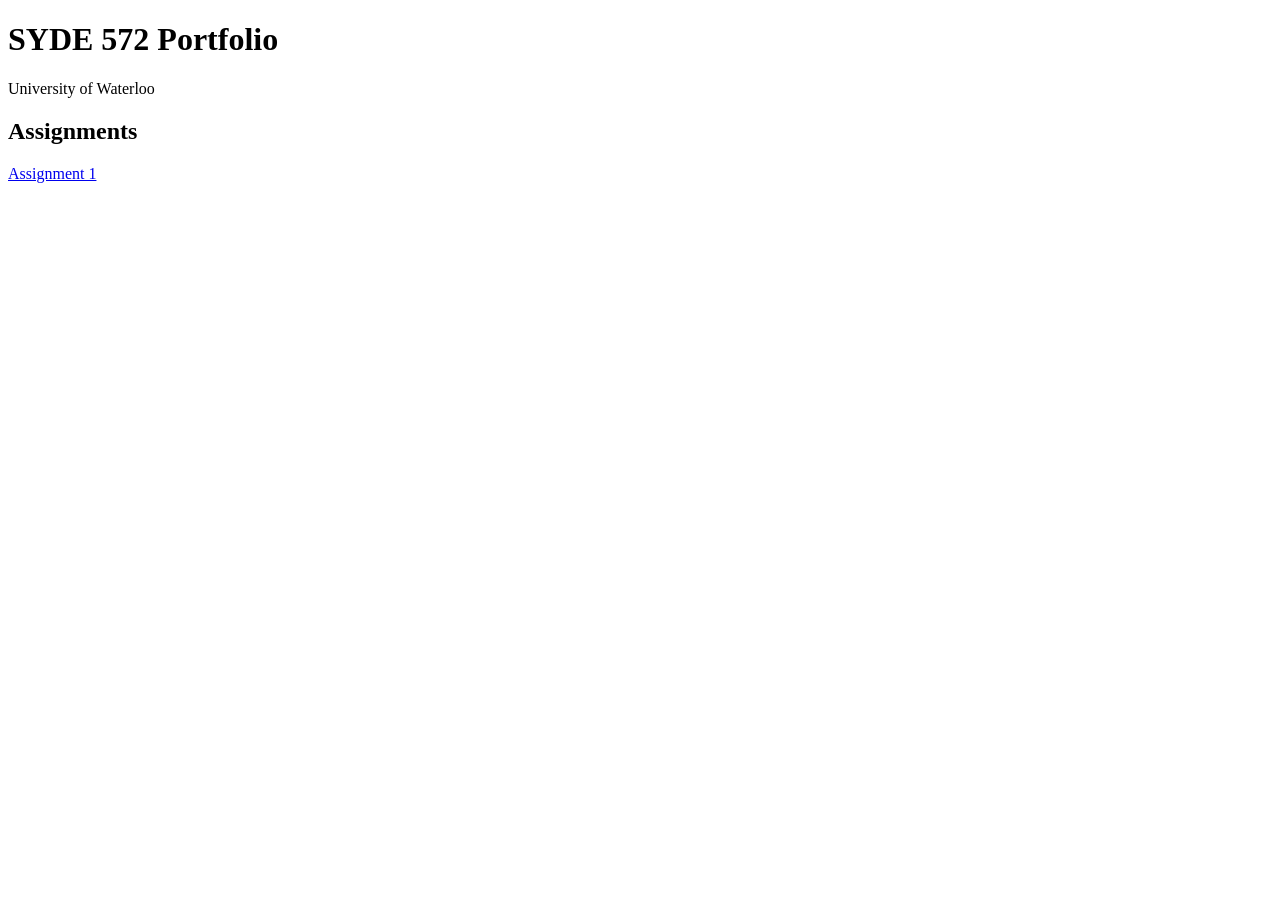
==== index.html @ 0372e279 "1/index.html" ====
<!DOCTYPE html>
<html>
<head>
    <title>SYDE 572 Portfolio</title>
</head>

<body>

    <h1>SYDE 572 Portfolio</h1>

    <p>University of Waterloo</p>

    <h2>Assignments</h2>

    <a href="./1/index.html">Assignment 1</a>

</body>
</html>
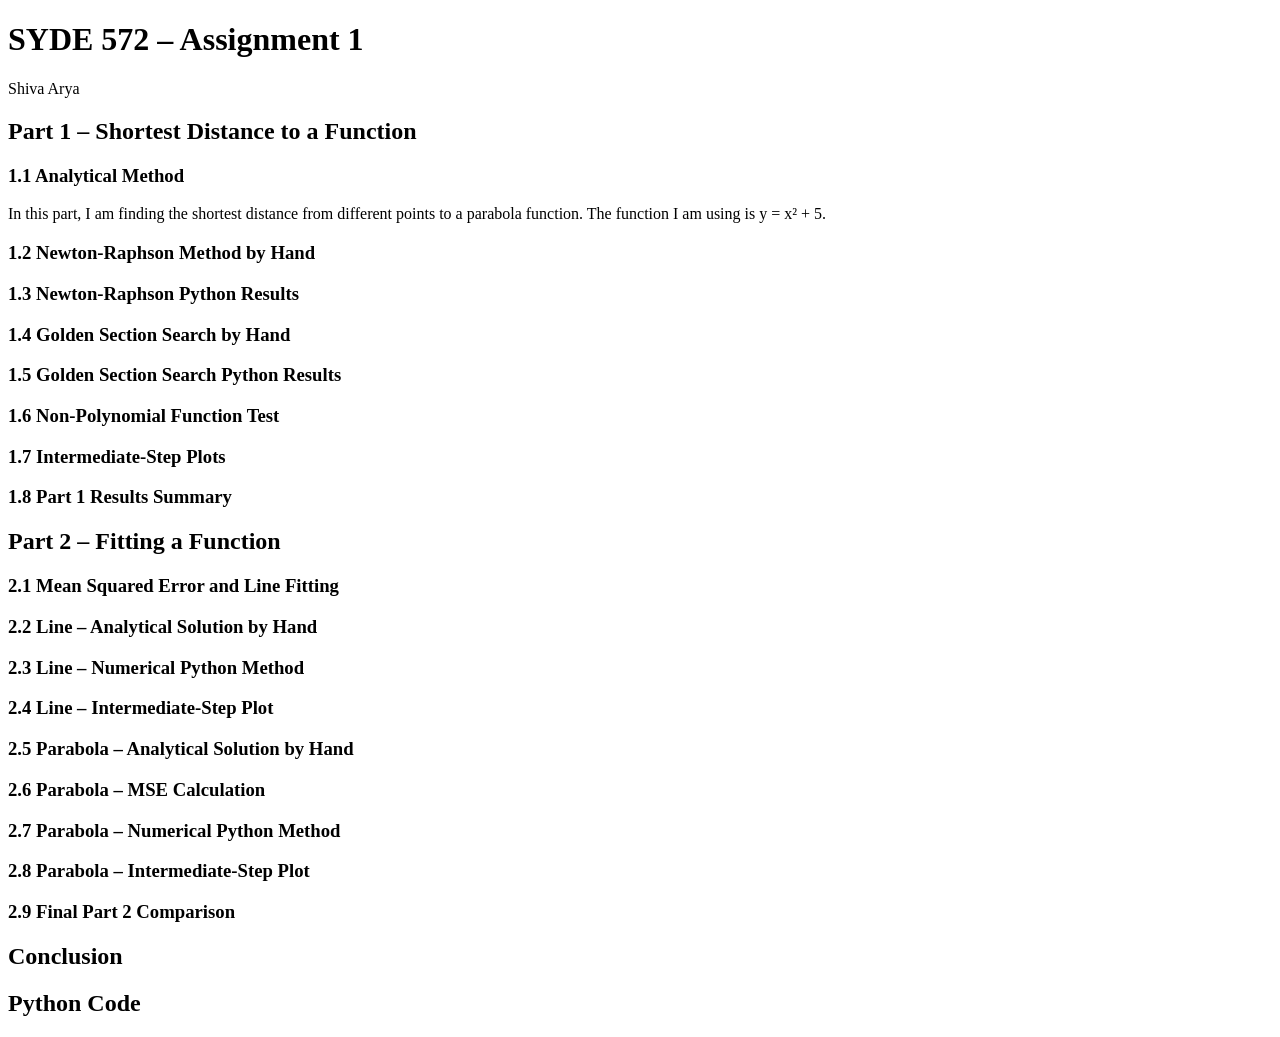
==== commit 6f28fe57: "Assignment 1" ====
--- a/index.html
+++ b/index.html
@@ -1,18 +1,60 @@
 <!DOCTYPE html>
 <html>
 <head>
-    <title>SYDE 572 Portfolio</title>
+    <title>SYDE 572 – Assignment 1</title>
 </head>
 
 <body>
 
-    <h1>SYDE 572 Portfolio</h1>
+    <h1>SYDE 572 – Assignment 1</h1>
+    <p>Shiva Arya</p>
 
-    <p>University of Waterloo</p>
+    <h2>Part 1 – Shortest Distance to a Function</h2>
 
-    <h2>Assignments</h2>
+    <h3>1.1 Analytical Method</h3>
+    <p>
+        In this part, I am finding the shortest distance from different points
+        to a parabola function. The function I am using is y = x² + 5.
+    </p>
 
-    <a href="./1/index.html">Assignment 1</a>
+    <h3>1.2 Newton-Raphson Method by Hand</h3>
+
+    <h3>1.3 Newton-Raphson Python Results</h3>
+
+    <h3>1.4 Golden Section Search by Hand</h3>
+
+    <h3>1.5 Golden Section Search Python Results</h3>
+
+    <h3>1.6 Non-Polynomial Function Test</h3>
+
+    <h3>1.7 Intermediate-Step Plots</h3>
+
+    <h3>1.8 Part 1 Results Summary</h3>
+
+
+    <h2>Part 2 – Fitting a Function</h2>
+
+    <h3>2.1 Mean Squared Error and Line Fitting</h3>
+
+    <h3>2.2 Line – Analytical Solution by Hand</h3>
+
+    <h3>2.3 Line – Numerical Python Method</h3>
+
+    <h3>2.4 Line – Intermediate-Step Plot</h3>
+
+    <h3>2.5 Parabola – Analytical Solution by Hand</h3>
+
+    <h3>2.6 Parabola – MSE Calculation</h3>
+
+    <h3>2.7 Parabola – Numerical Python Method</h3>
+
+    <h3>2.8 Parabola – Intermediate-Step Plot</h3>
+
+    <h3>2.9 Final Part 2 Comparison</h3>
+
+    <h2>Conclusion</h2>
+
+    <h2>Python Code</h2>
 
 </body>
 </html>
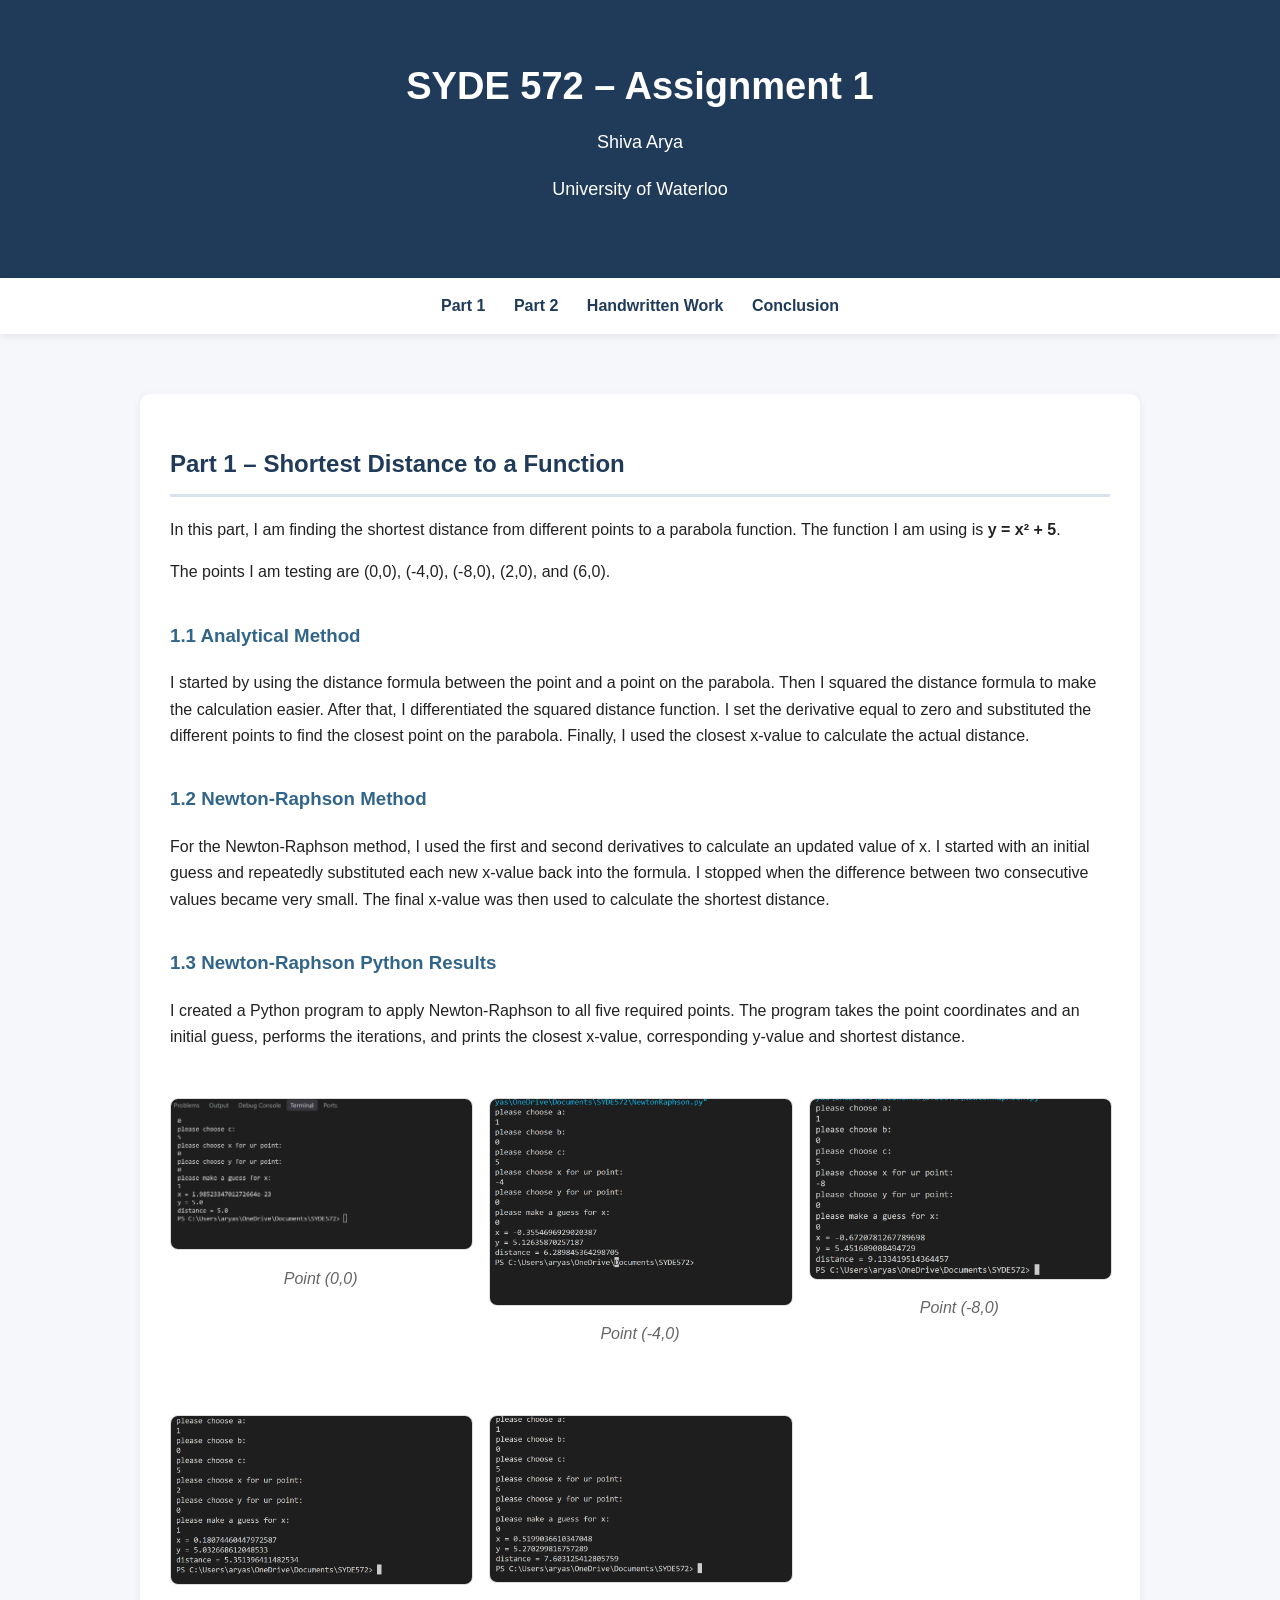
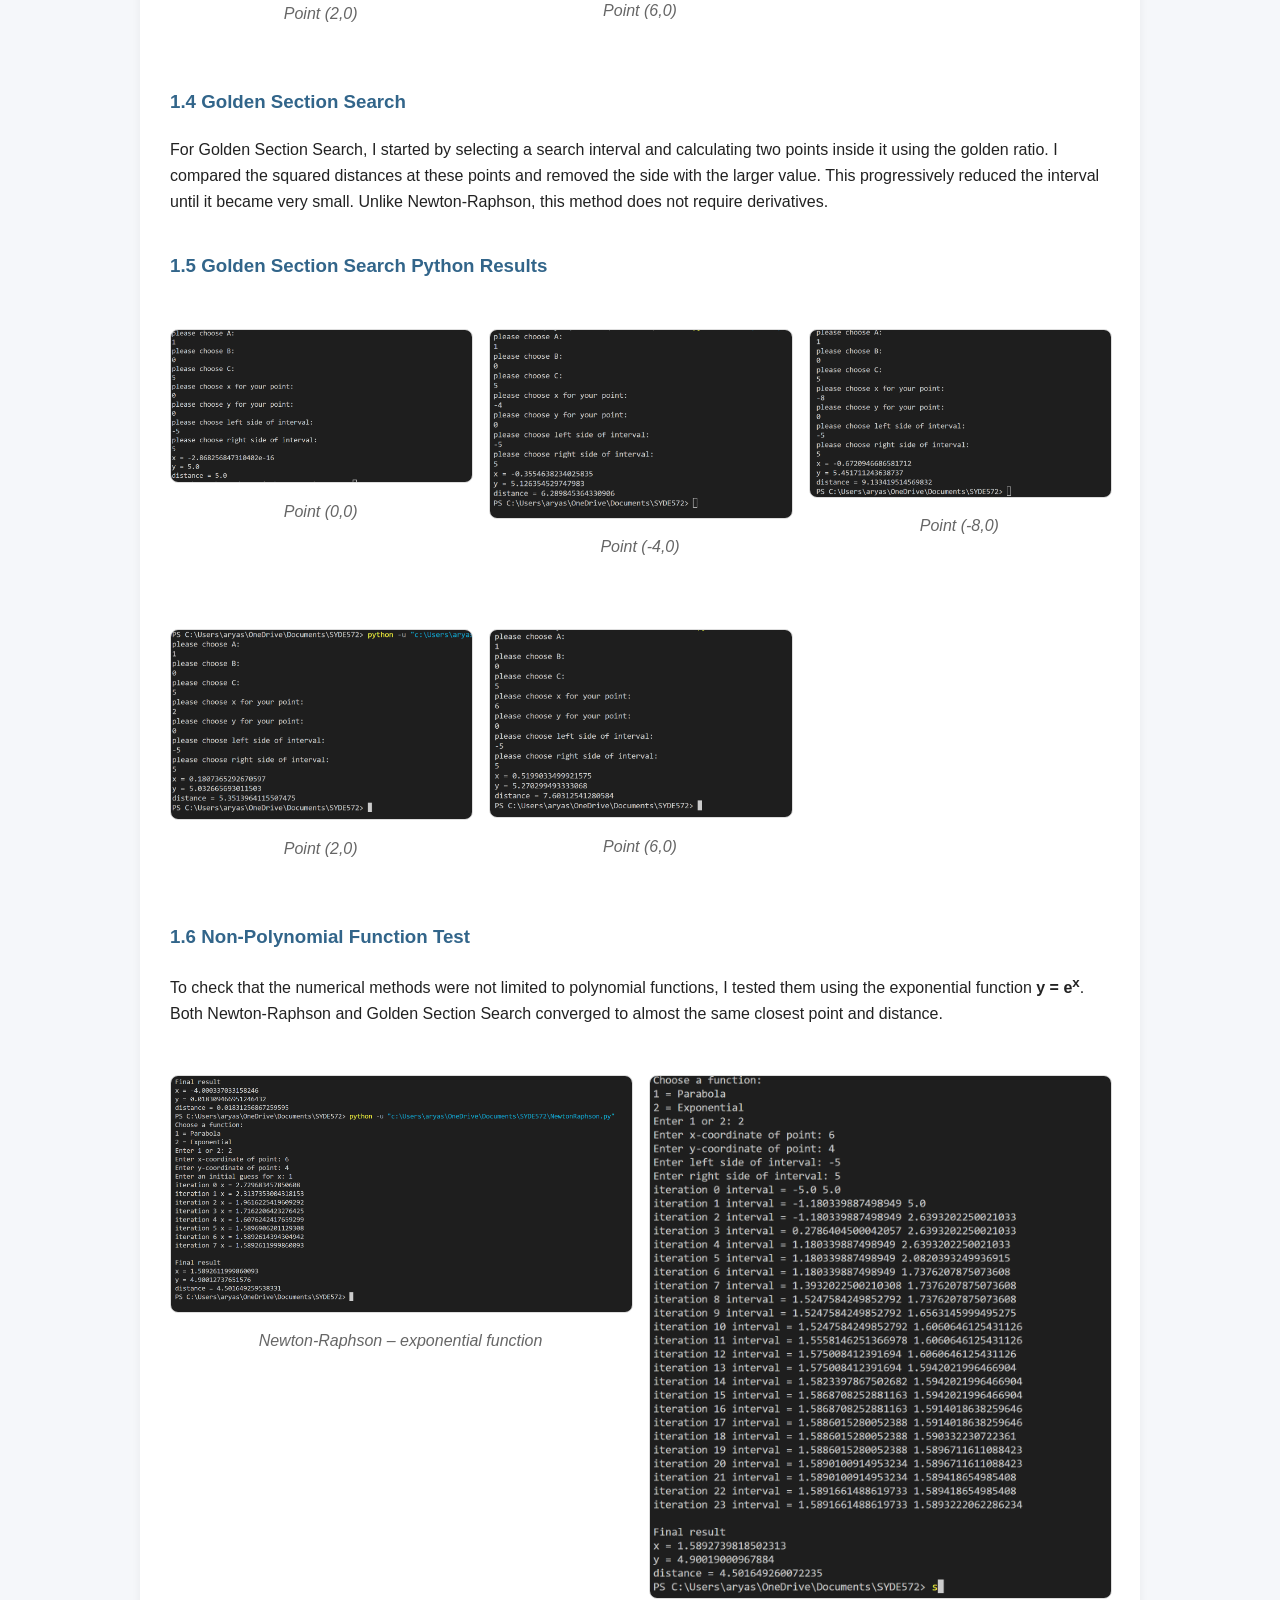
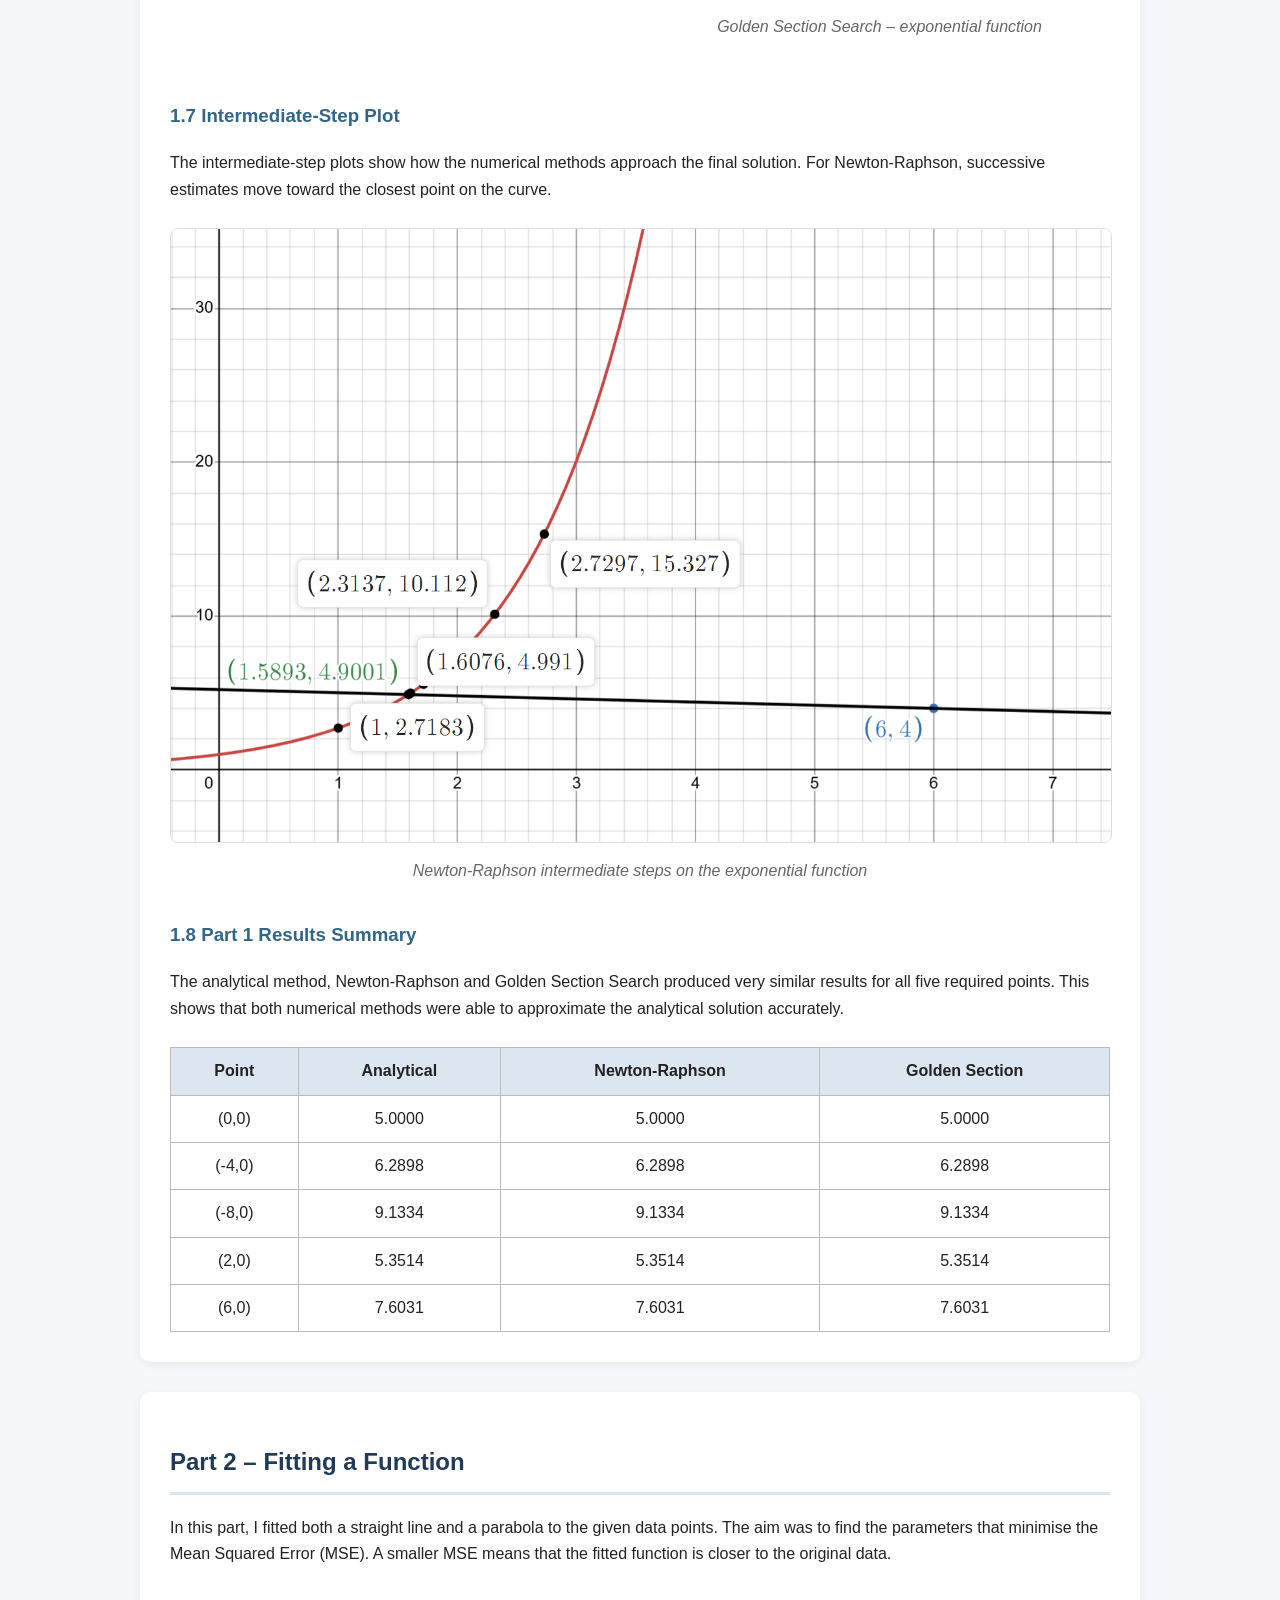
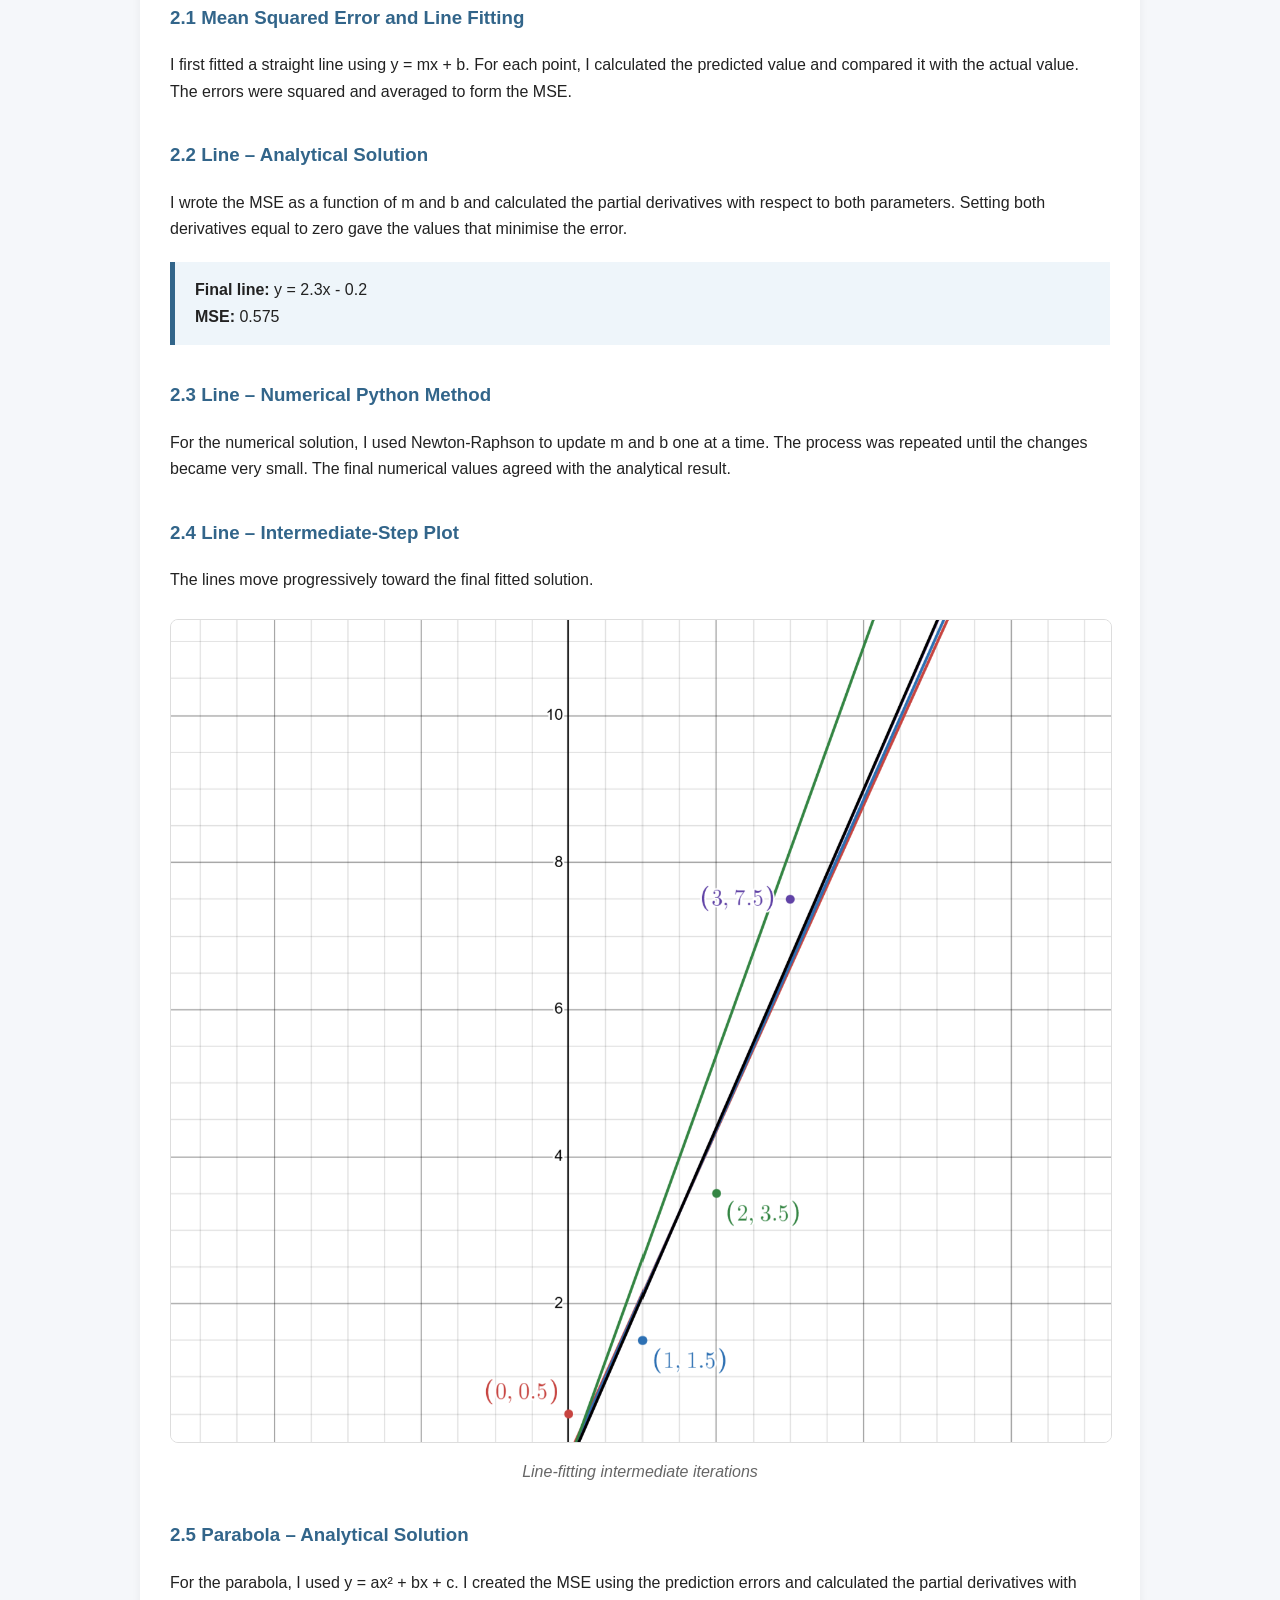
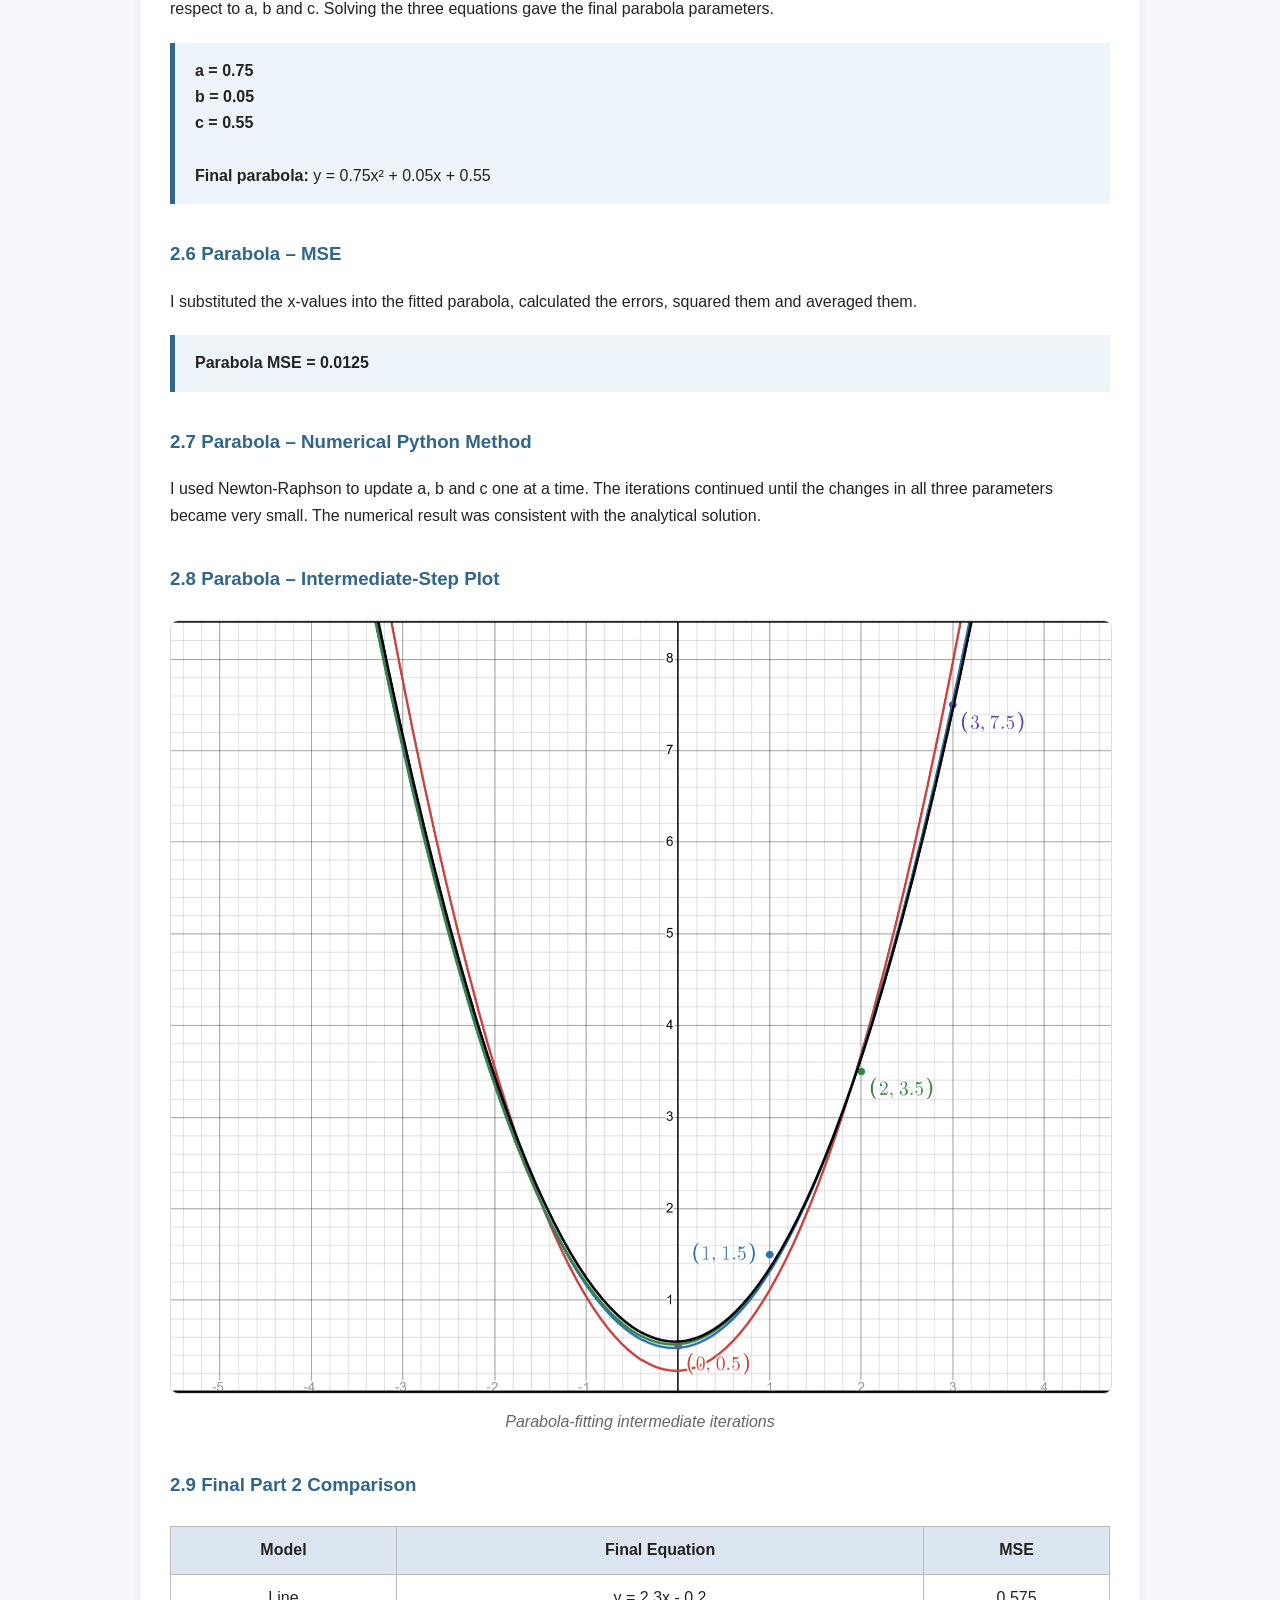
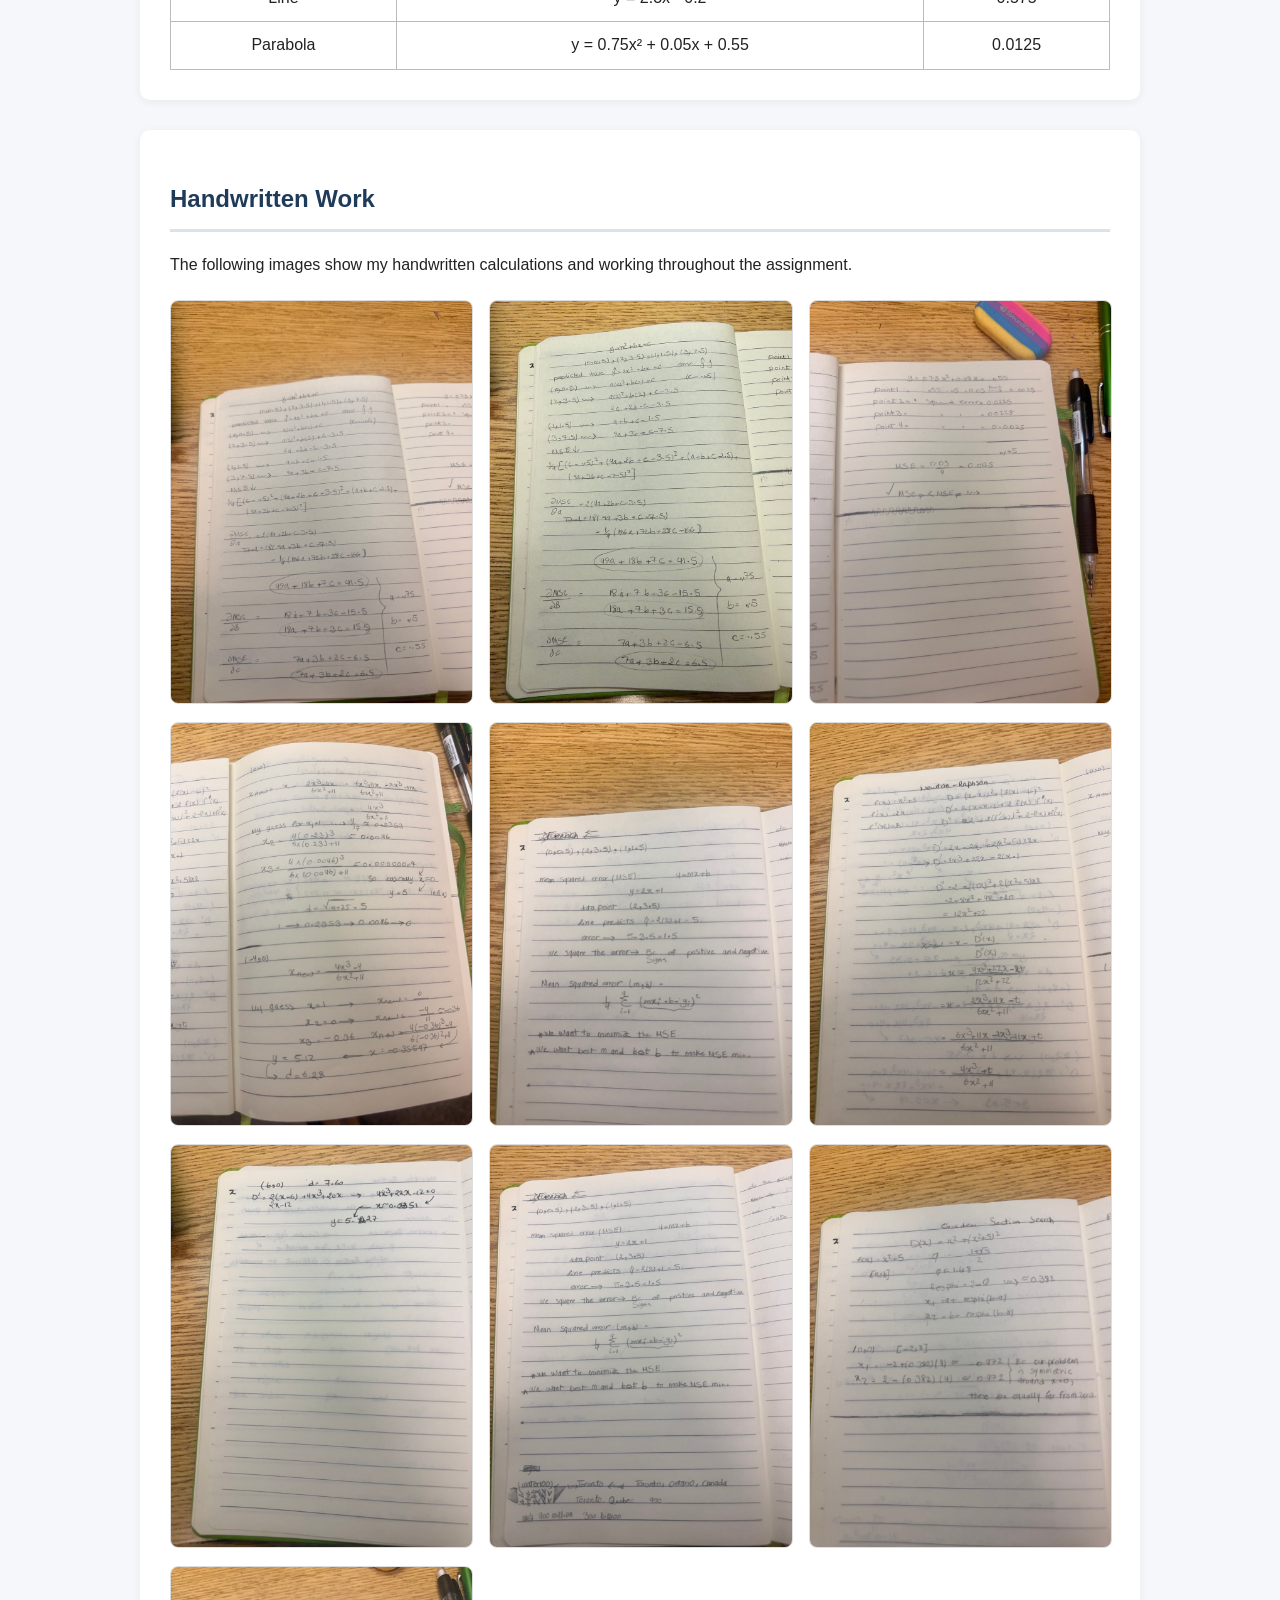
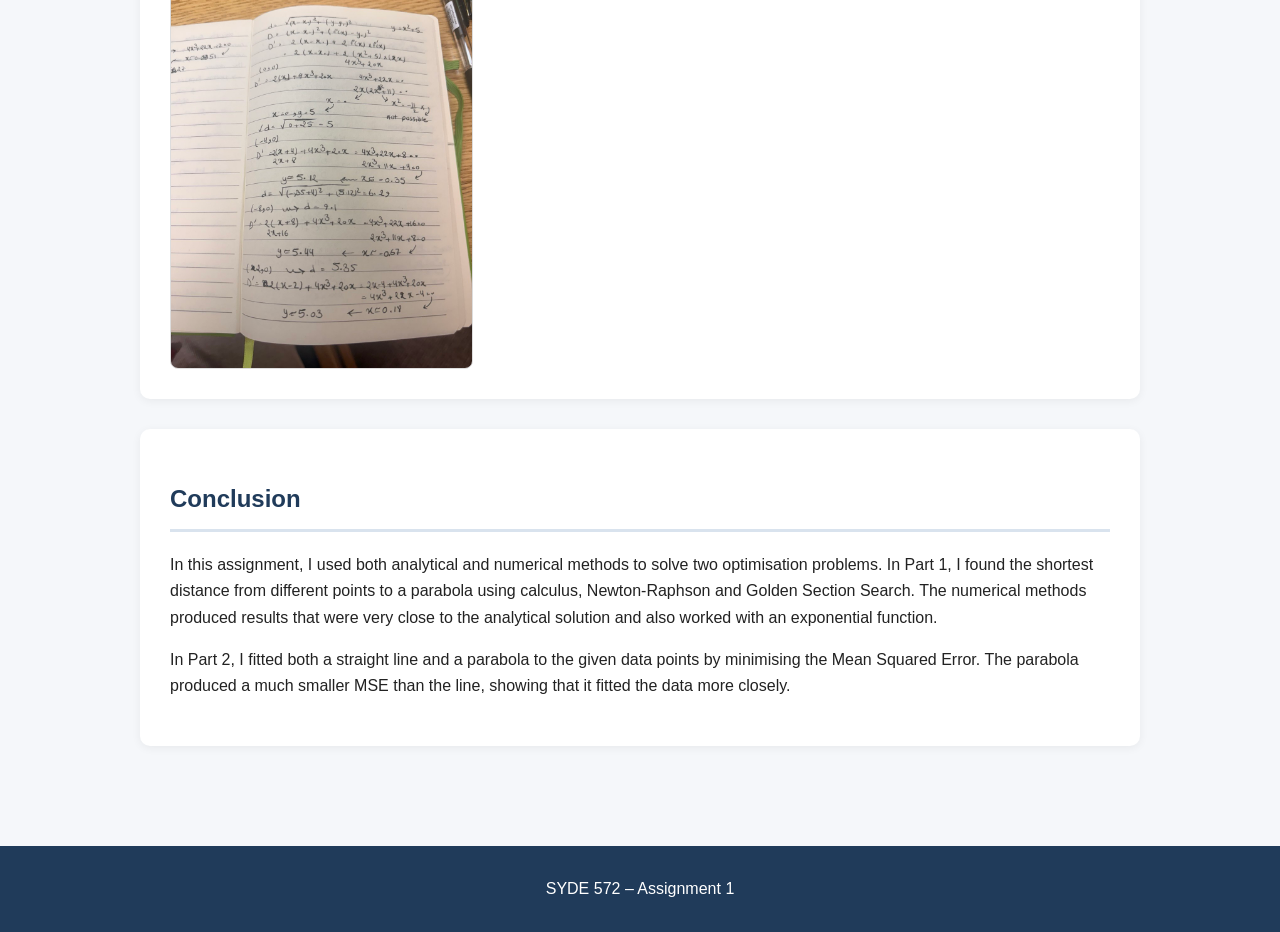
==== commit 9af31033: "full assignment 1" ====
--- a/index.html
+++ b/index.html
@@ -1,60 +1,608 @@
 <!DOCTYPE html>
-<html>
+<html lang="en">
+
 <head>
+    <meta charset="UTF-8">
+    <meta name="viewport" content="width=device-width, initial-scale=1.0">
+
     <title>SYDE 572 – Assignment 1</title>
+
+    <style>
+        body {
+            font-family: Arial, sans-serif;
+            margin: 0;
+            background: #f5f7fa;
+            color: #222;
+            line-height: 1.65;
+        }
+
+        header {
+            background: #203b5a;
+            color: white;
+            text-align: center;
+            padding: 55px 20px;
+        }
+
+        header h1 {
+            margin: 0;
+            font-size: 38px;
+        }
+
+        header p {
+            margin-top: 10px;
+            font-size: 18px;
+        }
+
+        nav {
+            background: white;
+            padding: 15px;
+            text-align: center;
+            position: sticky;
+            top: 0;
+            box-shadow: 0 2px 8px rgba(0,0,0,0.08);
+            z-index: 10;
+        }
+
+        nav a {
+            color: #203b5a;
+            text-decoration: none;
+            margin: 0 12px;
+            font-weight: bold;
+        }
+
+        nav a:hover {
+            text-decoration: underline;
+        }
+
+        main {
+            max-width: 1000px;
+            margin: auto;
+            padding: 30px 20px 70px;
+        }
+
+        section {
+            background: white;
+            margin: 30px 0;
+            padding: 30px;
+            border-radius: 10px;
+            box-shadow: 0 2px 10px rgba(0,0,0,0.06);
+        }
+
+        h2 {
+            color: #203b5a;
+            border-bottom: 3px solid #d9e3ee;
+            padding-bottom: 10px;
+        }
+
+        h3 {
+            color: #32658a;
+            margin-top: 35px;
+        }
+
+        .image-grid {
+            display: grid;
+            grid-template-columns: repeat(auto-fit, minmax(260px, 1fr));
+            gap: 18px;
+            margin-top: 22px;
+        }
+
+        .image-grid img,
+        .main-image {
+            width: 100%;
+            border-radius: 8px;
+            border: 1px solid #ddd;
+        }
+
+        figure {
+            margin: 25px 0;
+        }
+
+        figcaption {
+            text-align: center;
+            font-style: italic;
+            color: #666;
+            margin-top: 7px;
+        }
+
+        table {
+            width: 100%;
+            border-collapse: collapse;
+            margin-top: 25px;
+        }
+
+        th {
+            background: #dce6f1;
+        }
+
+        th, td {
+            border: 1px solid #bbb;
+            padding: 10px;
+            text-align: center;
+        }
+
+        .result-box {
+            background: #eef5fa;
+            border-left: 5px solid #32658a;
+            padding: 15px 20px;
+            margin: 20px 0;
+        }
+
+        .code-link {
+            display: inline-block;
+            padding: 10px 16px;
+            margin: 6px;
+            background: #203b5a;
+            color: white;
+            border-radius: 6px;
+            text-decoration: none;
+        }
+
+        .code-link:hover {
+            background: #32658a;
+        }
+
+        footer {
+            text-align: center;
+            padding: 30px;
+            background: #203b5a;
+            color: white;
+        }
+
+        @media(max-width: 600px) {
+            header h1 {
+                font-size: 28px;
+            }
+
+            nav {
+                position: static;
+            }
+
+            nav a {
+                display: block;
+                margin: 8px;
+            }
+
+            section {
+                padding: 20px;
+            }
+        }
+    </style>
 </head>
 
+
 <body>
 
+<header>
     <h1>SYDE 572 – Assignment 1</h1>
     <p>Shiva Arya</p>
+    <p>University of Waterloo</p>
+</header>
+
+
+<nav>
+    <a href="#part1">Part 1</a>
+    <a href="#part2">Part 2</a>
+    <a href="#handwork">Handwritten Work</a>
+    <a href="#conclusion">Conclusion</a>
+</nav>
+
+
+<main>
+
+<section id="part1">
 
     <h2>Part 1 – Shortest Distance to a Function</h2>
 
+    <p>
+        In this part, I am finding the shortest distance from different points
+        to a parabola function. The function I am using is
+        <strong>y = x² + 5</strong>.
+    </p>
+
+    <p>
+        The points I am testing are
+        (0,0), (-4,0), (-8,0), (2,0), and (6,0).
+    </p>
+
+
     <h3>1.1 Analytical Method</h3>
-    <p>
-        In this part, I am finding the shortest distance from different points
-        to a parabola function. The function I am using is y = x² + 5.
-    </p>
-
-    <h3>1.2 Newton-Raphson Method by Hand</h3>
+
+    <p>
+        I started by using the distance formula between the point and a point
+        on the parabola. Then I squared the distance formula to make the
+        calculation easier. After that, I differentiated the squared distance
+        function. I set the derivative equal to zero and substituted the
+        different points to find the closest point on the parabola. Finally,
+        I used the closest x-value to calculate the actual distance.
+    </p>
+
+
+    <h3>1.2 Newton-Raphson Method</h3>
+
+    <p>
+        For the Newton-Raphson method, I used the first and second derivatives
+        to calculate an updated value of x. I started with an initial guess
+        and repeatedly substituted each new x-value back into the formula.
+        I stopped when the difference between two consecutive values became
+        very small. The final x-value was then used to calculate the shortest
+        distance.
+    </p>
+
 
     <h3>1.3 Newton-Raphson Python Results</h3>
 
-    <h3>1.4 Golden Section Search by Hand</h3>
+    <p>
+        I created a Python program to apply Newton-Raphson to all five required
+        points. The program takes the point coordinates and an initial guess,
+        performs the iterations, and prints the closest x-value, corresponding
+        y-value and shortest distance.
+    </p>
+
+    <div class="image-grid">
+
+        <figure>
+            <img src="images/newton00point.png">
+            <figcaption>Point (0,0)</figcaption>
+        </figure>
+
+        <figure>
+            <img src="images/newton-40.png">
+            <figcaption>Point (-4,0)</figcaption>
+        </figure>
+
+        <figure>
+            <img src="images/newton-80.png">
+            <figcaption>Point (-8,0)</figcaption>
+        </figure>
+
+        <figure>
+            <img src="images/newton20.png">
+            <figcaption>Point (2,0)</figcaption>
+        </figure>
+
+        <figure>
+            <img src="images/newton60.png">
+            <figcaption>Point (6,0)</figcaption>
+        </figure>
+
+    </div>
+
+
+    <h3>1.4 Golden Section Search</h3>
+
+    <p>
+        For Golden Section Search, I started by selecting a search interval
+        and calculating two points inside it using the golden ratio. I compared
+        the squared distances at these points and removed the side with the
+        larger value. This progressively reduced the interval until it became
+        very small. Unlike Newton-Raphson, this method does not require
+        derivatives.
+    </p>
+
 
     <h3>1.5 Golden Section Search Python Results</h3>
 
+    <div class="image-grid">
+
+        <figure>
+            <img src="images/Goldensection00.png">
+            <figcaption>Point (0,0)</figcaption>
+        </figure>
+
+        <figure>
+            <img src="images/Goldensection-40.png">
+            <figcaption>Point (-4,0)</figcaption>
+        </figure>
+
+        <figure>
+            <img src="images/goldensearch-80.png">
+            <figcaption>Point (-8,0)</figcaption>
+        </figure>
+
+        <figure>
+            <img src="images/goldensearch20.png">
+            <figcaption>Point (2,0)</figcaption>
+        </figure>
+
+        <figure>
+            <img src="images/goldensearch60.png">
+            <figcaption>Point (6,0)</figcaption>
+        </figure>
+
+    </div>
+
+
     <h3>1.6 Non-Polynomial Function Test</h3>
 
-    <h3>1.7 Intermediate-Step Plots</h3>
+    <p>
+        To check that the numerical methods were not limited to polynomial
+        functions, I tested them using the exponential function
+        <strong>y = e<sup>x</sup></strong>. Both Newton-Raphson and Golden
+        Section Search converged to almost the same closest point and distance.
+    </p>
+
+    <div class="image-grid">
+
+        <figure>
+            <img src="images/ExponentialNewtonraphson.png">
+            <figcaption>Newton-Raphson – exponential function</figcaption>
+        </figure>
+
+        <figure>
+            <img src="images/ExponentialGoldensearch46.png">
+            <figcaption>Golden Section Search – exponential function</figcaption>
+        </figure>
+
+    </div>
+
+
+    <h3>1.7 Intermediate-Step Plot</h3>
+
+    <p>
+        The intermediate-step plots show how the numerical methods approach
+        the final solution. For Newton-Raphson, successive estimates move
+        toward the closest point on the curve.
+    </p>
+
+    <figure>
+        <img class="main-image" src="images/EXPOgRAPH.png">
+        <figcaption>
+            Newton-Raphson intermediate steps on the exponential function
+        </figcaption>
+    </figure>
+
 
     <h3>1.8 Part 1 Results Summary</h3>
 
+    <p>
+        The analytical method, Newton-Raphson and Golden Section Search
+        produced very similar results for all five required points. This
+        shows that both numerical methods were able to approximate the
+        analytical solution accurately.
+    </p>
+
+    <table>
+
+        <tr>
+            <th>Point</th>
+            <th>Analytical</th>
+            <th>Newton-Raphson</th>
+            <th>Golden Section</th>
+        </tr>
+
+        <tr>
+            <td>(0,0)</td>
+            <td>5.0000</td>
+            <td>5.0000</td>
+            <td>5.0000</td>
+        </tr>
+
+        <tr>
+            <td>(-4,0)</td>
+            <td>6.2898</td>
+            <td>6.2898</td>
+            <td>6.2898</td>
+        </tr>
+
+        <tr>
+            <td>(-8,0)</td>
+            <td>9.1334</td>
+            <td>9.1334</td>
+            <td>9.1334</td>
+        </tr>
+
+        <tr>
+            <td>(2,0)</td>
+            <td>5.3514</td>
+            <td>5.3514</td>
+            <td>5.3514</td>
+        </tr>
+
+        <tr>
+            <td>(6,0)</td>
+            <td>7.6031</td>
+            <td>7.6031</td>
+            <td>7.6031</td>
+        </tr>
+
+    </table>
+
+</section>
+
+
+
+<section id="part2">
 
     <h2>Part 2 – Fitting a Function</h2>
 
+    <p>
+        In this part, I fitted both a straight line and a parabola to the given
+        data points. The aim was to find the parameters that minimise the Mean
+        Squared Error (MSE). A smaller MSE means that the fitted function is
+        closer to the original data.
+    </p>
+
+
     <h3>2.1 Mean Squared Error and Line Fitting</h3>
 
-    <h3>2.2 Line – Analytical Solution by Hand</h3>
+    <p>
+        I first fitted a straight line using y = mx + b. For each point, I
+        calculated the predicted value and compared it with the actual value.
+        The errors were squared and averaged to form the MSE.
+    </p>
+
+
+    <h3>2.2 Line – Analytical Solution</h3>
+
+    <p>
+        I wrote the MSE as a function of m and b and calculated the partial
+        derivatives with respect to both parameters. Setting both derivatives
+        equal to zero gave the values that minimise the error.
+    </p>
+
+    <div class="result-box">
+        <strong>Final line:</strong> y = 2.3x - 0.2<br>
+        <strong>MSE:</strong> 0.575
+    </div>
+
 
     <h3>2.3 Line – Numerical Python Method</h3>
 
+    <p>
+        For the numerical solution, I used Newton-Raphson to update m and b
+        one at a time. The process was repeated until the changes became very
+        small. The final numerical values agreed with the analytical result.
+    </p>
+
+
     <h3>2.4 Line – Intermediate-Step Plot</h3>
 
-    <h3>2.5 Parabola – Analytical Solution by Hand</h3>
-
-    <h3>2.6 Parabola – MSE Calculation</h3>
+    <p>
+        The lines move progressively toward the final fitted solution.
+    </p>
+
+    <figure>
+        <img
+            class="main-image"
+            src="images/Screenshot%202026-09-29%20213649.png"
+        >
+        <figcaption>Line-fitting intermediate iterations</figcaption>
+    </figure>
+
+
+    <h3>2.5 Parabola – Analytical Solution</h3>
+
+    <p>
+        For the parabola, I used y = ax² + bx + c. I created the MSE using
+        the prediction errors and calculated the partial derivatives with
+        respect to a, b and c. Solving the three equations gave the final
+        parabola parameters.
+    </p>
+
+    <div class="result-box">
+        <strong>a = 0.75</strong><br>
+        <strong>b = 0.05</strong><br>
+        <strong>c = 0.55</strong><br><br>
+
+        <strong>Final parabola:</strong>
+        y = 0.75x² + 0.05x + 0.55
+    </div>
+
+
+    <h3>2.6 Parabola – MSE</h3>
+
+    <p>
+        I substituted the x-values into the fitted parabola, calculated the
+        errors, squared them and averaged them.
+    </p>
+
+    <div class="result-box">
+        <strong>Parabola MSE = 0.0125</strong>
+    </div>
+
 
     <h3>2.7 Parabola – Numerical Python Method</h3>
 
+    <p>
+        I used Newton-Raphson to update a, b and c one at a time. The
+        iterations continued until the changes in all three parameters became
+        very small. The numerical result was consistent with the analytical
+        solution.
+    </p>
+
+
     <h3>2.8 Parabola – Intermediate-Step Plot</h3>
 
+    <figure>
+        <img class="main-image" src="images/P_MSE.png">
+        <figcaption>Parabola-fitting intermediate iterations</figcaption>
+    </figure>
+
+
     <h3>2.9 Final Part 2 Comparison</h3>
 
+    <table>
+
+        <tr>
+            <th>Model</th>
+            <th>Final Equation</th>
+            <th>MSE</th>
+        </tr>
+
+        <tr>
+            <td>Line</td>
+            <td>y = 2.3x - 0.2</td>
+            <td>0.575</td>
+        </tr>
+
+        <tr>
+            <td>Parabola</td>
+            <td>y = 0.75x² + 0.05x + 0.55</td>
+            <td>0.0125</td>
+        </tr>
+
+    </table>
+
+</section>
+
+
+
+<section id="handwork">
+
+    <h2>Handwritten Work</h2>
+
+    <p>
+        The following images show my handwritten calculations and working
+        throughout the assignment.
+    </p>
+
+    <div class="image-grid">
+
+        <img src="images/photo_1_2026-09-30_10-41-12.jpg">
+        <img src="images/photo_2_2026-09-30_10-41-12.jpg">
+        <img src="images/photo_3_2026-09-30_10-41-12.jpg">
+        <img src="images/photo_4_2026-09-30_10-41-12.jpg">
+        <img src="images/photo_5_2026-09-30_10-41-12.jpg">
+        <img src="images/photo_6_2026-09-30_10-41-12.jpg">
+        <img src="images/photo_7_2026-09-30_10-41-12.jpg">
+        <img src="images/photo_8_2026-09-30_10-41-12.jpg">
+        <img src="images/photo_9_2026-09-30_10-41-12.jpg">
+        <img src="images/photo_10_2026-09-30_10-41-12.jpg">
+
+    </div>
+
+</section>
+
+
+
+<section id="conclusion">
+
     <h2>Conclusion</h2>
 
-    <h2>Python Code</h2>
+    <p>
+        In this assignment, I used both analytical and numerical methods to
+        solve two optimisation problems. In Part 1, I found the shortest
+        distance from different points to a parabola using calculus,
+        Newton-Raphson and Golden Section Search. The numerical methods
+        produced results that were very close to the analytical solution and
+        also worked with an exponential function.
+    </p>
+
+    <p>
+        In Part 2, I fitted both a straight line and a parabola to the given
+        data points by minimising the Mean Squared Error. The parabola
+        produced a much smaller MSE than the line, showing that it fitted the
+        data more closely.
+    </p>
+
+</section>
+
+</main>
+
+
+<footer>
+    SYDE 572 – Assignment 1
+</footer>
 
 </body>
 </html>
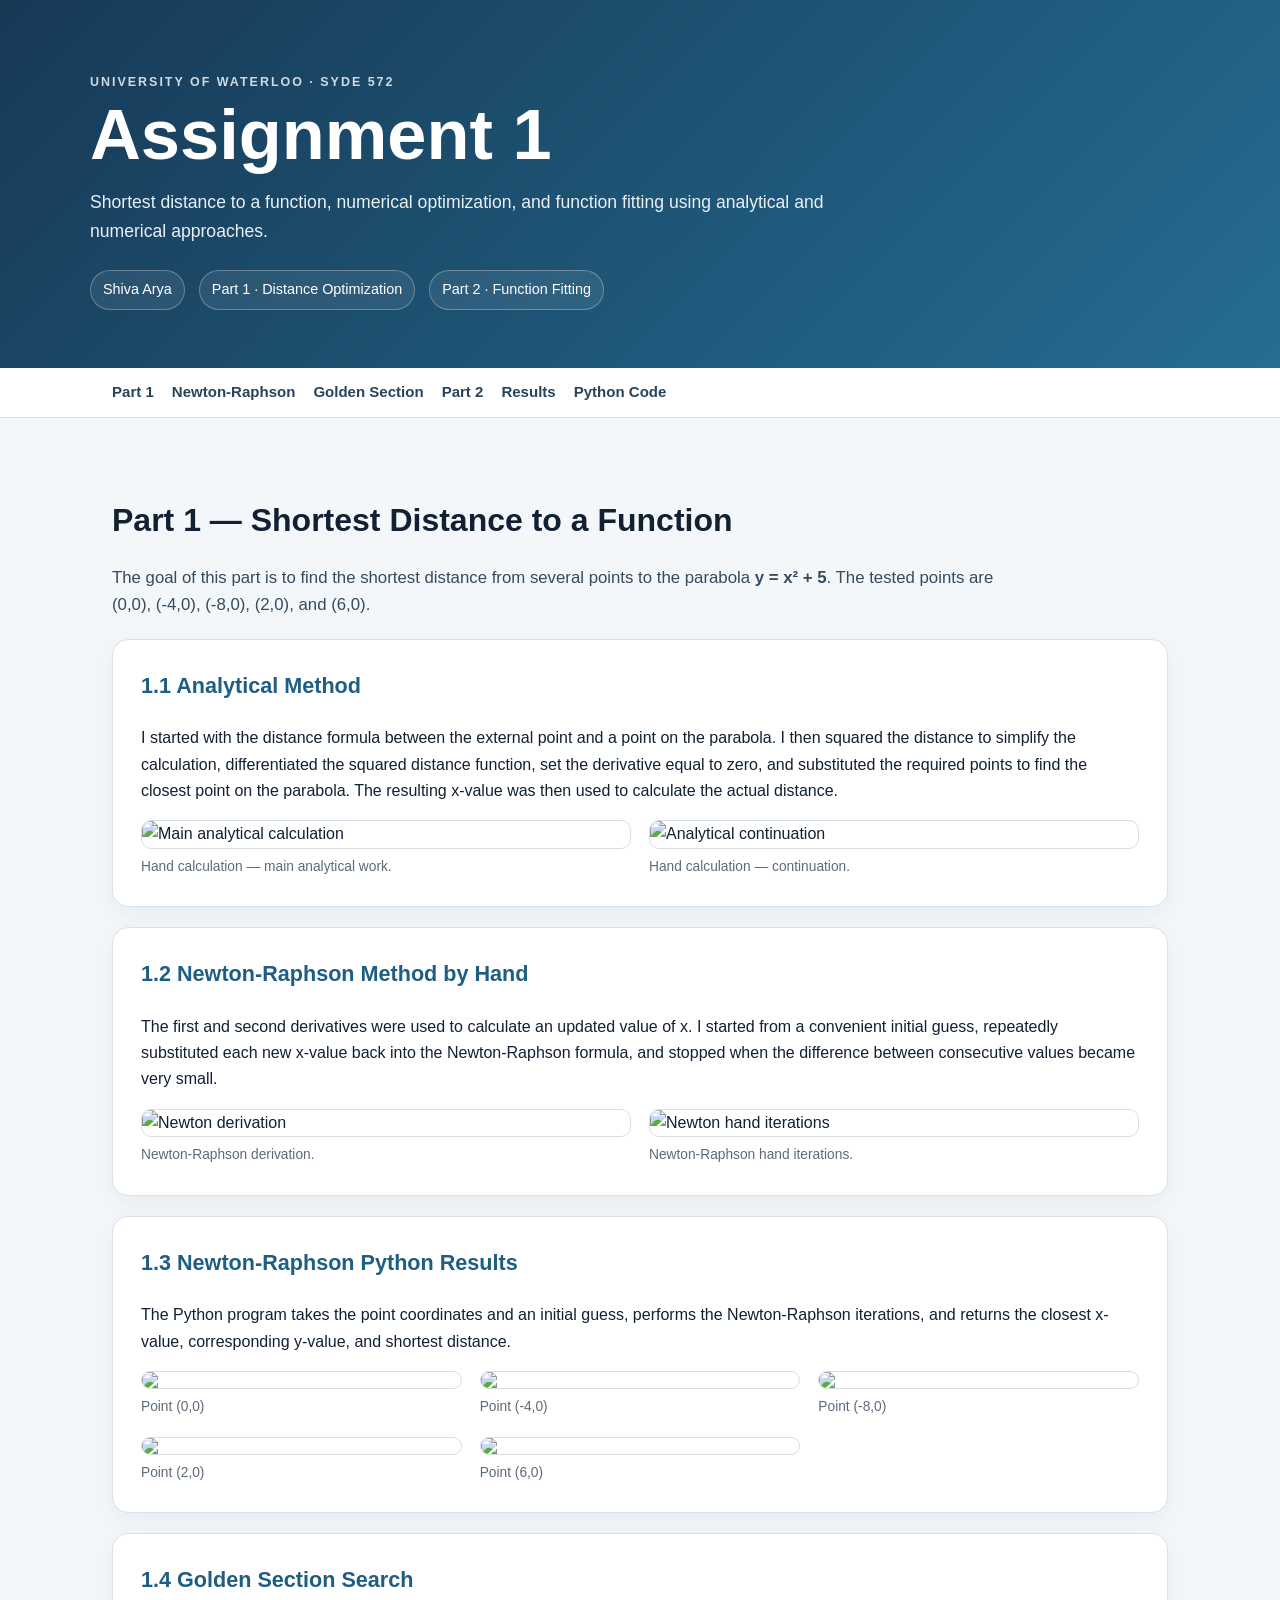
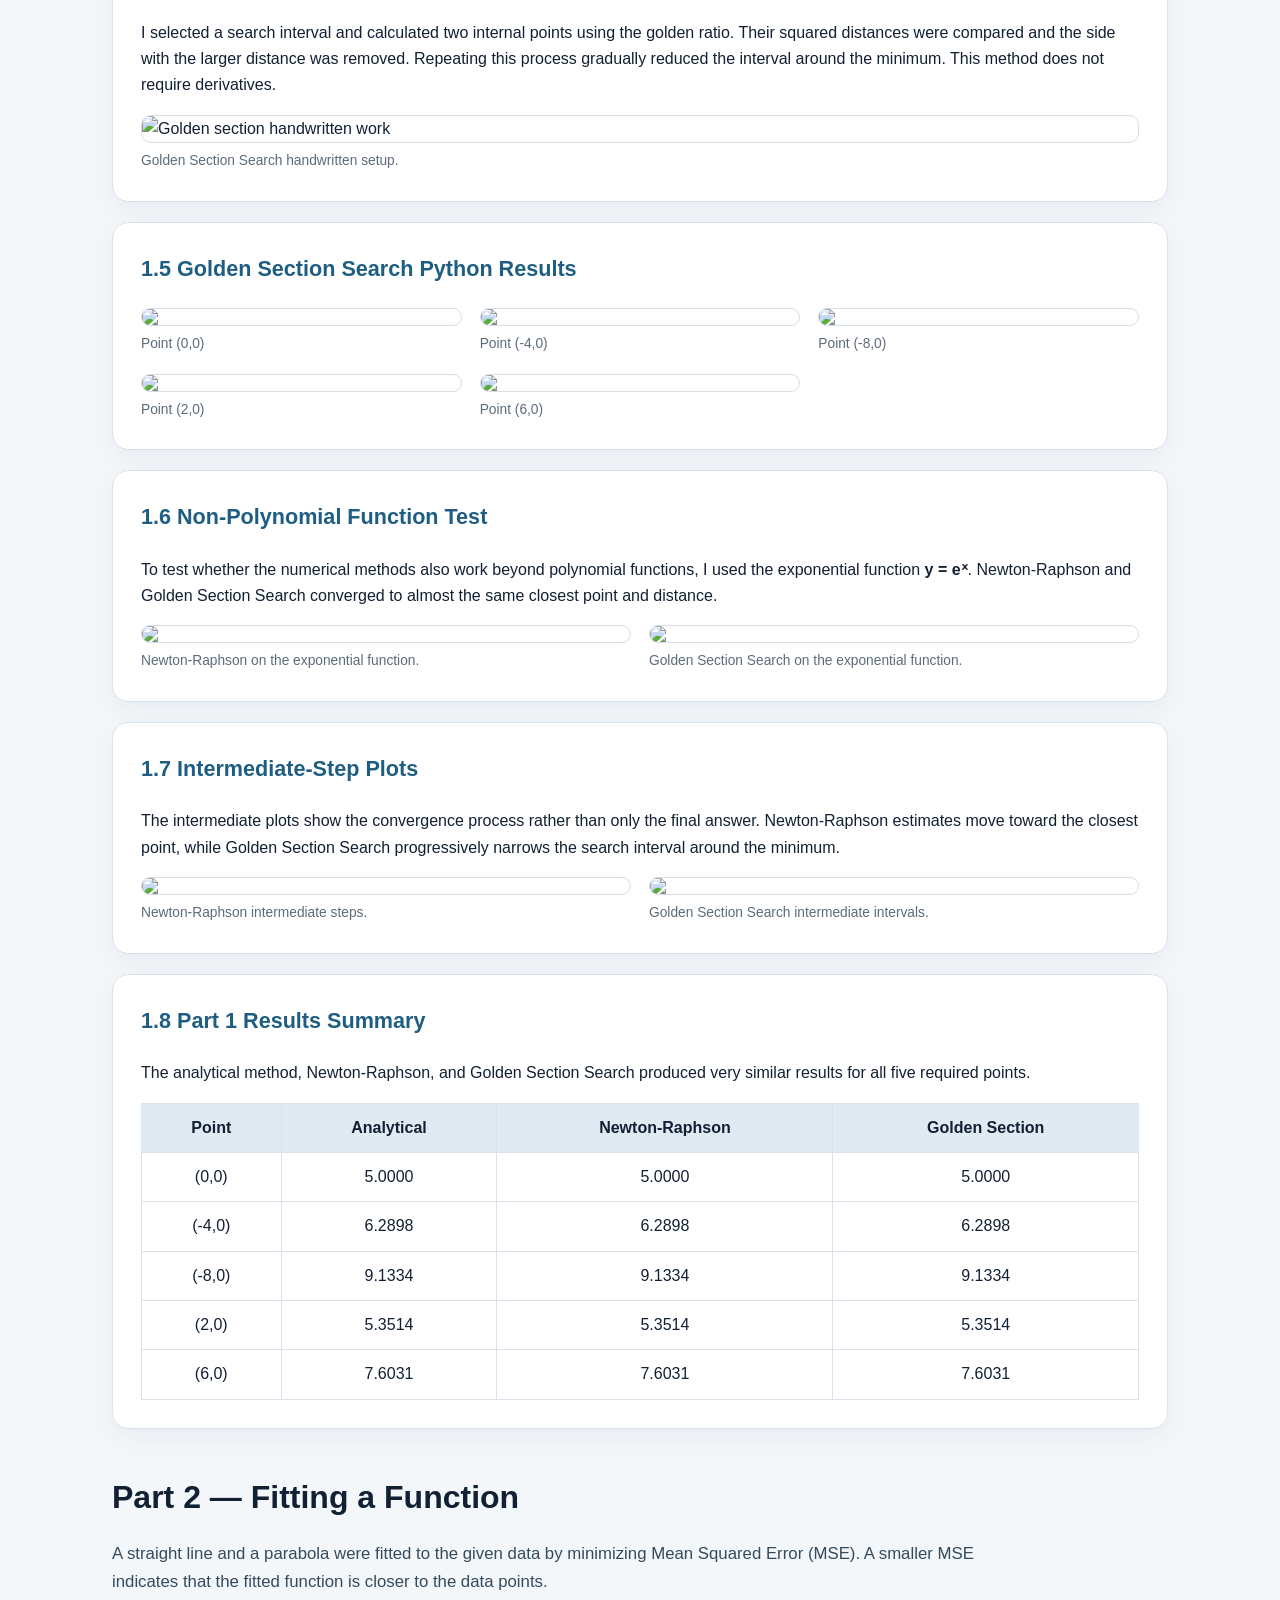
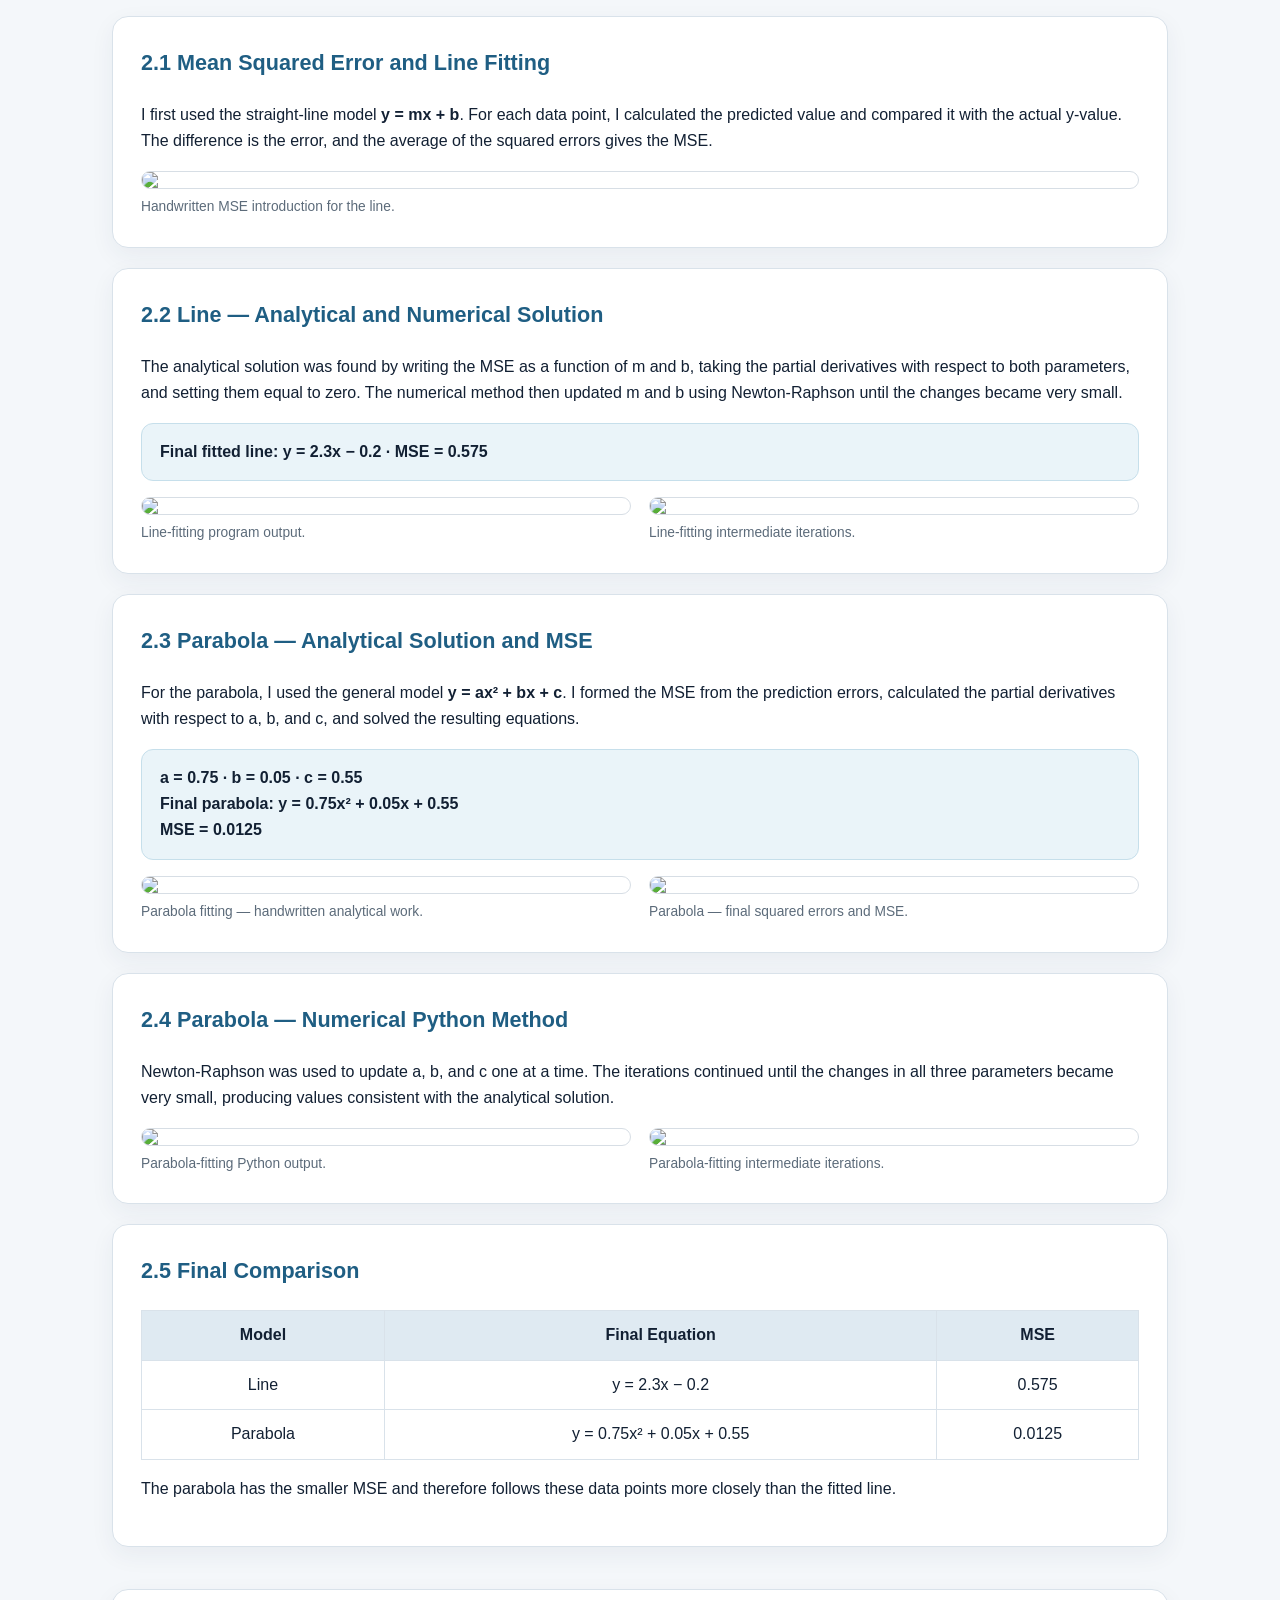
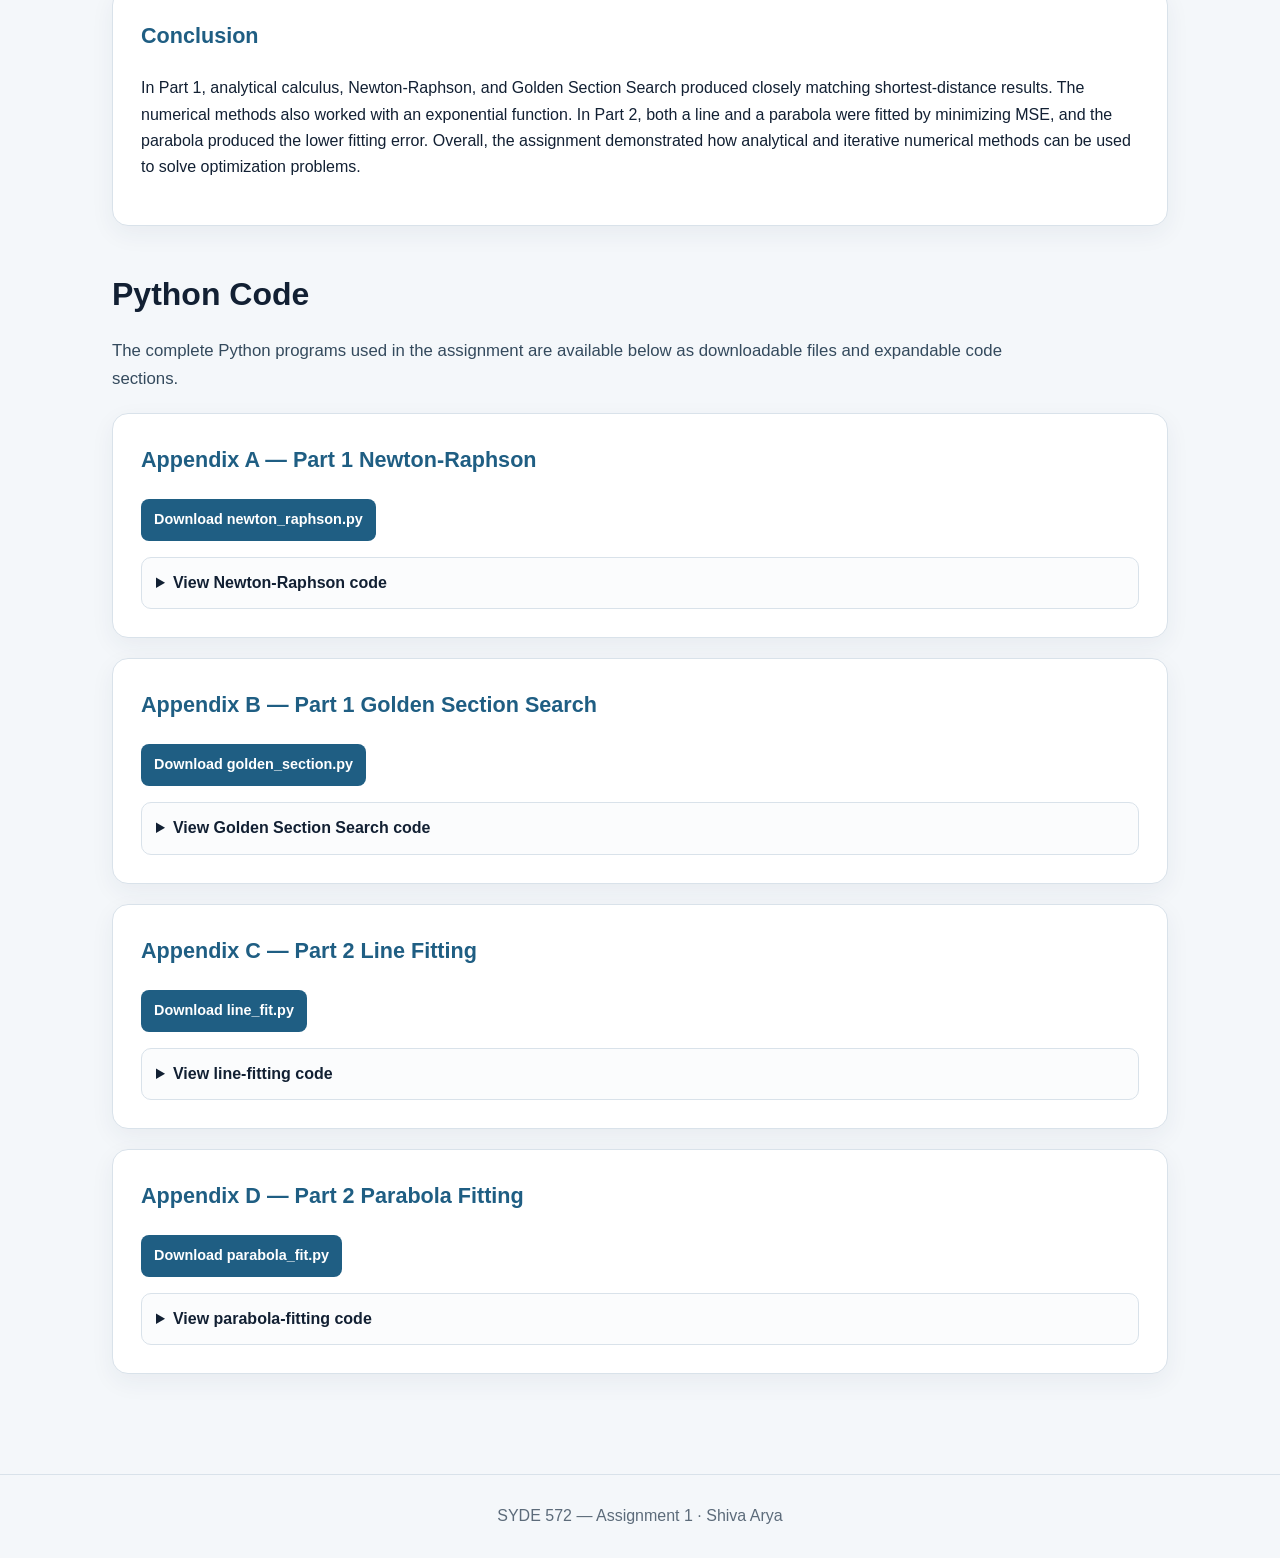
==== commit 7e1f379b: "Add files via upload" ====
--- a/index.html
+++ b/index.html
@@ -1,608 +1,563 @@
-<!DOCTYPE html>
+<!doctype html>
 <html lang="en">
-
 <head>
-    <meta charset="UTF-8">
-    <meta name="viewport" content="width=device-width, initial-scale=1.0">
-
-    <title>SYDE 572 – Assignment 1</title>
-
-    <style>
-        body {
-            font-family: Arial, sans-serif;
-            margin: 0;
-            background: #f5f7fa;
-            color: #222;
-            line-height: 1.65;
-        }
-
-        header {
-            background: #203b5a;
-            color: white;
-            text-align: center;
-            padding: 55px 20px;
-        }
-
-        header h1 {
-            margin: 0;
-            font-size: 38px;
-        }
-
-        header p {
-            margin-top: 10px;
-            font-size: 18px;
-        }
-
-        nav {
-            background: white;
-            padding: 15px;
-            text-align: center;
-            position: sticky;
-            top: 0;
-            box-shadow: 0 2px 8px rgba(0,0,0,0.08);
-            z-index: 10;
-        }
-
-        nav a {
-            color: #203b5a;
-            text-decoration: none;
-            margin: 0 12px;
-            font-weight: bold;
-        }
-
-        nav a:hover {
-            text-decoration: underline;
-        }
-
-        main {
-            max-width: 1000px;
-            margin: auto;
-            padding: 30px 20px 70px;
-        }
-
-        section {
-            background: white;
-            margin: 30px 0;
-            padding: 30px;
-            border-radius: 10px;
-            box-shadow: 0 2px 10px rgba(0,0,0,0.06);
-        }
-
-        h2 {
-            color: #203b5a;
-            border-bottom: 3px solid #d9e3ee;
-            padding-bottom: 10px;
-        }
-
-        h3 {
-            color: #32658a;
-            margin-top: 35px;
-        }
-
-        .image-grid {
-            display: grid;
-            grid-template-columns: repeat(auto-fit, minmax(260px, 1fr));
-            gap: 18px;
-            margin-top: 22px;
-        }
-
-        .image-grid img,
-        .main-image {
-            width: 100%;
-            border-radius: 8px;
-            border: 1px solid #ddd;
-        }
-
-        figure {
-            margin: 25px 0;
-        }
-
-        figcaption {
-            text-align: center;
-            font-style: italic;
-            color: #666;
-            margin-top: 7px;
-        }
-
-        table {
-            width: 100%;
-            border-collapse: collapse;
-            margin-top: 25px;
-        }
-
-        th {
-            background: #dce6f1;
-        }
-
-        th, td {
-            border: 1px solid #bbb;
-            padding: 10px;
-            text-align: center;
-        }
-
-        .result-box {
-            background: #eef5fa;
-            border-left: 5px solid #32658a;
-            padding: 15px 20px;
-            margin: 20px 0;
-        }
-
-        .code-link {
-            display: inline-block;
-            padding: 10px 16px;
-            margin: 6px;
-            background: #203b5a;
-            color: white;
-            border-radius: 6px;
-            text-decoration: none;
-        }
-
-        .code-link:hover {
-            background: #32658a;
-        }
-
-        footer {
-            text-align: center;
-            padding: 30px;
-            background: #203b5a;
-            color: white;
-        }
-
-        @media(max-width: 600px) {
-            header h1 {
-                font-size: 28px;
-            }
-
-            nav {
-                position: static;
-            }
-
-            nav a {
-                display: block;
-                margin: 8px;
-            }
-
-            section {
-                padding: 20px;
-            }
-        }
-    </style>
+  <meta charset="utf-8">
+  <meta name="viewport" content="width=device-width, initial-scale=1">
+  <title>SYDE 572 – Assignment 1 | Shiva Arya</title>
+  <link rel="stylesheet" href="styles.css">
 </head>
-
-
 <body>
 
-<header>
-    <h1>SYDE 572 – Assignment 1</h1>
-    <p>Shiva Arya</p>
-    <p>University of Waterloo</p>
+<header class="hero">
+  <div class="hero-inner">
+    <div class="eyebrow">University of Waterloo · SYDE 572</div>
+    <h1>Assignment 1</h1>
+    <p>Shortest distance to a function, numerical optimization, and function fitting using analytical and numerical approaches.</p>
+    <div class="meta">
+      <span class="pill">Shiva Arya</span>
+      <span class="pill">Part 1 · Distance Optimization</span>
+      <span class="pill">Part 2 · Function Fitting</span>
+    </div>
+  </div>
 </header>
 
-
 <nav>
+  <div class="nav-inner">
     <a href="#part1">Part 1</a>
+    <a href="#newton">Newton-Raphson</a>
+    <a href="#golden">Golden Section</a>
     <a href="#part2">Part 2</a>
-    <a href="#handwork">Handwritten Work</a>
-    <a href="#conclusion">Conclusion</a>
+    <a href="#comparison">Results</a>
+    <a href="#code">Python Code</a>
+  </div>
 </nav>
 
-
 <main>
 
-<section id="part1">
-
-    <h2>Part 1 – Shortest Distance to a Function</h2>
-
-    <p>
-        In this part, I am finding the shortest distance from different points
-        to a parabola function. The function I am using is
-        <strong>y = x² + 5</strong>.
-    </p>
-
-    <p>
-        The points I am testing are
-        (0,0), (-4,0), (-8,0), (2,0), and (6,0).
-    </p>
-
-
+<section id="part1" class="part">
+  <h2 class="part-title">Part 1 — Shortest Distance to a Function</h2>
+  <p class="lead">The goal of this part is to find the shortest distance from several points to the parabola <strong>y = x² + 5</strong>. The tested points are (0,0), (-4,0), (-8,0), (2,0), and (6,0).</p>
+
+  <article class="card">
     <h3>1.1 Analytical Method</h3>
-
-    <p>
-        I started by using the distance formula between the point and a point
-        on the parabola. Then I squared the distance formula to make the
-        calculation easier. After that, I differentiated the squared distance
-        function. I set the derivative equal to zero and substituted the
-        different points to find the closest point on the parabola. Finally,
-        I used the closest x-value to calculate the actual distance.
-    </p>
-
-
-    <h3>1.2 Newton-Raphson Method</h3>
-
-    <p>
-        For the Newton-Raphson method, I used the first and second derivatives
-        to calculate an updated value of x. I started with an initial guess
-        and repeatedly substituted each new x-value back into the formula.
-        I stopped when the difference between two consecutive values became
-        very small. The final x-value was then used to calculate the shortest
-        distance.
-    </p>
-
-
+    <p>I started with the distance formula between the external point and a point on the parabola. I then squared the distance to simplify the calculation, differentiated the squared distance function, set the derivative equal to zero, and substituted the required points to find the closest point on the parabola. The resulting x-value was then used to calculate the actual distance.</p>
+    <div class="grid">
+      <figure><img src="images/analytical-main.jpeg" alt="Main analytical calculation"><figcaption>Hand calculation — main analytical work.</figcaption></figure>
+      <figure><img src="images/analytical-continuation.jpeg" alt="Analytical continuation"><figcaption>Hand calculation — continuation.</figcaption></figure>
+    </div>
+  </article>
+
+  <article class="card" id="newton">
+    <h3>1.2 Newton-Raphson Method by Hand</h3>
+    <p>The first and second derivatives were used to calculate an updated value of x. I started from a convenient initial guess, repeatedly substituted each new x-value back into the Newton-Raphson formula, and stopped when the difference between consecutive values became very small.</p>
+    <div class="grid">
+      <figure><img src="images/newton-derivation.jpeg" alt="Newton derivation"><figcaption>Newton-Raphson derivation.</figcaption></figure>
+      <figure><img src="images/newton-hand-iterations.jpeg" alt="Newton hand iterations"><figcaption>Newton-Raphson hand iterations.</figcaption></figure>
+    </div>
+  </article>
+
+  <article class="card">
     <h3>1.3 Newton-Raphson Python Results</h3>
-
-    <p>
-        I created a Python program to apply Newton-Raphson to all five required
-        points. The program takes the point coordinates and an initial guess,
-        performs the iterations, and prints the closest x-value, corresponding
-        y-value and shortest distance.
-    </p>
-
-    <div class="image-grid">
-
-        <figure>
-            <img src="images/newton00point.png">
-            <figcaption>Point (0,0)</figcaption>
-        </figure>
-
-        <figure>
-            <img src="images/newton-40.png">
-            <figcaption>Point (-4,0)</figcaption>
-        </figure>
-
-        <figure>
-            <img src="images/newton-80.png">
-            <figcaption>Point (-8,0)</figcaption>
-        </figure>
-
-        <figure>
-            <img src="images/newton20.png">
-            <figcaption>Point (2,0)</figcaption>
-        </figure>
-
-        <figure>
-            <img src="images/newton60.png">
-            <figcaption>Point (6,0)</figcaption>
-        </figure>
-
-    </div>
-
-
+    <p>The Python program takes the point coordinates and an initial guess, performs the Newton-Raphson iterations, and returns the closest x-value, corresponding y-value, and shortest distance.</p>
+    <div class="grid three">
+      <figure><img src="images/newton-00.png"><figcaption>Point (0,0)</figcaption></figure>
+      <figure><img src="images/newton-minus4.png"><figcaption>Point (-4,0)</figcaption></figure>
+      <figure><img src="images/newton-minus8.png"><figcaption>Point (-8,0)</figcaption></figure>
+      <figure><img src="images/newton-2.png"><figcaption>Point (2,0)</figcaption></figure>
+      <figure><img src="images/newton-6.png"><figcaption>Point (6,0)</figcaption></figure>
+    </div>
+  </article>
+
+  <article class="card" id="golden">
     <h3>1.4 Golden Section Search</h3>
-
-    <p>
-        For Golden Section Search, I started by selecting a search interval
-        and calculating two points inside it using the golden ratio. I compared
-        the squared distances at these points and removed the side with the
-        larger value. This progressively reduced the interval until it became
-        very small. Unlike Newton-Raphson, this method does not require
-        derivatives.
-    </p>
-
-
+    <p>I selected a search interval and calculated two internal points using the golden ratio. Their squared distances were compared and the side with the larger distance was removed. Repeating this process gradually reduced the interval around the minimum. This method does not require derivatives.</p>
+    <figure><img class="full" src="images/golden-hand.jpeg" alt="Golden section handwritten work"><figcaption>Golden Section Search handwritten setup.</figcaption></figure>
+  </article>
+
+  <article class="card">
     <h3>1.5 Golden Section Search Python Results</h3>
-
-    <div class="image-grid">
-
-        <figure>
-            <img src="images/Goldensection00.png">
-            <figcaption>Point (0,0)</figcaption>
-        </figure>
-
-        <figure>
-            <img src="images/Goldensection-40.png">
-            <figcaption>Point (-4,0)</figcaption>
-        </figure>
-
-        <figure>
-            <img src="images/goldensearch-80.png">
-            <figcaption>Point (-8,0)</figcaption>
-        </figure>
-
-        <figure>
-            <img src="images/goldensearch20.png">
-            <figcaption>Point (2,0)</figcaption>
-        </figure>
-
-        <figure>
-            <img src="images/goldensearch60.png">
-            <figcaption>Point (6,0)</figcaption>
-        </figure>
-
-    </div>
-
-
+    <div class="grid three">
+      <figure><img src="images/golden-00.png"><figcaption>Point (0,0)</figcaption></figure>
+      <figure><img src="images/golden-minus4.png"><figcaption>Point (-4,0)</figcaption></figure>
+      <figure><img src="images/golden-minus8.png"><figcaption>Point (-8,0)</figcaption></figure>
+      <figure><img src="images/golden-2.png"><figcaption>Point (2,0)</figcaption></figure>
+      <figure><img src="images/golden-6.png"><figcaption>Point (6,0)</figcaption></figure>
+    </div>
+  </article>
+
+  <article class="card">
     <h3>1.6 Non-Polynomial Function Test</h3>
-
-    <p>
-        To check that the numerical methods were not limited to polynomial
-        functions, I tested them using the exponential function
-        <strong>y = e<sup>x</sup></strong>. Both Newton-Raphson and Golden
-        Section Search converged to almost the same closest point and distance.
-    </p>
-
-    <div class="image-grid">
-
-        <figure>
-            <img src="images/ExponentialNewtonraphson.png">
-            <figcaption>Newton-Raphson – exponential function</figcaption>
-        </figure>
-
-        <figure>
-            <img src="images/ExponentialGoldensearch46.png">
-            <figcaption>Golden Section Search – exponential function</figcaption>
-        </figure>
-
-    </div>
-
-
-    <h3>1.7 Intermediate-Step Plot</h3>
-
-    <p>
-        The intermediate-step plots show how the numerical methods approach
-        the final solution. For Newton-Raphson, successive estimates move
-        toward the closest point on the curve.
-    </p>
-
-    <figure>
-        <img class="main-image" src="images/EXPOgRAPH.png">
-        <figcaption>
-            Newton-Raphson intermediate steps on the exponential function
-        </figcaption>
-    </figure>
-
-
+    <p>To test whether the numerical methods also work beyond polynomial functions, I used the exponential function <strong>y = eˣ</strong>. Newton-Raphson and Golden Section Search converged to almost the same closest point and distance.</p>
+    <div class="grid">
+      <figure><img src="images/exponential-newton.png"><figcaption>Newton-Raphson on the exponential function.</figcaption></figure>
+      <figure><img src="images/exponential-golden.png"><figcaption>Golden Section Search on the exponential function.</figcaption></figure>
+    </div>
+  </article>
+
+  <article class="card">
+    <h3>1.7 Intermediate-Step Plots</h3>
+    <p>The intermediate plots show the convergence process rather than only the final answer. Newton-Raphson estimates move toward the closest point, while Golden Section Search progressively narrows the search interval around the minimum.</p>
+    <div class="grid">
+      <figure><img src="images/newton-intermediate-plot.png"><figcaption>Newton-Raphson intermediate steps.</figcaption></figure>
+      <figure><img src="images/golden-intermediate-plot.png"><figcaption>Golden Section Search intermediate intervals.</figcaption></figure>
+    </div>
+  </article>
+
+  <article class="card" id="comparison">
     <h3>1.8 Part 1 Results Summary</h3>
-
-    <p>
-        The analytical method, Newton-Raphson and Golden Section Search
-        produced very similar results for all five required points. This
-        shows that both numerical methods were able to approximate the
-        analytical solution accurately.
-    </p>
-
+    <p>The analytical method, Newton-Raphson, and Golden Section Search produced very similar results for all five required points.</p>
     <table>
-
-        <tr>
-            <th>Point</th>
-            <th>Analytical</th>
-            <th>Newton-Raphson</th>
-            <th>Golden Section</th>
-        </tr>
-
-        <tr>
-            <td>(0,0)</td>
-            <td>5.0000</td>
-            <td>5.0000</td>
-            <td>5.0000</td>
-        </tr>
-
-        <tr>
-            <td>(-4,0)</td>
-            <td>6.2898</td>
-            <td>6.2898</td>
-            <td>6.2898</td>
-        </tr>
-
-        <tr>
-            <td>(-8,0)</td>
-            <td>9.1334</td>
-            <td>9.1334</td>
-            <td>9.1334</td>
-        </tr>
-
-        <tr>
-            <td>(2,0)</td>
-            <td>5.3514</td>
-            <td>5.3514</td>
-            <td>5.3514</td>
-        </tr>
-
-        <tr>
-            <td>(6,0)</td>
-            <td>7.6031</td>
-            <td>7.6031</td>
-            <td>7.6031</td>
-        </tr>
-
+      <thead><tr><th>Point</th><th>Analytical</th><th>Newton-Raphson</th><th>Golden Section</th></tr></thead>
+      <tbody>
+        <tr><td>(0,0)</td><td>5.0000</td><td>5.0000</td><td>5.0000</td></tr>
+        <tr><td>(-4,0)</td><td>6.2898</td><td>6.2898</td><td>6.2898</td></tr>
+        <tr><td>(-8,0)</td><td>9.1334</td><td>9.1334</td><td>9.1334</td></tr>
+        <tr><td>(2,0)</td><td>5.3514</td><td>5.3514</td><td>5.3514</td></tr>
+        <tr><td>(6,0)</td><td>7.6031</td><td>7.6031</td><td>7.6031</td></tr>
+      </tbody>
     </table>
-
+  </article>
 </section>
 
-
-
-<section id="part2">
-
-    <h2>Part 2 – Fitting a Function</h2>
-
-    <p>
-        In this part, I fitted both a straight line and a parabola to the given
-        data points. The aim was to find the parameters that minimise the Mean
-        Squared Error (MSE). A smaller MSE means that the fitted function is
-        closer to the original data.
-    </p>
-
-
+<section id="part2" class="part">
+  <h2 class="part-title">Part 2 — Fitting a Function</h2>
+  <p class="lead">A straight line and a parabola were fitted to the given data by minimizing Mean Squared Error (MSE). A smaller MSE indicates that the fitted function is closer to the data points.</p>
+
+  <article class="card">
     <h3>2.1 Mean Squared Error and Line Fitting</h3>
-
-    <p>
-        I first fitted a straight line using y = mx + b. For each point, I
-        calculated the predicted value and compared it with the actual value.
-        The errors were squared and averaged to form the MSE.
-    </p>
-
-
-    <h3>2.2 Line – Analytical Solution</h3>
-
-    <p>
-        I wrote the MSE as a function of m and b and calculated the partial
-        derivatives with respect to both parameters. Setting both derivatives
-        equal to zero gave the values that minimise the error.
-    </p>
-
-    <div class="result-box">
-        <strong>Final line:</strong> y = 2.3x - 0.2<br>
-        <strong>MSE:</strong> 0.575
-    </div>
-
-
-    <h3>2.3 Line – Numerical Python Method</h3>
-
-    <p>
-        For the numerical solution, I used Newton-Raphson to update m and b
-        one at a time. The process was repeated until the changes became very
-        small. The final numerical values agreed with the analytical result.
-    </p>
-
-
-    <h3>2.4 Line – Intermediate-Step Plot</h3>
-
-    <p>
-        The lines move progressively toward the final fitted solution.
-    </p>
-
-    <figure>
-        <img
-            class="main-image"
-            src="images/Screenshot%202026-09-29%20213649.png"
-        >
-        <figcaption>Line-fitting intermediate iterations</figcaption>
-    </figure>
-
-
-    <h3>2.5 Parabola – Analytical Solution</h3>
-
-    <p>
-        For the parabola, I used y = ax² + bx + c. I created the MSE using
-        the prediction errors and calculated the partial derivatives with
-        respect to a, b and c. Solving the three equations gave the final
-        parabola parameters.
-    </p>
-
-    <div class="result-box">
-        <strong>a = 0.75</strong><br>
-        <strong>b = 0.05</strong><br>
-        <strong>c = 0.55</strong><br><br>
-
-        <strong>Final parabola:</strong>
-        y = 0.75x² + 0.05x + 0.55
-    </div>
-
-
-    <h3>2.6 Parabola – MSE</h3>
-
-    <p>
-        I substituted the x-values into the fitted parabola, calculated the
-        errors, squared them and averaged them.
-    </p>
-
-    <div class="result-box">
-        <strong>Parabola MSE = 0.0125</strong>
-    </div>
-
-
-    <h3>2.7 Parabola – Numerical Python Method</h3>
-
-    <p>
-        I used Newton-Raphson to update a, b and c one at a time. The
-        iterations continued until the changes in all three parameters became
-        very small. The numerical result was consistent with the analytical
-        solution.
-    </p>
-
-
-    <h3>2.8 Parabola – Intermediate-Step Plot</h3>
-
-    <figure>
-        <img class="main-image" src="images/P_MSE.png">
-        <figcaption>Parabola-fitting intermediate iterations</figcaption>
-    </figure>
-
-
-    <h3>2.9 Final Part 2 Comparison</h3>
-
+    <p>I first used the straight-line model <strong>y = mx + b</strong>. For each data point, I calculated the predicted value and compared it with the actual y-value. The difference is the error, and the average of the squared errors gives the MSE.</p>
+    <figure><img class="full" src="images/line-mse-hand.jpeg"><figcaption>Handwritten MSE introduction for the line.</figcaption></figure>
+  </article>
+
+  <article class="card">
+    <h3>2.2 Line — Analytical and Numerical Solution</h3>
+    <p>The analytical solution was found by writing the MSE as a function of m and b, taking the partial derivatives with respect to both parameters, and setting them equal to zero. The numerical method then updated m and b using Newton-Raphson until the changes became very small.</p>
+    <div class="result">Final fitted line: <strong>y = 2.3x − 0.2</strong> · MSE = <strong>0.575</strong></div>
+    <div class="grid">
+      <figure><img src="images/line-python-output.png"><figcaption>Line-fitting program output.</figcaption></figure>
+      <figure><img src="images/line-intermediate-plot.png"><figcaption>Line-fitting intermediate iterations.</figcaption></figure>
+    </div>
+  </article>
+
+  <article class="card">
+    <h3>2.3 Parabola — Analytical Solution and MSE</h3>
+    <p>For the parabola, I used the general model <strong>y = ax² + bx + c</strong>. I formed the MSE from the prediction errors, calculated the partial derivatives with respect to a, b, and c, and solved the resulting equations.</p>
+    <div class="result">a = <strong>0.75</strong> · b = <strong>0.05</strong> · c = <strong>0.55</strong><br>Final parabola: <strong>y = 0.75x² + 0.05x + 0.55</strong><br>MSE = <strong>0.0125</strong></div>
+    <div class="grid">
+      <figure><img src="images/parabola-hand.jpeg"><figcaption>Parabola fitting — handwritten analytical work.</figcaption></figure>
+      <figure><img src="images/parabola-mse-hand.jpeg"><figcaption>Parabola — final squared errors and MSE.</figcaption></figure>
+    </div>
+  </article>
+
+  <article class="card">
+    <h3>2.4 Parabola — Numerical Python Method</h3>
+    <p>Newton-Raphson was used to update a, b, and c one at a time. The iterations continued until the changes in all three parameters became very small, producing values consistent with the analytical solution.</p>
+    <div class="grid">
+      <figure><img src="images/parabola-python-output.png"><figcaption>Parabola-fitting Python output.</figcaption></figure>
+      <figure><img src="images/parabola-intermediate-plot.png"><figcaption>Parabola-fitting intermediate iterations.</figcaption></figure>
+    </div>
+  </article>
+
+  <article class="card">
+    <h3>2.5 Final Comparison</h3>
     <table>
-
-        <tr>
-            <th>Model</th>
-            <th>Final Equation</th>
-            <th>MSE</th>
-        </tr>
-
-        <tr>
-            <td>Line</td>
-            <td>y = 2.3x - 0.2</td>
-            <td>0.575</td>
-        </tr>
-
-        <tr>
-            <td>Parabola</td>
-            <td>y = 0.75x² + 0.05x + 0.55</td>
-            <td>0.0125</td>
-        </tr>
-
+      <thead><tr><th>Model</th><th>Final Equation</th><th>MSE</th></tr></thead>
+      <tbody>
+        <tr><td>Line</td><td>y = 2.3x − 0.2</td><td>0.575</td></tr>
+        <tr><td>Parabola</td><td>y = 0.75x² + 0.05x + 0.55</td><td>0.0125</td></tr>
+      </tbody>
     </table>
-
+    <p>The parabola has the smaller MSE and therefore follows these data points more closely than the fitted line.</p>
+  </article>
 </section>
 
-
-
-<section id="handwork">
-
-    <h2>Handwritten Work</h2>
-
-    <p>
-        The following images show my handwritten calculations and working
-        throughout the assignment.
-    </p>
-
-    <div class="image-grid">
-
-        <img src="images/photo_1_2026-09-30_10-41-12.jpg">
-        <img src="images/photo_2_2026-09-30_10-41-12.jpg">
-        <img src="images/photo_3_2026-09-30_10-41-12.jpg">
-        <img src="images/photo_4_2026-09-30_10-41-12.jpg">
-        <img src="images/photo_5_2026-09-30_10-41-12.jpg">
-        <img src="images/photo_6_2026-09-30_10-41-12.jpg">
-        <img src="images/photo_7_2026-09-30_10-41-12.jpg">
-        <img src="images/photo_8_2026-09-30_10-41-12.jpg">
-        <img src="images/photo_9_2026-09-30_10-41-12.jpg">
-        <img src="images/photo_10_2026-09-30_10-41-12.jpg">
-
-    </div>
-
+<section class="part">
+  <article class="card">
+    <h3>Conclusion</h3>
+    <p>In Part 1, analytical calculus, Newton-Raphson, and Golden Section Search produced closely matching shortest-distance results. The numerical methods also worked with an exponential function. In Part 2, both a line and a parabola were fitted by minimizing MSE, and the parabola produced the lower fitting error. Overall, the assignment demonstrated how analytical and iterative numerical methods can be used to solve optimization problems.</p>
+  </article>
 </section>
 
-
-
-<section id="conclusion">
-
-    <h2>Conclusion</h2>
-
-    <p>
-        In this assignment, I used both analytical and numerical methods to
-        solve two optimisation problems. In Part 1, I found the shortest
-        distance from different points to a parabola using calculus,
-        Newton-Raphson and Golden Section Search. The numerical methods
-        produced results that were very close to the analytical solution and
-        also worked with an exponential function.
-    </p>
-
-    <p>
-        In Part 2, I fitted both a straight line and a parabola to the given
-        data points by minimising the Mean Squared Error. The parabola
-        produced a much smaller MSE than the line, showing that it fitted the
-        data more closely.
-    </p>
-
+<section id="code" class="part">
+  <h2 class="part-title">Python Code</h2>
+  <p class="lead">The complete Python programs used in the assignment are available below as downloadable files and expandable code sections.</p>
+
+  <article class="card">
+    <h3>Appendix A — Part 1 Newton-Raphson</h3>
+    
+    <div class="code-actions">
+      <a class="button" href="code/newton_raphson.py" download>Download newton_raphson.py</a>
+    </div>
+    <details>
+      <summary>View Newton-Raphson code</summary>
+      <pre><code>from math import sqrt, exp
+
+print(&quot;Choose a function:&quot;)
+print(&quot;1 = Parabola&quot;)
+print(&quot;2 = Exponential&quot;)
+choice = input(&quot;Enter 1 or 2: &quot;)
+
+if choice == &quot;1&quot;:
+    A = float(input(&quot;Enter A: &quot;))
+    B = float(input(&quot;Enter B: &quot;))
+    C = float(input(&quot;Enter C: &quot;))
+
+    def f(x):
+        return A*x**2 + B*x + C
+
+    def derivative1(x):
+        return 2*A*x + B
+
+    def derivative2(x):
+        return 2*A
+
+elif choice == &quot;2&quot;:
+
+    def f(x):
+        return exp(x)
+
+    def derivative1(x):
+        return exp(x)
+
+    def derivative2(x):
+        return exp(x)
+
+else:
+    print(&quot;Invalid choice&quot;)
+    exit()
+
+t = float(input(&quot;Enter x-coordinate of point: &quot;))
+z = float(input(&quot;Enter y-coordinate of point: &quot;))
+x = float(input(&quot;Enter an initial guess for x: &quot;))
+
+for i in range(100):
+    y = f(x)
+
+    derivativeD = (
+        2*(x - t)
+        + 2*(y - z)*derivative1(x)
+    )
+
+    derivativeD2 = (
+        2
+        + 2*(derivative1(x)**2)
+        + 2*(y - z)*derivative2(x)
+    )
+
+    xnew = x - derivativeD / derivativeD2
+
+    print(&quot;iteration&quot;, i, &quot;x =&quot;, xnew)
+
+    if abs(xnew - x) &lt; 0.0001:
+        x = xnew
+        break
+
+    x = xnew
+
+y = f(x)
+distance = sqrt((x - t)**2 + (y - z)**2)
+
+print(&quot;\nFinal result&quot;)
+print(&quot;x =&quot;, x)
+print(&quot;y =&quot;, y)
+print(&quot;distance =&quot;, distance)
+</code></pre>
+    </details>
+    
+  </article>
+
+  <article class="card">
+    <h3>Appendix B — Part 1 Golden Section Search</h3>
+    
+    <div class="code-actions">
+      <a class="button" href="code/golden_section.py" download>Download golden_section.py</a>
+    </div>
+    <details>
+      <summary>View Golden Section Search code</summary>
+      <pre><code>from math import sqrt, exp
+
+print(&quot;Choose a function:&quot;)
+print(&quot;1 = Parabola&quot;)
+print(&quot;2 = Exponential&quot;)
+choice = input(&quot;Enter 1 or 2: &quot;)
+
+if choice == &quot;1&quot;:
+    A = float(input(&quot;Enter A: &quot;))
+    B = float(input(&quot;Enter B: &quot;))
+    C = float(input(&quot;Enter C: &quot;))
+
+    def f(x):
+        return A*x**2 + B*x + C
+
+elif choice == &quot;2&quot;:
+
+    def f(x):
+        return exp(x)
+
+else:
+    print(&quot;Invalid choice&quot;)
+    exit()
+
+t = float(input(&quot;Enter x-coordinate of point: &quot;))
+z = float(input(&quot;Enter y-coordinate of point: &quot;))
+
+left = float(input(&quot;Enter left side of interval: &quot;))
+right = float(input(&quot;Enter right side of interval: &quot;))
+
+def distance_squared(x):
+    y = f(x)
+    return (x - t)**2 + (y - z)**2
+
+phi = (1 + sqrt(5)) / 2
+resphi = 2 - phi
+
+x1 = left + resphi * (right - left)
+x2 = right - resphi * (right - left)
+
+d1 = distance_squared(x1)
+d2 = distance_squared(x2)
+
+iteration = 0
+
+while abs(right - left) &gt; 0.0001:
+    print(&quot;iteration&quot;, iteration, &quot;interval =&quot;, left, right)
+
+    if d1 &lt; d2:
+        right = x2
+        x2 = x1
+        d2 = d1
+
+        x1 = left + resphi * (right - left)
+        d1 = distance_squared(x1)
+
+    else:
+        left = x1
+        x1 = x2
+        d1 = d2
+
+        x2 = right - resphi * (right - left)
+        d2 = distance_squared(x2)
+
+    iteration += 1
+
+best_x = (left + right) / 2
+best_y = f(best_x)
+distance = sqrt(distance_squared(best_x))
+
+print(&quot;\nFinal result&quot;)
+print(&quot;x =&quot;, best_x)
+print(&quot;y =&quot;, best_y)
+print(&quot;distance =&quot;, distance)
+</code></pre>
+    </details>
+    
+  </article>
+
+  <article class="card">
+    <h3>Appendix C — Part 2 Line Fitting</h3>
+    
+    <div class="code-actions">
+      <a class="button" href="code/line_fit.py" download>Download line_fit.py</a>
+    </div>
+    <details>
+      <summary>View line-fitting code</summary>
+      <pre><code>m = float(input(&quot;Enter m: &quot;))
+b = float(input(&quot;Enter b: &quot;))
+
+numberofpoints = int(input(&quot;How many points do you have? &quot;))
+total_points = numberofpoints
+
+xstore = []
+ystore = []
+
+while numberofpoints &gt; 0:
+    x = float(input(&quot;Enter x-coordinate of point: &quot;))
+    y = float(input(&quot;Enter y-coordinate of point: &quot;))
+
+    xstore.append(x)
+    ystore.append(y)
+
+    numberofpoints = numberofpoints - 1
+
+for iteration in range(100):
+
+    partialdrive_m = 0
+
+    for i in range(total_points):
+        prediction = m * xstore[i] + b
+        error = prediction - ystore[i]
+        partialdrive_m += xstore[i] * error
+
+    partialdrive_m = (2 / total_points) * partialdrive_m
+
+    second_m = 0
+
+    for i in range(total_points):
+        second_m += xstore[i] ** 2
+
+    second_m = (2 / total_points) * second_m
+
+    m_new = m - partialdrive_m / second_m
+
+    partialdrive_b = 0
+
+    for i in range(total_points):
+        prediction = m_new * xstore[i] + b
+        error = prediction - ystore[i]
+        partialdrive_b += error
+
+    partialdrive_b = (2 / total_points) * partialdrive_b
+
+    second_b = 2
+
+    b_new = b - partialdrive_b / second_b
+
+    print(&quot;Iteration&quot;, iteration)
+    print(&quot;m =&quot;, m_new)
+    print(&quot;b =&quot;, b_new)
+
+    if abs(m_new - m) &lt; 0.0001 and abs(b_new - b) &lt; 0.0001:
+        m = m_new
+        b = b_new
+        break
+
+    m = m_new
+    b = b_new
+
+squared_errors = []
+
+for i in range(total_points):
+    prediction = m * xstore[i] + b
+    error = prediction - ystore[i]
+    squared_errors.append(error ** 2)
+
+final_MSE = sum(squared_errors) / total_points
+
+print(&quot;Final m =&quot;, m)
+print(&quot;Final b =&quot;, b)
+print(&quot;Final MSE =&quot;, final_MSE)
+</code></pre>
+    </details>
+    
+  </article>
+
+  <article class="card">
+    <h3>Appendix D — Part 2 Parabola Fitting</h3>
+    
+    <div class="code-actions">
+      <a class="button" href="code/parabola_fit.py" download>Download parabola_fit.py</a>
+    </div>
+    <details>
+      <summary>View parabola-fitting code</summary>
+      <pre><code>a = float(input(&quot;Enter a: &quot;))
+b = float(input(&quot;Enter b: &quot;))
+c = float(input(&quot;Enter c: &quot;))
+
+numberofpoints = int(input(&quot;How many points do you have? &quot;))
+total_points = numberofpoints
+
+xstore = []
+ystore = []
+
+while numberofpoints &gt; 0:
+    x = float(input(&quot;Enter x-coordinate of point: &quot;))
+    y = float(input(&quot;Enter y-coordinate of point: &quot;))
+
+    xstore.append(x)
+    ystore.append(y)
+
+    numberofpoints = numberofpoints - 1
+
+for iteration in range(100):
+
+    partialdrive_a = 0
+
+    for i in range(total_points):
+        prediction = a*xstore[i]**2 + b*xstore[i] + c
+        error = prediction - ystore[i]
+        partialdrive_a += xstore[i]**2 * error
+
+    partialdrive_a = (2 / total_points) * partialdrive_a
+
+    second_a = 0
+
+    for i in range(total_points):
+        second_a += xstore[i]**4
+
+    second_a = (2 / total_points) * second_a
+
+    a_new = a - partialdrive_a / second_a
+
+    partialdrive_b = 0
+
+    for i in range(total_points):
+        prediction = a_new*xstore[i]**2 + b*xstore[i] + c
+        error = prediction - ystore[i]
+        partialdrive_b += xstore[i] * error
+
+    partialdrive_b = (2 / total_points) * partialdrive_b
+
+    second_b = 0
+
+    for i in range(total_points):
+        second_b += xstore[i]**2
+
+    second_b = (2 / total_points) * second_b
+
+    b_new = b - partialdrive_b / second_b
+
+    partialdrive_c = 0
+
+    for i in range(total_points):
+        prediction = a_new*xstore[i]**2 + b_new*xstore[i] + c
+        error = prediction - ystore[i]
+        partialdrive_c += error
+
+    partialdrive_c = (2 / total_points) * partialdrive_c
+
+    second_c = 2
+
+    c_new = c - partialdrive_c / second_c
+
+    print(&quot;Iteration&quot;, iteration)
+    print(&quot;a =&quot;, a_new)
+    print(&quot;b =&quot;, b_new)
+    print(&quot;c =&quot;, c_new)
+
+    if (abs(a_new - a) &lt; 0.0001
+        and abs(b_new - b) &lt; 0.0001
+        and abs(c_new - c) &lt; 0.0001):
+
+        a = a_new
+        b = b_new
+        c = c_new
+        break
+
+    a = a_new
+    b = b_new
+    c = c_new
+
+squared_errors = []
+
+for i in range(total_points):
+    prediction = a*xstore[i]**2 + b*xstore[i] + c
+    error = prediction - ystore[i]
+    squared_errors.append(error**2)
+
+final_MSE = sum(squared_errors) / total_points
+
+print(&quot;Final a =&quot;, a)
+print(&quot;Final b =&quot;, b)
+print(&quot;Final c =&quot;, c)
+print(&quot;Final MSE =&quot;, final_MSE)
+</code></pre>
+    </details>
+    
+  </article>
 </section>
 
 </main>
 
-
-<footer>
-    SYDE 572 – Assignment 1
-</footer>
-
+<footer>SYDE 572 — Assignment 1 · Shiva Arya</footer>
 </body>
 </html>
--- a/styles.css
+++ b/styles.css
@@ -0,0 +1,44 @@
+
+:root{
+  --ink:#122033; --muted:#5c6b7a; --brand:#1f5e83; --brand2:#2c789f;
+  --paper:#ffffff; --bg:#f4f7fa; --line:#d9e2ea; --soft:#eef4f8;
+  --code:#0f1720;
+}
+*{box-sizing:border-box}
+html{scroll-behavior:smooth}
+body{margin:0;font-family:Inter,Segoe UI,Arial,sans-serif;background:var(--bg);color:var(--ink);line-height:1.65}
+a{color:var(--brand)}
+.hero{background:linear-gradient(135deg,#173956,#256d92);color:white;padding:72px 24px 58px}
+.hero-inner{max-width:1100px;margin:auto}
+.eyebrow{font-size:.78rem;text-transform:uppercase;letter-spacing:.16em;opacity:.8;font-weight:700}
+.hero h1{font-size:clamp(2.4rem,6vw,4.4rem);line-height:1.02;margin:.4rem 0 1rem}
+.hero p{max-width:760px;font-size:1.1rem;color:#e8f1f7}
+.meta{display:flex;gap:14px;flex-wrap:wrap;margin-top:24px}
+.pill{border:1px solid rgba(255,255,255,.28);border-radius:999px;padding:7px 12px;font-size:.9rem;background:rgba(255,255,255,.08)}
+nav{position:sticky;top:0;z-index:20;background:rgba(255,255,255,.96);backdrop-filter:blur(8px);border-bottom:1px solid var(--line)}
+.nav-inner{max-width:1100px;margin:auto;display:flex;gap:18px;align-items:center;padding:12px 22px;overflow:auto}
+nav a{text-decoration:none;font-weight:700;white-space:nowrap;color:#28435a;font-size:.94rem}
+main{max-width:1100px;margin:auto;padding:34px 22px 80px}
+.part{margin-top:42px}
+.part-title{font-size:2rem;margin-bottom:8px}
+.lead{font-size:1.05rem;color:#344a5d;max-width:900px}
+.card{background:var(--paper);border:1px solid var(--line);border-radius:16px;padding:28px;margin:20px 0;box-shadow:0 8px 24px rgba(32,56,77,.06)}
+.card h3{margin-top:0;color:var(--brand);font-size:1.35rem}
+.math{font-family:Cambria,Georgia,serif;background:var(--soft);border-left:4px solid var(--brand2);padding:12px 16px;border-radius:8px;margin:15px 0}
+.grid{display:grid;grid-template-columns:repeat(2,minmax(0,1fr));gap:18px}
+.grid.three{grid-template-columns:repeat(3,minmax(0,1fr))}
+figure{margin:0}
+figure img{width:100%;height:auto;display:block;border-radius:10px;border:1px solid #d7dee5;background:white}
+figcaption{font-size:.86rem;color:var(--muted);margin-top:7px}
+.full{width:100%;max-height:650px;object-fit:contain}
+.result{background:#eaf4f9;border:1px solid #c6dfeb;border-radius:12px;padding:15px 18px;margin:16px 0;font-weight:600}
+table{width:100%;border-collapse:collapse;margin-top:14px;background:white}
+th,td{border:1px solid var(--line);padding:11px 12px;text-align:center}
+th{background:#dfeaf2}
+.code-actions{display:flex;gap:10px;flex-wrap:wrap;margin:12px 0 16px}
+.button{display:inline-block;text-decoration:none;background:var(--brand);color:white;padding:9px 13px;border-radius:8px;font-weight:700;font-size:.9rem}
+details{border:1px solid var(--line);border-radius:10px;background:#fbfcfd;margin-top:10px}
+summary{cursor:pointer;font-weight:700;padding:12px 14px}
+pre{margin:0;padding:16px;overflow:auto;background:var(--code);color:#e7edf2;border-radius:0 0 10px 10px;font-size:.84rem;line-height:1.45}
+footer{border-top:1px solid var(--line);color:var(--muted);text-align:center;padding:28px}
+@media(max-width:760px){.grid,.grid.three{grid-template-columns:1fr}.card{padding:20px}.hero{padding-top:54px}}
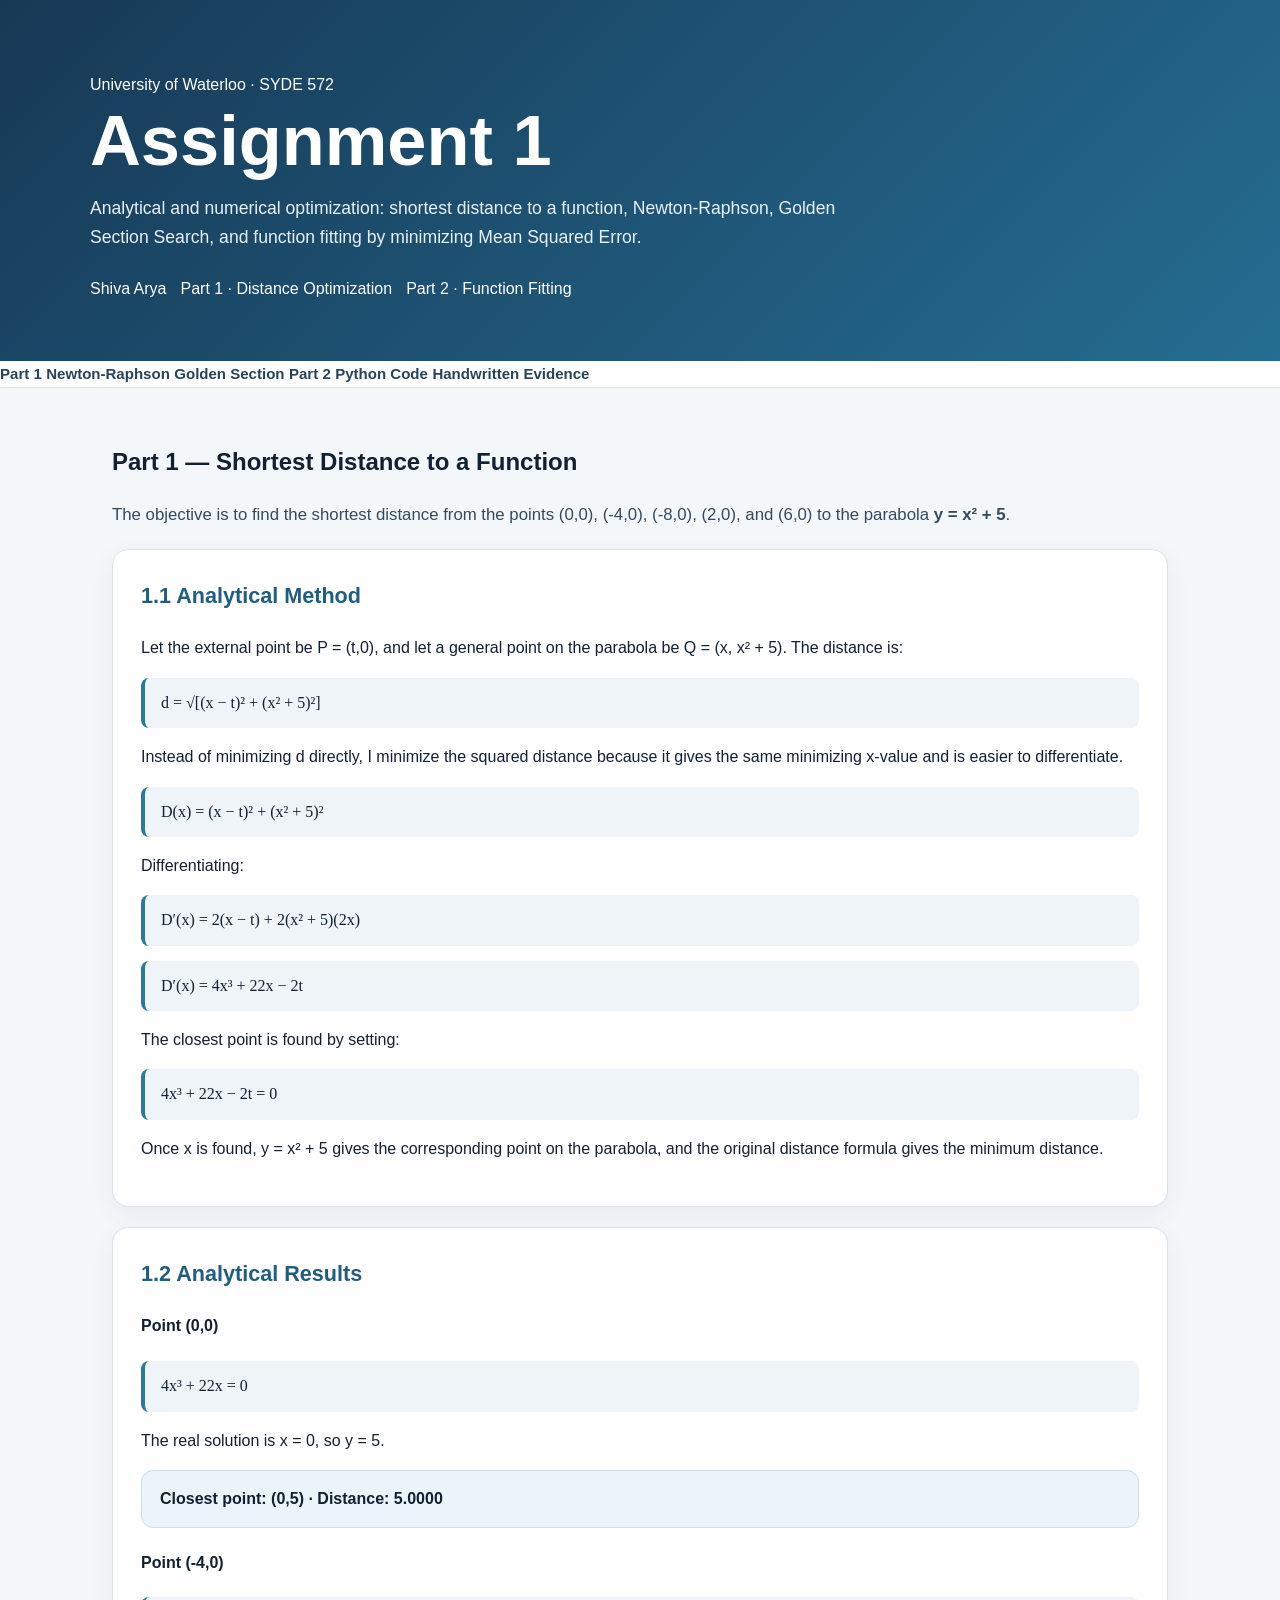
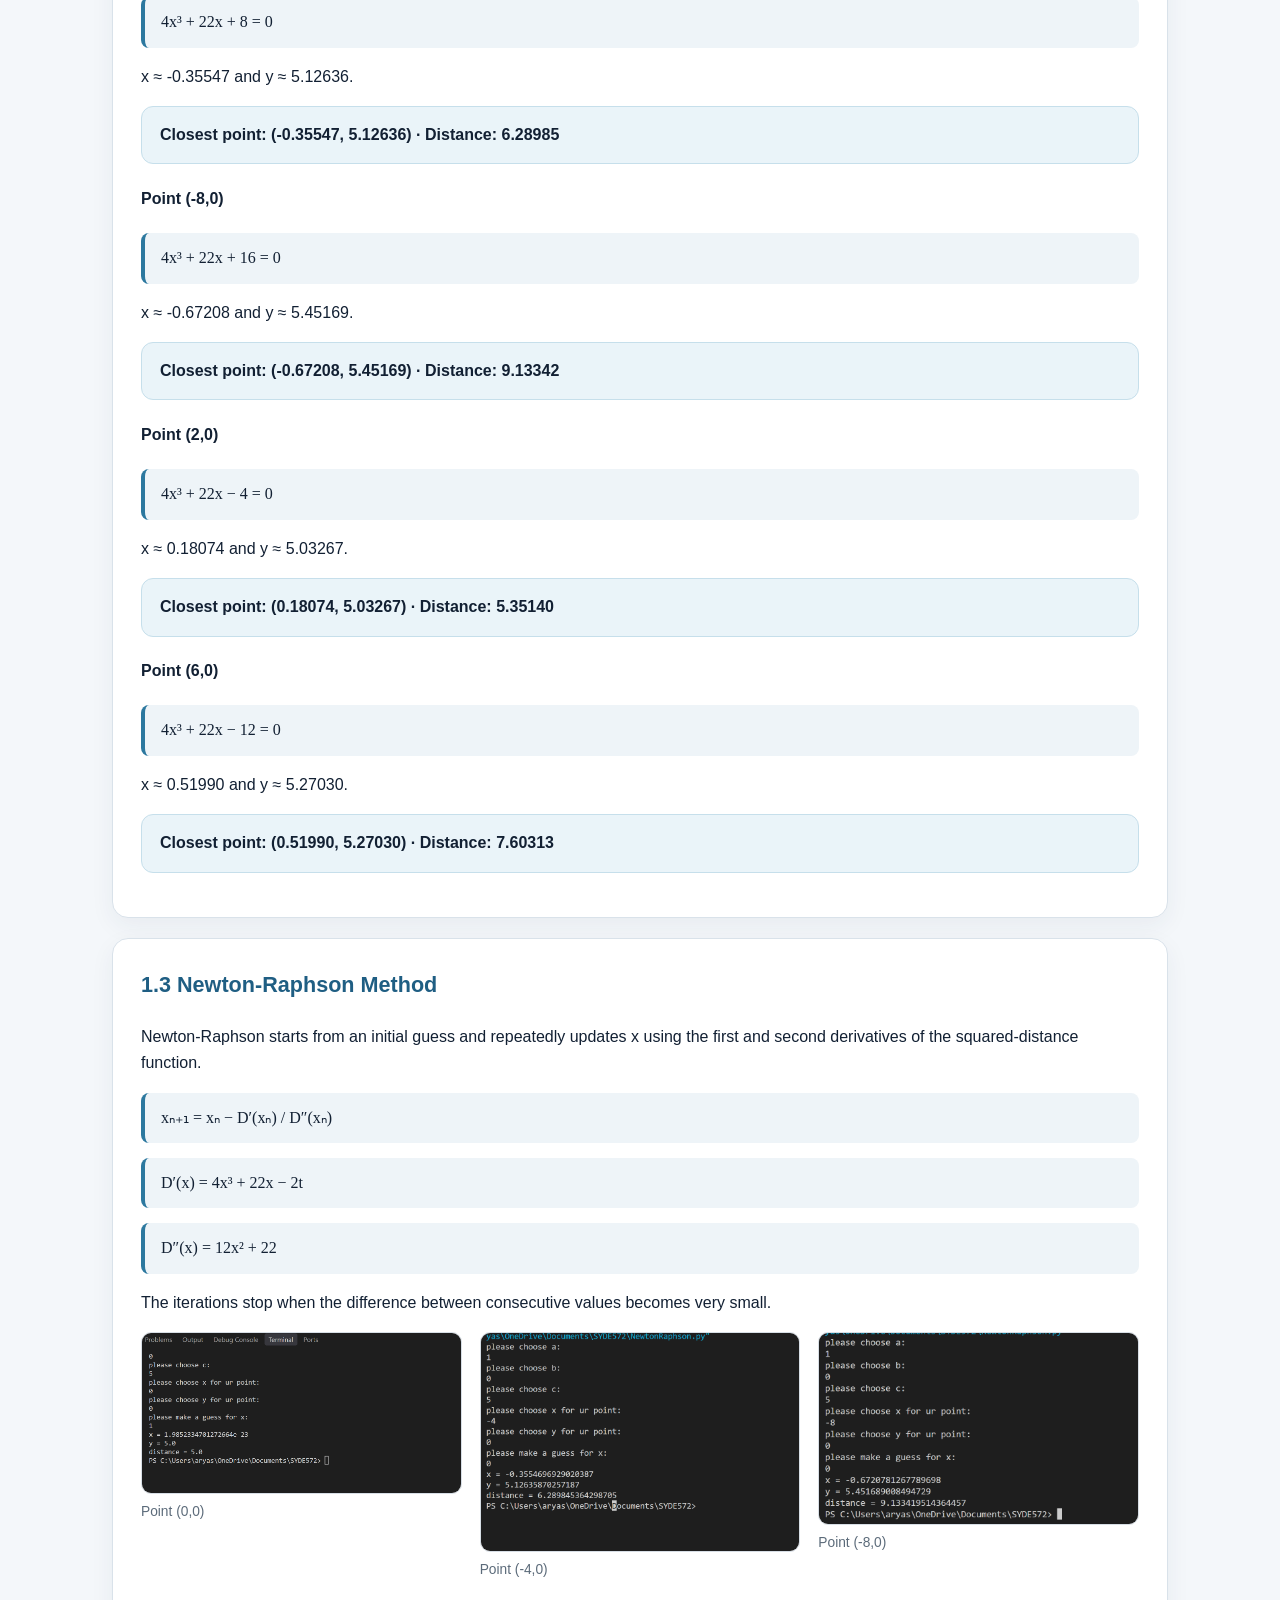
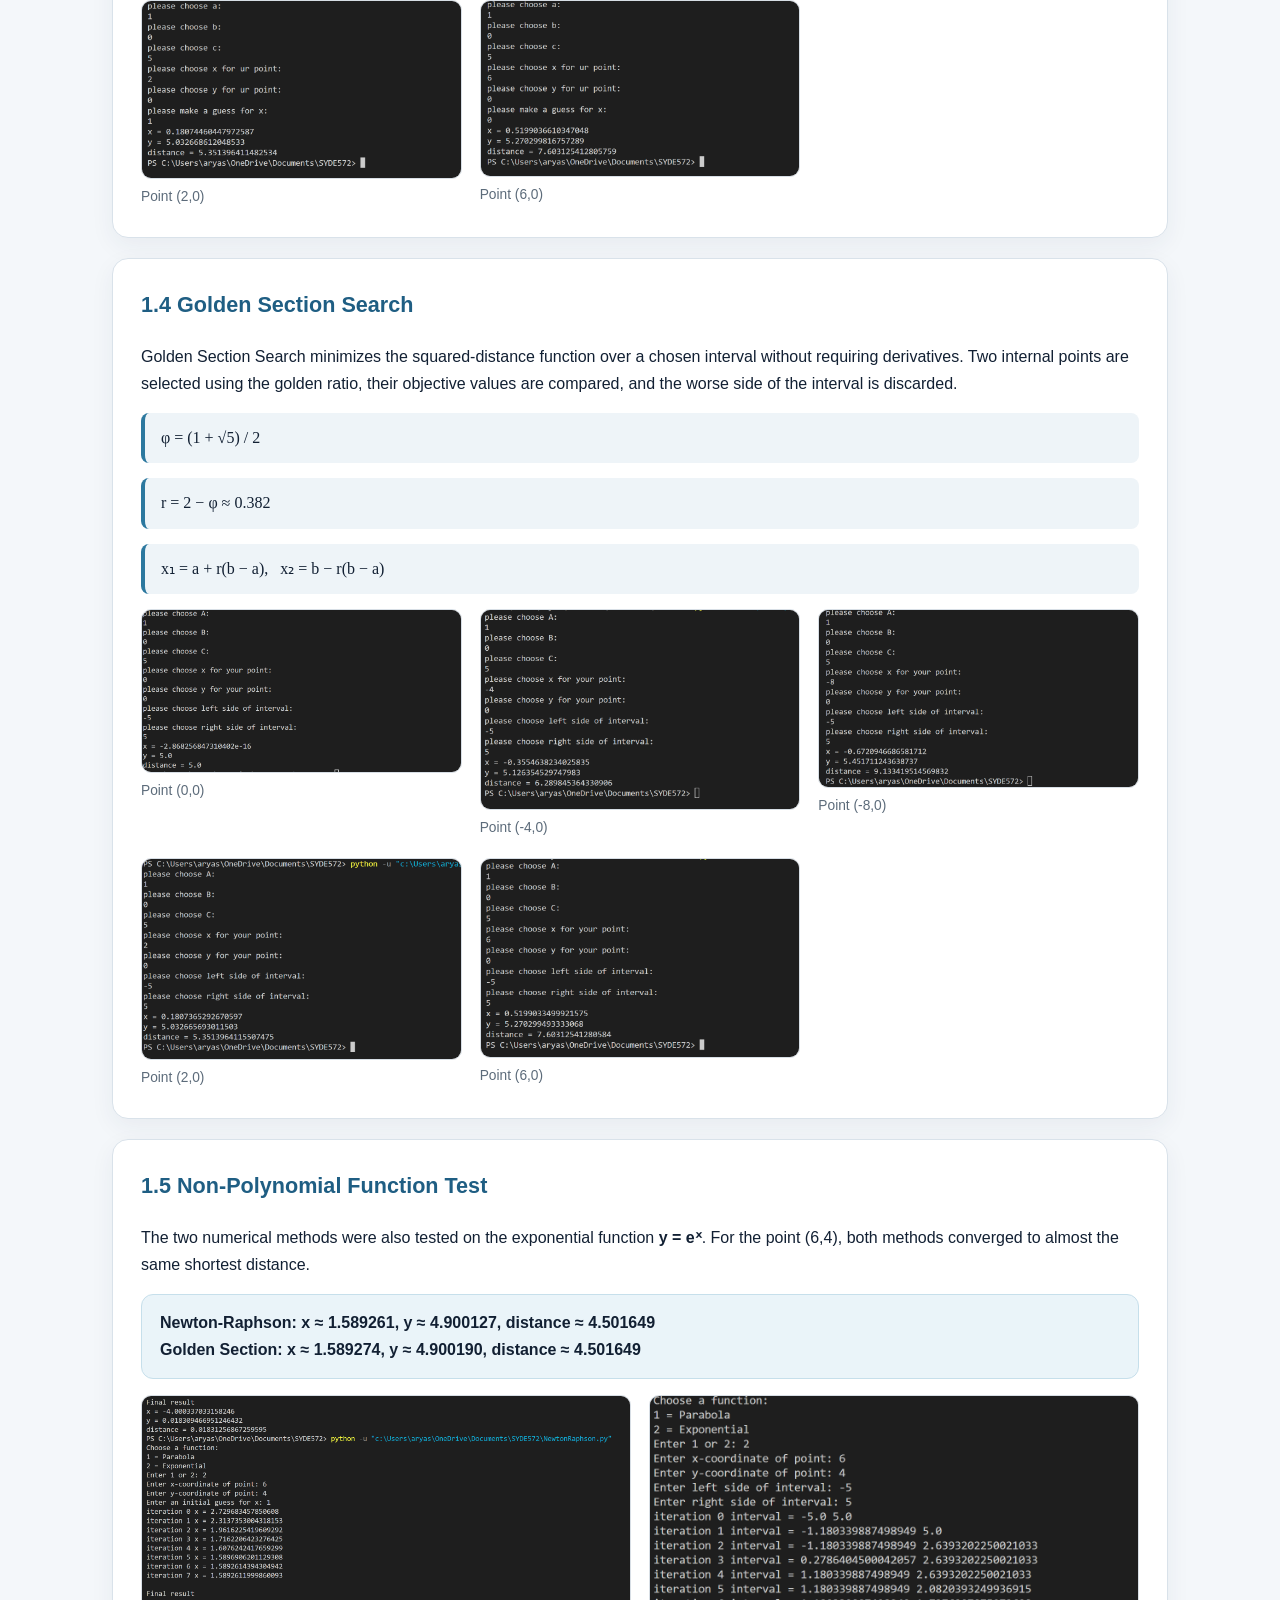
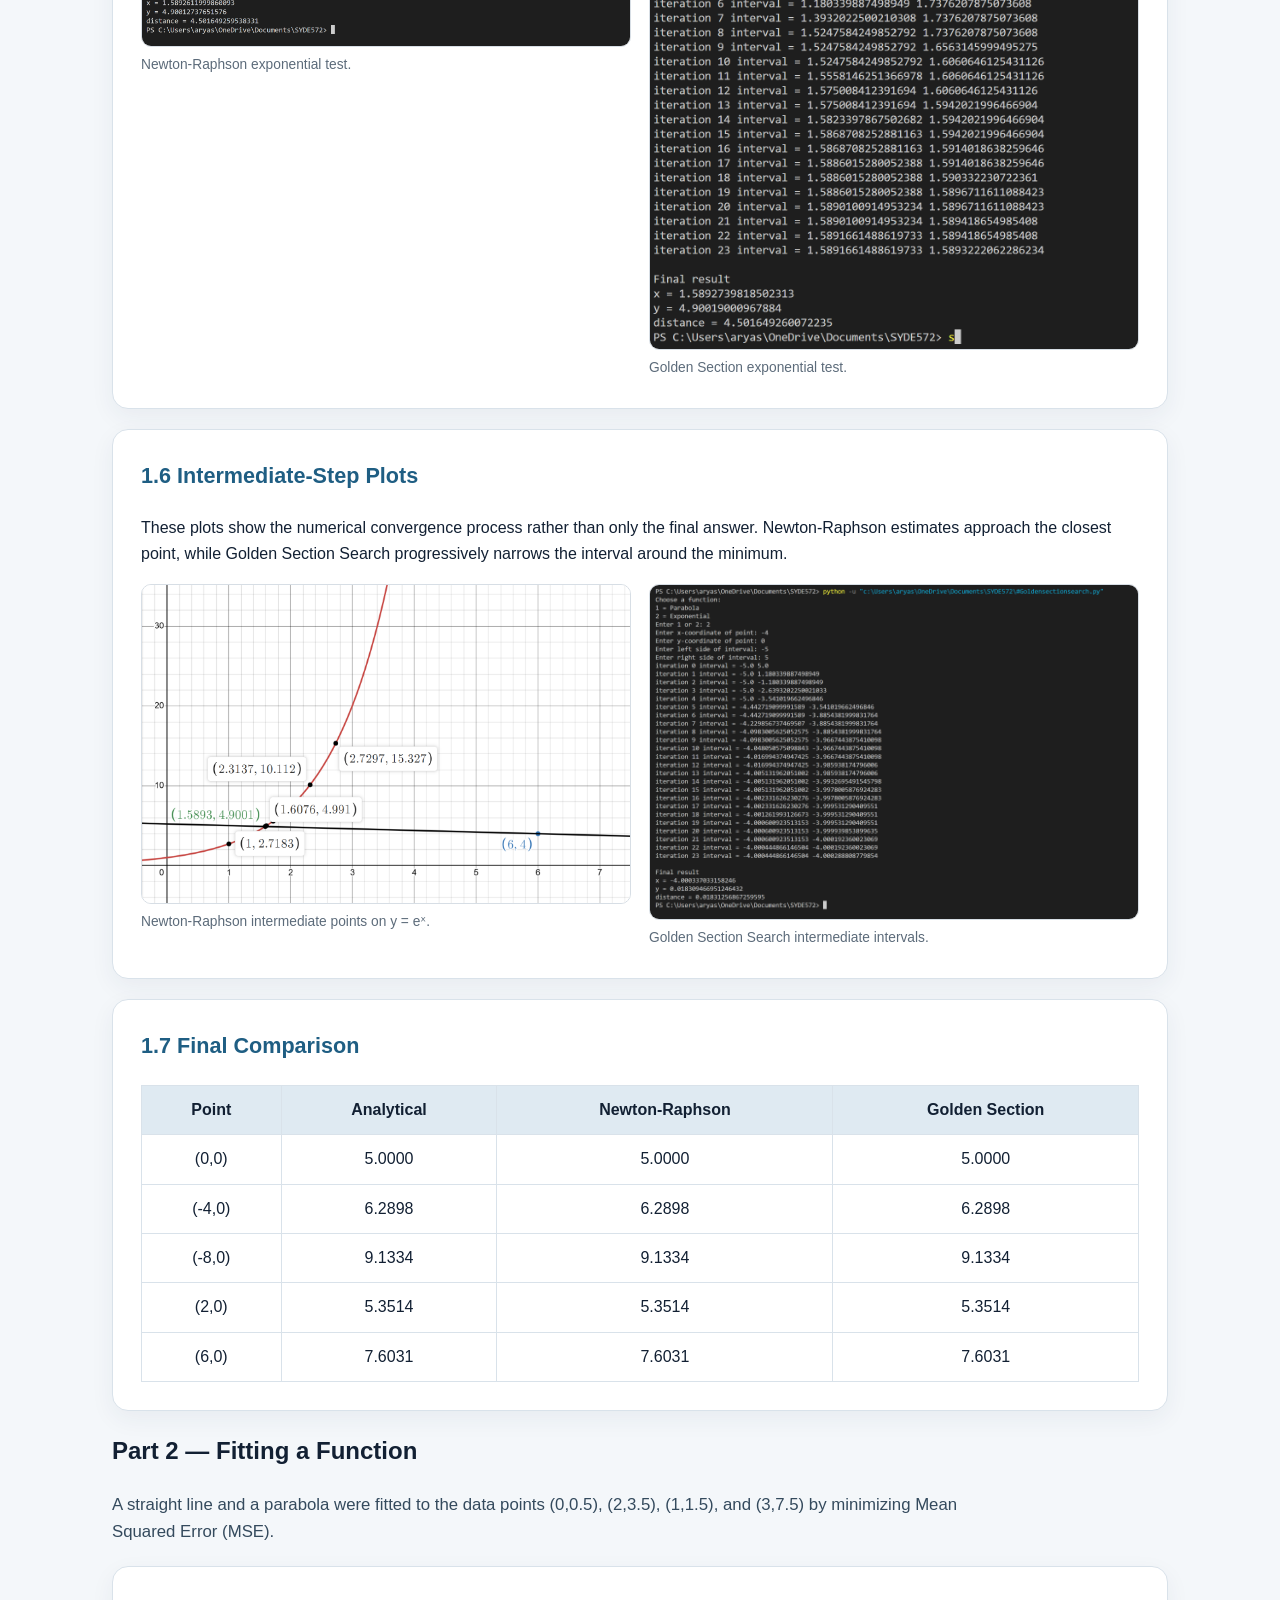
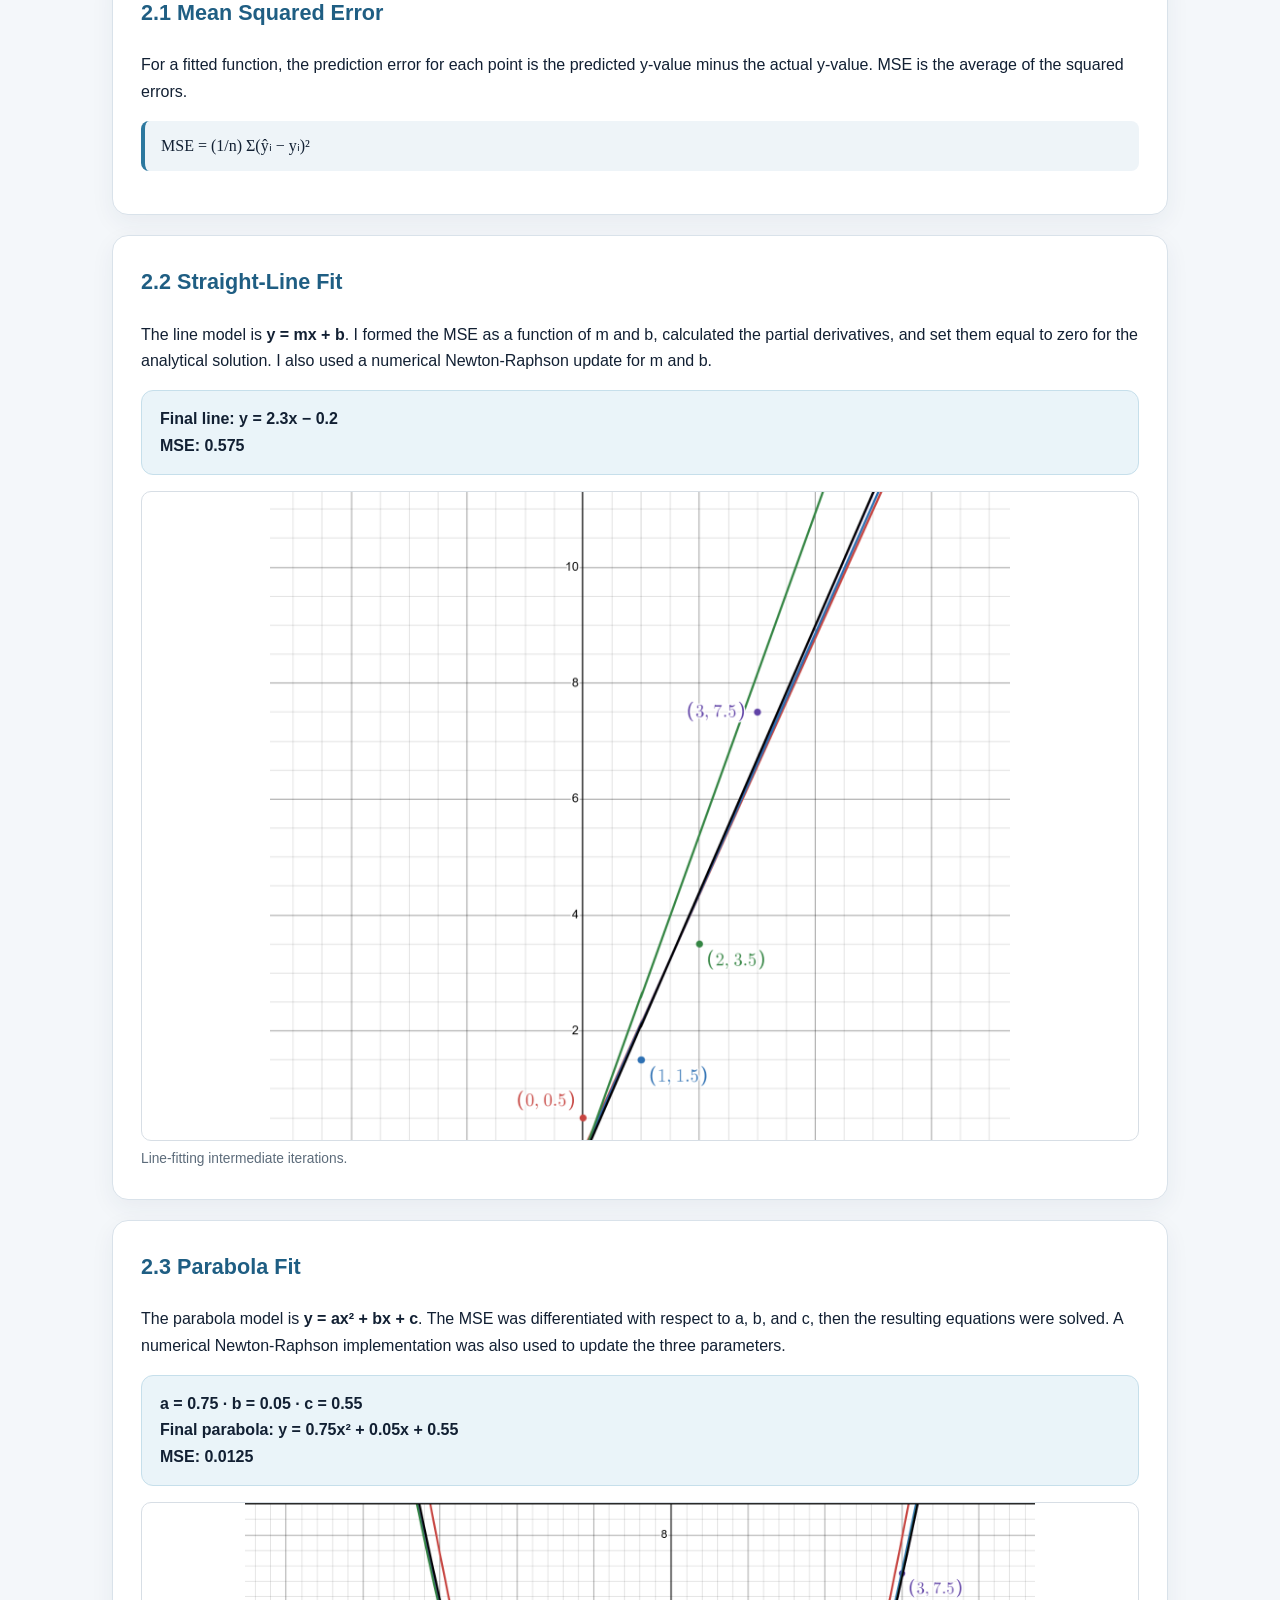
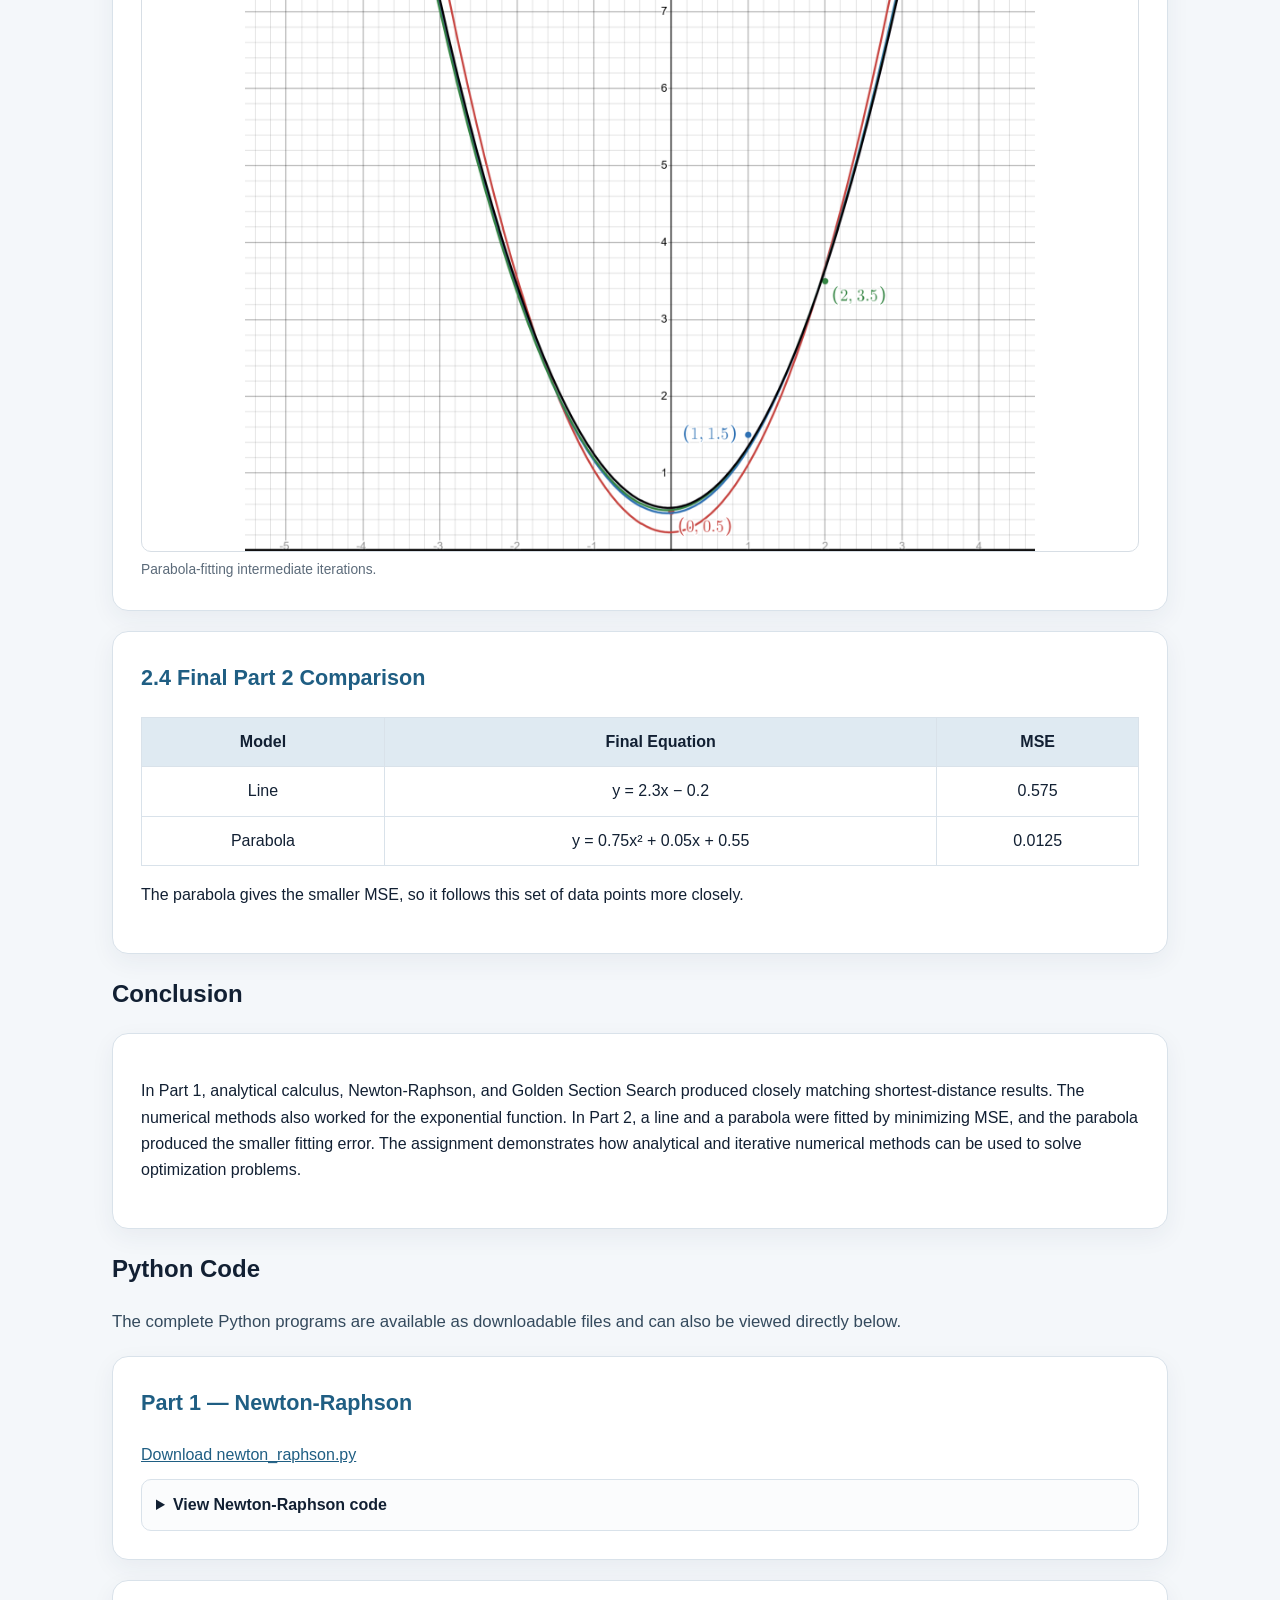
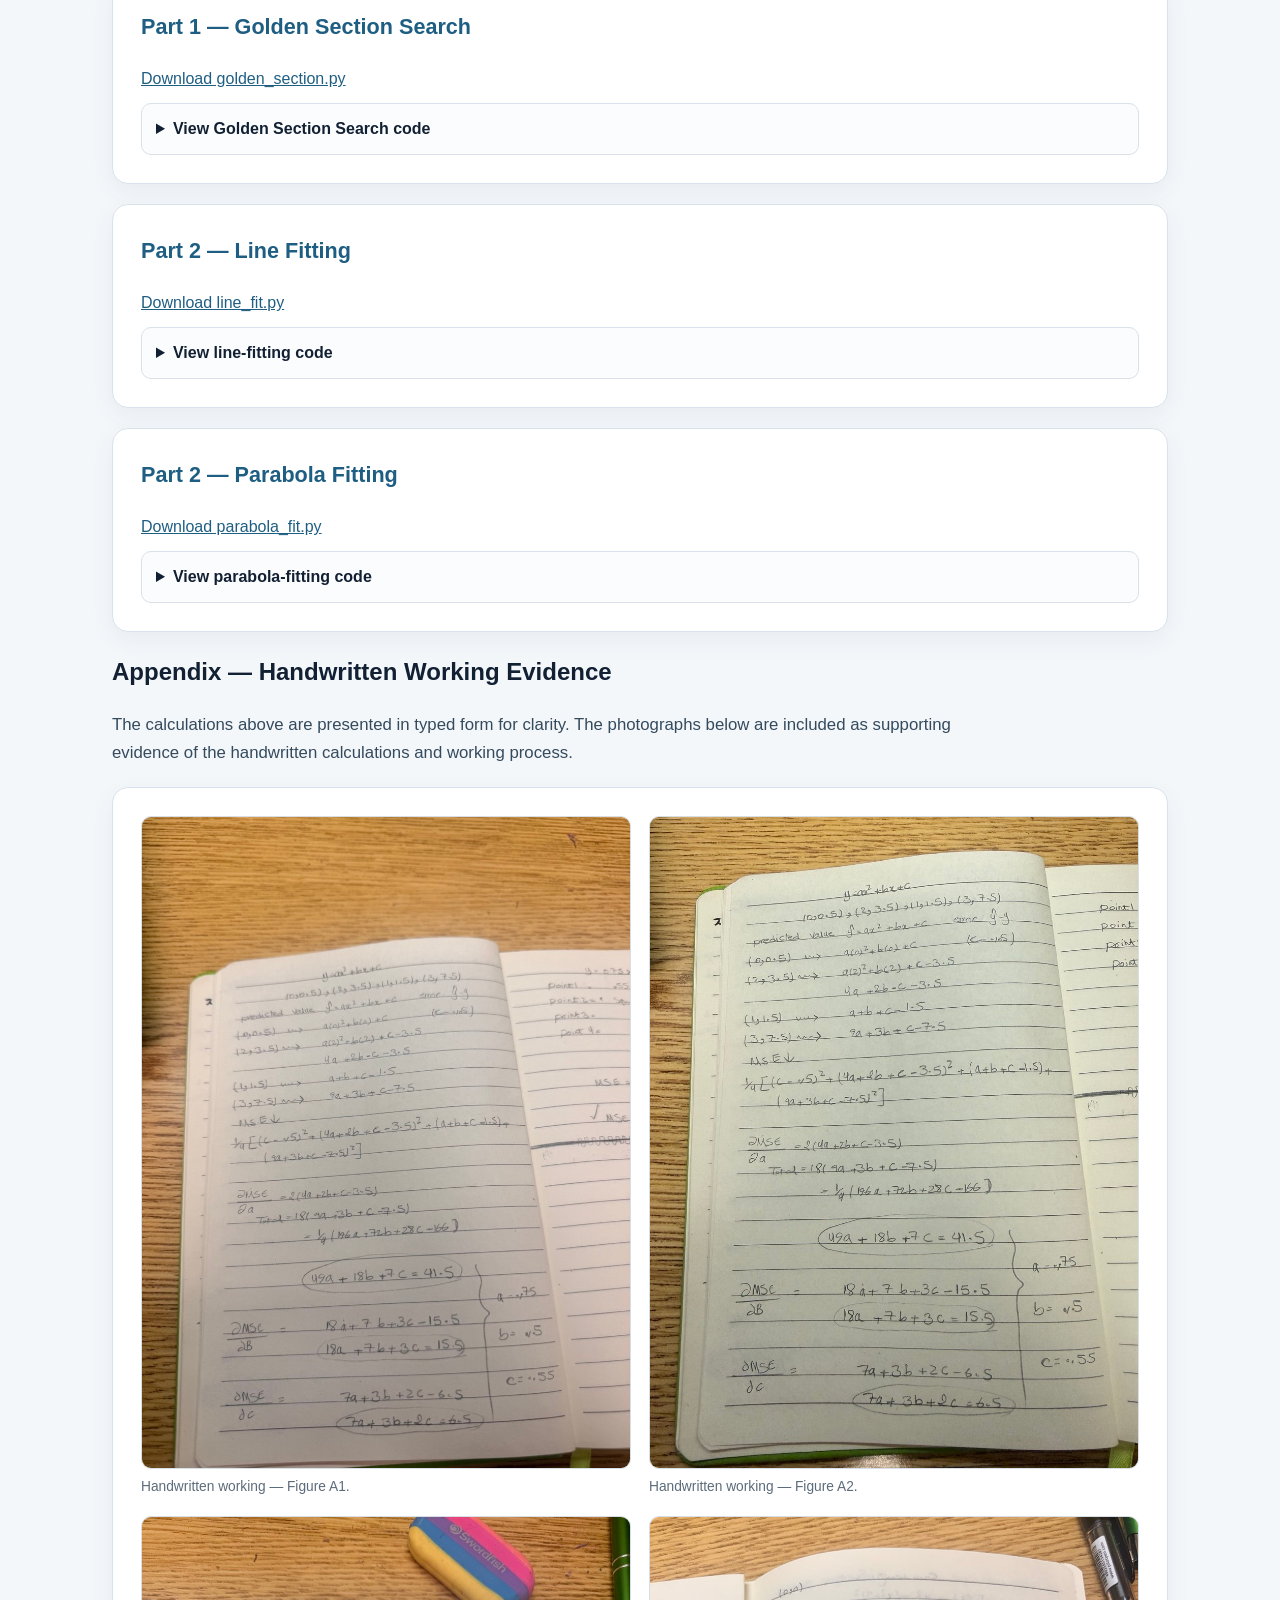
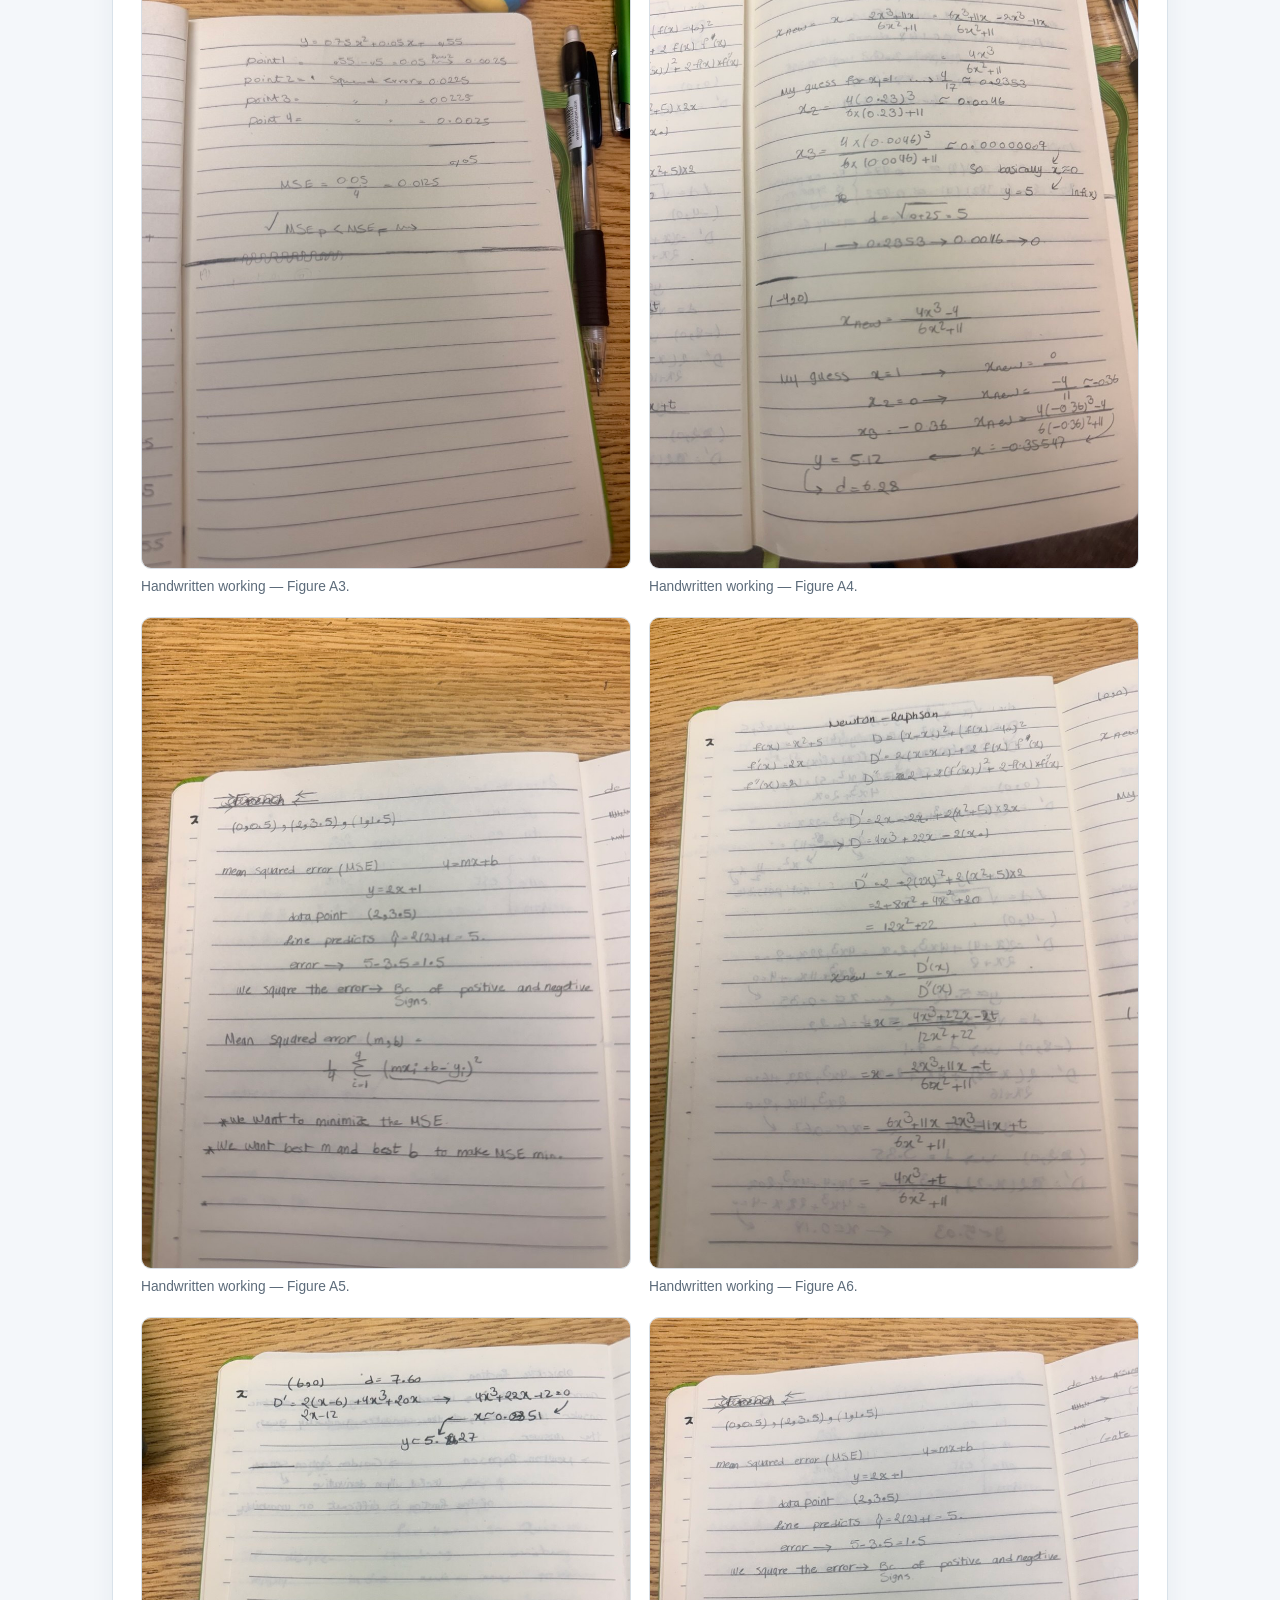
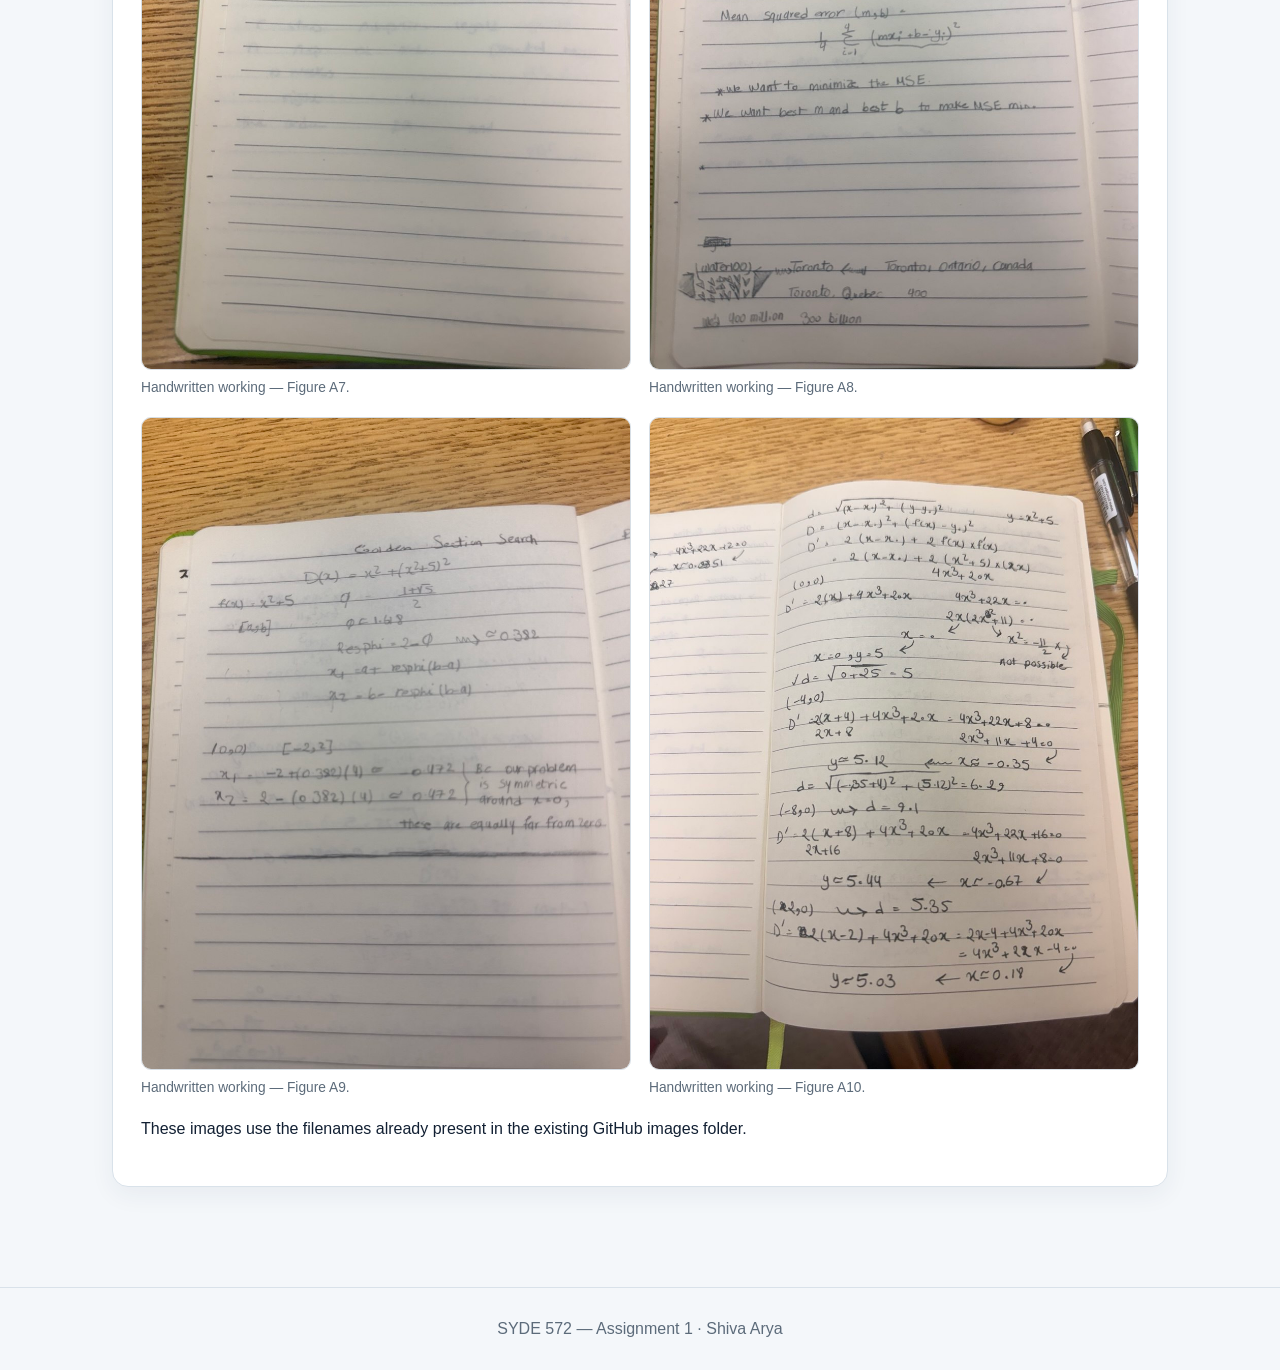
==== commit 6aec24c7: "Rename index (2).html to index.html" ====
--- a/index.html
+++ b/index.html
@@ -10,102 +10,134 @@
 
 <header class="hero">
   <div class="hero-inner">
-    <div class="eyebrow">University of Waterloo · SYDE 572</div>
+    <div class="kicker">University of Waterloo · SYDE 572</div>
     <h1>Assignment 1</h1>
-    <p>Shortest distance to a function, numerical optimization, and function fitting using analytical and numerical approaches.</p>
+    <p>Analytical and numerical optimization: shortest distance to a function, Newton-Raphson, Golden Section Search, and function fitting by minimizing Mean Squared Error.</p>
     <div class="meta">
-      <span class="pill">Shiva Arya</span>
-      <span class="pill">Part 1 · Distance Optimization</span>
-      <span class="pill">Part 2 · Function Fitting</span>
+      <span class="badge">Shiva Arya</span>
+      <span class="badge">Part 1 · Distance Optimization</span>
+      <span class="badge">Part 2 · Function Fitting</span>
     </div>
   </div>
 </header>
 
 <nav>
-  <div class="nav-inner">
+  <div class="inner">
     <a href="#part1">Part 1</a>
     <a href="#newton">Newton-Raphson</a>
     <a href="#golden">Golden Section</a>
     <a href="#part2">Part 2</a>
-    <a href="#comparison">Results</a>
     <a href="#code">Python Code</a>
+    <a href="#appendix">Handwritten Evidence</a>
   </div>
 </nav>
 
 <main>
 
-<section id="part1" class="part">
-  <h2 class="part-title">Part 1 — Shortest Distance to a Function</h2>
-  <p class="lead">The goal of this part is to find the shortest distance from several points to the parabola <strong>y = x² + 5</strong>. The tested points are (0,0), (-4,0), (-8,0), (2,0), and (6,0).</p>
+<section id="part1">
+  <h2 class="section-title">Part 1 — Shortest Distance to a Function</h2>
+  <p class="lead">The objective is to find the shortest distance from the points (0,0), (-4,0), (-8,0), (2,0), and (6,0) to the parabola <strong>y = x² + 5</strong>.</p>
 
   <article class="card">
     <h3>1.1 Analytical Method</h3>
-    <p>I started with the distance formula between the external point and a point on the parabola. I then squared the distance to simplify the calculation, differentiated the squared distance function, set the derivative equal to zero, and substituted the required points to find the closest point on the parabola. The resulting x-value was then used to calculate the actual distance.</p>
-    <div class="grid">
-      <figure><img src="images/analytical-main.jpeg" alt="Main analytical calculation"><figcaption>Hand calculation — main analytical work.</figcaption></figure>
-      <figure><img src="images/analytical-continuation.jpeg" alt="Analytical continuation"><figcaption>Hand calculation — continuation.</figcaption></figure>
-    </div>
+    <p>Let the external point be P = (t,0), and let a general point on the parabola be Q = (x, x² + 5). The distance is:</p>
+    <div class="math">d = √[(x − t)² + (x² + 5)²]</div>
+    <p>Instead of minimizing d directly, I minimize the squared distance because it gives the same minimizing x-value and is easier to differentiate.</p>
+    <div class="math">D(x) = (x − t)² + (x² + 5)²</div>
+    <p>Differentiating:</p>
+    <div class="math">D′(x) = 2(x − t) + 2(x² + 5)(2x)</div>
+    <div class="math">D′(x) = 4x³ + 22x − 2t</div>
+    <p>The closest point is found by setting:</p>
+    <div class="math">4x³ + 22x − 2t = 0</div>
+    <p>Once x is found, y = x² + 5 gives the corresponding point on the parabola, and the original distance formula gives the minimum distance.</p>
+  </article>
+
+  <article class="card">
+    <h3>1.2 Analytical Results</h3>
+
+    <h4>Point (0,0)</h4>
+    <div class="math">4x³ + 22x = 0</div>
+    <p>The real solution is x = 0, so y = 5.</p>
+    <div class="result"><strong>Closest point:</strong> (0,5) · <strong>Distance:</strong> 5.0000</div>
+
+    <h4>Point (-4,0)</h4>
+    <div class="math">4x³ + 22x + 8 = 0</div>
+    <p>x ≈ -0.35547 and y ≈ 5.12636.</p>
+    <div class="result"><strong>Closest point:</strong> (-0.35547, 5.12636) · <strong>Distance:</strong> 6.28985</div>
+
+    <h4>Point (-8,0)</h4>
+    <div class="math">4x³ + 22x + 16 = 0</div>
+    <p>x ≈ -0.67208 and y ≈ 5.45169.</p>
+    <div class="result"><strong>Closest point:</strong> (-0.67208, 5.45169) · <strong>Distance:</strong> 9.13342</div>
+
+    <h4>Point (2,0)</h4>
+    <div class="math">4x³ + 22x − 4 = 0</div>
+    <p>x ≈ 0.18074 and y ≈ 5.03267.</p>
+    <div class="result"><strong>Closest point:</strong> (0.18074, 5.03267) · <strong>Distance:</strong> 5.35140</div>
+
+    <h4>Point (6,0)</h4>
+    <div class="math">4x³ + 22x − 12 = 0</div>
+    <p>x ≈ 0.51990 and y ≈ 5.27030.</p>
+    <div class="result"><strong>Closest point:</strong> (0.51990, 5.27030) · <strong>Distance:</strong> 7.60313</div>
   </article>
 
   <article class="card" id="newton">
-    <h3>1.2 Newton-Raphson Method by Hand</h3>
-    <p>The first and second derivatives were used to calculate an updated value of x. I started from a convenient initial guess, repeatedly substituted each new x-value back into the Newton-Raphson formula, and stopped when the difference between consecutive values became very small.</p>
-    <div class="grid">
-      <figure><img src="images/newton-derivation.jpeg" alt="Newton derivation"><figcaption>Newton-Raphson derivation.</figcaption></figure>
-      <figure><img src="images/newton-hand-iterations.jpeg" alt="Newton hand iterations"><figcaption>Newton-Raphson hand iterations.</figcaption></figure>
-    </div>
-  </article>
-
-  <article class="card">
-    <h3>1.3 Newton-Raphson Python Results</h3>
-    <p>The Python program takes the point coordinates and an initial guess, performs the Newton-Raphson iterations, and returns the closest x-value, corresponding y-value, and shortest distance.</p>
+    <h3>1.3 Newton-Raphson Method</h3>
+    <p>Newton-Raphson starts from an initial guess and repeatedly updates x using the first and second derivatives of the squared-distance function.</p>
+    <div class="math">xₙ₊₁ = xₙ − D′(xₙ) / D″(xₙ)</div>
+    <div class="math">D′(x) = 4x³ + 22x − 2t</div>
+    <div class="math">D″(x) = 12x² + 22</div>
+    <p>The iterations stop when the difference between consecutive values becomes very small.</p>
+
     <div class="grid three">
-      <figure><img src="images/newton-00.png"><figcaption>Point (0,0)</figcaption></figure>
-      <figure><img src="images/newton-minus4.png"><figcaption>Point (-4,0)</figcaption></figure>
-      <figure><img src="images/newton-minus8.png"><figcaption>Point (-8,0)</figcaption></figure>
-      <figure><img src="images/newton-2.png"><figcaption>Point (2,0)</figcaption></figure>
-      <figure><img src="images/newton-6.png"><figcaption>Point (6,0)</figcaption></figure>
+      <figure><img src="images/newton00point.png" alt="Newton result for 0 0"><figcaption>Point (0,0)</figcaption></figure>
+      <figure><img src="images/newton-40.png" alt="Newton result for minus 4 0"><figcaption>Point (-4,0)</figcaption></figure>
+      <figure><img src="images/newton-80.png" alt="Newton result for minus 8 0"><figcaption>Point (-8,0)</figcaption></figure>
+      <figure><img src="images/newton20.png" alt="Newton result for 2 0"><figcaption>Point (2,0)</figcaption></figure>
+      <figure><img src="images/newton60.png" alt="Newton result for 6 0"><figcaption>Point (6,0)</figcaption></figure>
     </div>
   </article>
 
   <article class="card" id="golden">
     <h3>1.4 Golden Section Search</h3>
-    <p>I selected a search interval and calculated two internal points using the golden ratio. Their squared distances were compared and the side with the larger distance was removed. Repeating this process gradually reduced the interval around the minimum. This method does not require derivatives.</p>
-    <figure><img class="full" src="images/golden-hand.jpeg" alt="Golden section handwritten work"><figcaption>Golden Section Search handwritten setup.</figcaption></figure>
-  </article>
-
-  <article class="card">
-    <h3>1.5 Golden Section Search Python Results</h3>
+    <p>Golden Section Search minimizes the squared-distance function over a chosen interval without requiring derivatives. Two internal points are selected using the golden ratio, their objective values are compared, and the worse side of the interval is discarded.</p>
+    <div class="math">φ = (1 + √5) / 2</div>
+    <div class="math">r = 2 − φ ≈ 0.382</div>
+    <div class="math">x₁ = a + r(b − a), &nbsp; x₂ = b − r(b − a)</div>
+
     <div class="grid three">
-      <figure><img src="images/golden-00.png"><figcaption>Point (0,0)</figcaption></figure>
-      <figure><img src="images/golden-minus4.png"><figcaption>Point (-4,0)</figcaption></figure>
-      <figure><img src="images/golden-minus8.png"><figcaption>Point (-8,0)</figcaption></figure>
-      <figure><img src="images/golden-2.png"><figcaption>Point (2,0)</figcaption></figure>
-      <figure><img src="images/golden-6.png"><figcaption>Point (6,0)</figcaption></figure>
-    </div>
-  </article>
-
-  <article class="card">
-    <h3>1.6 Non-Polynomial Function Test</h3>
-    <p>To test whether the numerical methods also work beyond polynomial functions, I used the exponential function <strong>y = eˣ</strong>. Newton-Raphson and Golden Section Search converged to almost the same closest point and distance.</p>
+      <figure><img src="images/Goldensection00.png"><figcaption>Point (0,0)</figcaption></figure>
+      <figure><img src="images/Goldensection-40.png"><figcaption>Point (-4,0)</figcaption></figure>
+      <figure><img src="images/goldensearch-80.png"><figcaption>Point (-8,0)</figcaption></figure>
+      <figure><img src="images/goldensearch20.png"><figcaption>Point (2,0)</figcaption></figure>
+      <figure><img src="images/goldensearch60.png"><figcaption>Point (6,0)</figcaption></figure>
+    </div>
+  </article>
+
+  <article class="card">
+    <h3>1.5 Non-Polynomial Function Test</h3>
+    <p>The two numerical methods were also tested on the exponential function <strong>y = eˣ</strong>. For the point (6,4), both methods converged to almost the same shortest distance.</p>
+    <div class="result">
+      <strong>Newton-Raphson:</strong> x ≈ 1.589261, y ≈ 4.900127, distance ≈ 4.501649<br>
+      <strong>Golden Section:</strong> x ≈ 1.589274, y ≈ 4.900190, distance ≈ 4.501649
+    </div>
     <div class="grid">
-      <figure><img src="images/exponential-newton.png"><figcaption>Newton-Raphson on the exponential function.</figcaption></figure>
-      <figure><img src="images/exponential-golden.png"><figcaption>Golden Section Search on the exponential function.</figcaption></figure>
-    </div>
-  </article>
-
-  <article class="card">
-    <h3>1.7 Intermediate-Step Plots</h3>
-    <p>The intermediate plots show the convergence process rather than only the final answer. Newton-Raphson estimates move toward the closest point, while Golden Section Search progressively narrows the search interval around the minimum.</p>
+      <figure><img src="images/ExponentialNewtonraphson.png"><figcaption>Newton-Raphson exponential test.</figcaption></figure>
+      <figure><img src="images/ExponentialGoldensearch46.png"><figcaption>Golden Section exponential test.</figcaption></figure>
+    </div>
+  </article>
+
+  <article class="card">
+    <h3>1.6 Intermediate-Step Plots</h3>
+    <p>These plots show the numerical convergence process rather than only the final answer. Newton-Raphson estimates approach the closest point, while Golden Section Search progressively narrows the interval around the minimum.</p>
     <div class="grid">
-      <figure><img src="images/newton-intermediate-plot.png"><figcaption>Newton-Raphson intermediate steps.</figcaption></figure>
-      <figure><img src="images/golden-intermediate-plot.png"><figcaption>Golden Section Search intermediate intervals.</figcaption></figure>
-    </div>
-  </article>
-
-  <article class="card" id="comparison">
-    <h3>1.8 Part 1 Results Summary</h3>
-    <p>The analytical method, Newton-Raphson, and Golden Section Search produced very similar results for all five required points.</p>
+      <figure><img src="images/EXPOgRAPH.png"><figcaption>Newton-Raphson intermediate points on y = eˣ.</figcaption></figure>
+      <figure><img src="images/ExponentialGoldensearch.png"><figcaption>Golden Section Search intermediate intervals.</figcaption></figure>
+    </div>
+  </article>
+
+  <article class="card">
+    <h3>1.7 Final Comparison</h3>
     <table>
       <thead><tr><th>Point</th><th>Analytical</th><th>Newton-Raphson</th><th>Golden Section</th></tr></thead>
       <tbody>
@@ -119,47 +151,36 @@
   </article>
 </section>
 
-<section id="part2" class="part">
-  <h2 class="part-title">Part 2 — Fitting a Function</h2>
-  <p class="lead">A straight line and a parabola were fitted to the given data by minimizing Mean Squared Error (MSE). A smaller MSE indicates that the fitted function is closer to the data points.</p>
-
-  <article class="card">
-    <h3>2.1 Mean Squared Error and Line Fitting</h3>
-    <p>I first used the straight-line model <strong>y = mx + b</strong>. For each data point, I calculated the predicted value and compared it with the actual y-value. The difference is the error, and the average of the squared errors gives the MSE.</p>
-    <figure><img class="full" src="images/line-mse-hand.jpeg"><figcaption>Handwritten MSE introduction for the line.</figcaption></figure>
-  </article>
-
-  <article class="card">
-    <h3>2.2 Line — Analytical and Numerical Solution</h3>
-    <p>The analytical solution was found by writing the MSE as a function of m and b, taking the partial derivatives with respect to both parameters, and setting them equal to zero. The numerical method then updated m and b using Newton-Raphson until the changes became very small.</p>
-    <div class="result">Final fitted line: <strong>y = 2.3x − 0.2</strong> · MSE = <strong>0.575</strong></div>
-    <div class="grid">
-      <figure><img src="images/line-python-output.png"><figcaption>Line-fitting program output.</figcaption></figure>
-      <figure><img src="images/line-intermediate-plot.png"><figcaption>Line-fitting intermediate iterations.</figcaption></figure>
-    </div>
-  </article>
-
-  <article class="card">
-    <h3>2.3 Parabola — Analytical Solution and MSE</h3>
-    <p>For the parabola, I used the general model <strong>y = ax² + bx + c</strong>. I formed the MSE from the prediction errors, calculated the partial derivatives with respect to a, b, and c, and solved the resulting equations.</p>
-    <div class="result">a = <strong>0.75</strong> · b = <strong>0.05</strong> · c = <strong>0.55</strong><br>Final parabola: <strong>y = 0.75x² + 0.05x + 0.55</strong><br>MSE = <strong>0.0125</strong></div>
-    <div class="grid">
-      <figure><img src="images/parabola-hand.jpeg"><figcaption>Parabola fitting — handwritten analytical work.</figcaption></figure>
-      <figure><img src="images/parabola-mse-hand.jpeg"><figcaption>Parabola — final squared errors and MSE.</figcaption></figure>
-    </div>
-  </article>
-
-  <article class="card">
-    <h3>2.4 Parabola — Numerical Python Method</h3>
-    <p>Newton-Raphson was used to update a, b, and c one at a time. The iterations continued until the changes in all three parameters became very small, producing values consistent with the analytical solution.</p>
-    <div class="grid">
-      <figure><img src="images/parabola-python-output.png"><figcaption>Parabola-fitting Python output.</figcaption></figure>
-      <figure><img src="images/parabola-intermediate-plot.png"><figcaption>Parabola-fitting intermediate iterations.</figcaption></figure>
-    </div>
-  </article>
-
-  <article class="card">
-    <h3>2.5 Final Comparison</h3>
+<section id="part2">
+  <h2 class="section-title">Part 2 — Fitting a Function</h2>
+  <p class="lead">A straight line and a parabola were fitted to the data points (0,0.5), (2,3.5), (1,1.5), and (3,7.5) by minimizing Mean Squared Error (MSE).</p>
+
+  <article class="card">
+    <h3>2.1 Mean Squared Error</h3>
+    <p>For a fitted function, the prediction error for each point is the predicted y-value minus the actual y-value. MSE is the average of the squared errors.</p>
+    <div class="math">MSE = (1/n) Σ(ŷᵢ − yᵢ)²</div>
+  </article>
+
+  <article class="card">
+    <h3>2.2 Straight-Line Fit</h3>
+    <p>The line model is <strong>y = mx + b</strong>. I formed the MSE as a function of m and b, calculated the partial derivatives, and set them equal to zero for the analytical solution. I also used a numerical Newton-Raphson update for m and b.</p>
+    <div class="result"><strong>Final line:</strong> y = 2.3x − 0.2<br><strong>MSE:</strong> 0.575</div>
+    <figure><img class="full" src="images/Screenshot%202026-09-29%20213649.png"><figcaption>Line-fitting intermediate iterations.</figcaption></figure>
+  </article>
+
+  <article class="card">
+    <h3>2.3 Parabola Fit</h3>
+    <p>The parabola model is <strong>y = ax² + bx + c</strong>. The MSE was differentiated with respect to a, b, and c, then the resulting equations were solved. A numerical Newton-Raphson implementation was also used to update the three parameters.</p>
+    <div class="result">
+      <strong>a = 0.75</strong> · <strong>b = 0.05</strong> · <strong>c = 0.55</strong><br>
+      <strong>Final parabola:</strong> y = 0.75x² + 0.05x + 0.55<br>
+      <strong>MSE:</strong> 0.0125
+    </div>
+    <figure><img class="full" src="images/P_MSE.png"><figcaption>Parabola-fitting intermediate iterations.</figcaption></figure>
+  </article>
+
+  <article class="card">
+    <h3>2.4 Final Part 2 Comparison</h3>
     <table>
       <thead><tr><th>Model</th><th>Final Equation</th><th>MSE</th></tr></thead>
       <tbody>
@@ -167,30 +188,30 @@
         <tr><td>Parabola</td><td>y = 0.75x² + 0.05x + 0.55</td><td>0.0125</td></tr>
       </tbody>
     </table>
-    <p>The parabola has the smaller MSE and therefore follows these data points more closely than the fitted line.</p>
+    <p>The parabola gives the smaller MSE, so it follows this set of data points more closely.</p>
   </article>
 </section>
 
-<section class="part">
-  <article class="card">
-    <h3>Conclusion</h3>
-    <p>In Part 1, analytical calculus, Newton-Raphson, and Golden Section Search produced closely matching shortest-distance results. The numerical methods also worked with an exponential function. In Part 2, both a line and a parabola were fitted by minimizing MSE, and the parabola produced the lower fitting error. Overall, the assignment demonstrated how analytical and iterative numerical methods can be used to solve optimization problems.</p>
+<section>
+  <h2 class="section-title">Conclusion</h2>
+  <article class="card">
+    <p>In Part 1, analytical calculus, Newton-Raphson, and Golden Section Search produced closely matching shortest-distance results. The numerical methods also worked for the exponential function. In Part 2, a line and a parabola were fitted by minimizing MSE, and the parabola produced the smaller fitting error. The assignment demonstrates how analytical and iterative numerical methods can be used to solve optimization problems.</p>
   </article>
 </section>
 
-<section id="code" class="part">
-  <h2 class="part-title">Python Code</h2>
-  <p class="lead">The complete Python programs used in the assignment are available below as downloadable files and expandable code sections.</p>
-
-  <article class="card">
-    <h3>Appendix A — Part 1 Newton-Raphson</h3>
-    
-    <div class="code-actions">
-      <a class="button" href="code/newton_raphson.py" download>Download newton_raphson.py</a>
-    </div>
-    <details>
-      <summary>View Newton-Raphson code</summary>
-      <pre><code>from math import sqrt, exp
+<section id="code">
+  <h2 class="section-title">Python Code</h2>
+  <p class="lead">The complete Python programs are available as downloadable files and can also be viewed directly below.</p>
+
+  <article class="card">
+    <h3>Part 1 — Newton-Raphson</h3>
+    
+      <div class="code-buttons">
+        <a class="btn" href="newton_raphson.py" download>Download newton_raphson.py</a>
+      </div>
+      <details>
+        <summary>View Newton-Raphson code</summary>
+        <pre><code>from math import sqrt, exp
 
 print(&quot;Choose a function:&quot;)
 print(&quot;1 = Parabola&quot;)
@@ -262,19 +283,19 @@
 print(&quot;y =&quot;, y)
 print(&quot;distance =&quot;, distance)
 </code></pre>
-    </details>
-    
-  </article>
-
-  <article class="card">
-    <h3>Appendix B — Part 1 Golden Section Search</h3>
-    
-    <div class="code-actions">
-      <a class="button" href="code/golden_section.py" download>Download golden_section.py</a>
-    </div>
-    <details>
-      <summary>View Golden Section Search code</summary>
-      <pre><code>from math import sqrt, exp
+      </details>
+    
+  </article>
+
+  <article class="card">
+    <h3>Part 1 — Golden Section Search</h3>
+    
+      <div class="code-buttons">
+        <a class="btn" href="golden_section.py" download>Download golden_section.py</a>
+      </div>
+      <details>
+        <summary>View Golden Section Search code</summary>
+        <pre><code>from math import sqrt, exp
 
 print(&quot;Choose a function:&quot;)
 print(&quot;1 = Parabola&quot;)
@@ -349,19 +370,19 @@
 print(&quot;y =&quot;, best_y)
 print(&quot;distance =&quot;, distance)
 </code></pre>
-    </details>
-    
-  </article>
-
-  <article class="card">
-    <h3>Appendix C — Part 2 Line Fitting</h3>
-    
-    <div class="code-actions">
-      <a class="button" href="code/line_fit.py" download>Download line_fit.py</a>
-    </div>
-    <details>
-      <summary>View line-fitting code</summary>
-      <pre><code>m = float(input(&quot;Enter m: &quot;))
+      </details>
+    
+  </article>
+
+  <article class="card">
+    <h3>Part 2 — Line Fitting</h3>
+    
+      <div class="code-buttons">
+        <a class="btn" href="line_fit.py" download>Download line_fit.py</a>
+      </div>
+      <details>
+        <summary>View line-fitting code</summary>
+        <pre><code>m = float(input(&quot;Enter m: &quot;))
 b = float(input(&quot;Enter b: &quot;))
 
 numberofpoints = int(input(&quot;How many points do you have? &quot;))
@@ -437,19 +458,19 @@
 print(&quot;Final b =&quot;, b)
 print(&quot;Final MSE =&quot;, final_MSE)
 </code></pre>
-    </details>
-    
-  </article>
-
-  <article class="card">
-    <h3>Appendix D — Part 2 Parabola Fitting</h3>
-    
-    <div class="code-actions">
-      <a class="button" href="code/parabola_fit.py" download>Download parabola_fit.py</a>
-    </div>
-    <details>
-      <summary>View parabola-fitting code</summary>
-      <pre><code>a = float(input(&quot;Enter a: &quot;))
+      </details>
+    
+  </article>
+
+  <article class="card">
+    <h3>Part 2 — Parabola Fitting</h3>
+    
+      <div class="code-buttons">
+        <a class="btn" href="parabola_fit.py" download>Download parabola_fit.py</a>
+      </div>
+      <details>
+        <summary>View parabola-fitting code</summary>
+        <pre><code>a = float(input(&quot;Enter a: &quot;))
 b = float(input(&quot;Enter b: &quot;))
 c = float(input(&quot;Enter c: &quot;))
 
@@ -551,8 +572,29 @@
 print(&quot;Final c =&quot;, c)
 print(&quot;Final MSE =&quot;, final_MSE)
 </code></pre>
-    </details>
-    
+      </details>
+    
+  </article>
+</section>
+
+<section id="appendix">
+  <h2 class="section-title">Appendix — Handwritten Working Evidence</h2>
+  <p class="lead">The calculations above are presented in typed form for clarity. The photographs below are included as supporting evidence of the handwritten calculations and working process.</p>
+
+  <article class="card">
+    <div class="grid">
+      <figure><img src="images/photo_1_2026-09-30_10-41-12.jpg"><figcaption>Handwritten working — Figure A1.</figcaption></figure>
+      <figure><img src="images/photo_2_2026-09-30_10-41-12.jpg"><figcaption>Handwritten working — Figure A2.</figcaption></figure>
+      <figure><img src="images/photo_3_2026-09-30_10-41-12.jpg"><figcaption>Handwritten working — Figure A3.</figcaption></figure>
+      <figure><img src="images/photo_4_2026-09-30_10-41-12.jpg"><figcaption>Handwritten working — Figure A4.</figcaption></figure>
+      <figure><img src="images/photo_5_2026-09-30_10-41-12.jpg"><figcaption>Handwritten working — Figure A5.</figcaption></figure>
+      <figure><img src="images/photo_6_2026-09-30_10-41-12.jpg"><figcaption>Handwritten working — Figure A6.</figcaption></figure>
+      <figure><img src="images/photo_7_2026-09-30_10-41-12.jpg"><figcaption>Handwritten working — Figure A7.</figcaption></figure>
+      <figure><img src="images/photo_8_2026-09-30_10-41-12.jpg"><figcaption>Handwritten working — Figure A8.</figcaption></figure>
+      <figure><img src="images/photo_9_2026-09-30_10-41-12.jpg"><figcaption>Handwritten working — Figure A9.</figcaption></figure>
+      <figure><img src="images/photo_10_2026-09-30_10-41-12.jpg"><figcaption>Handwritten working — Figure A10.</figcaption></figure>
+    </div>
+    <p class="note">These images use the filenames already present in the existing GitHub images folder.</p>
   </article>
 </section>
 
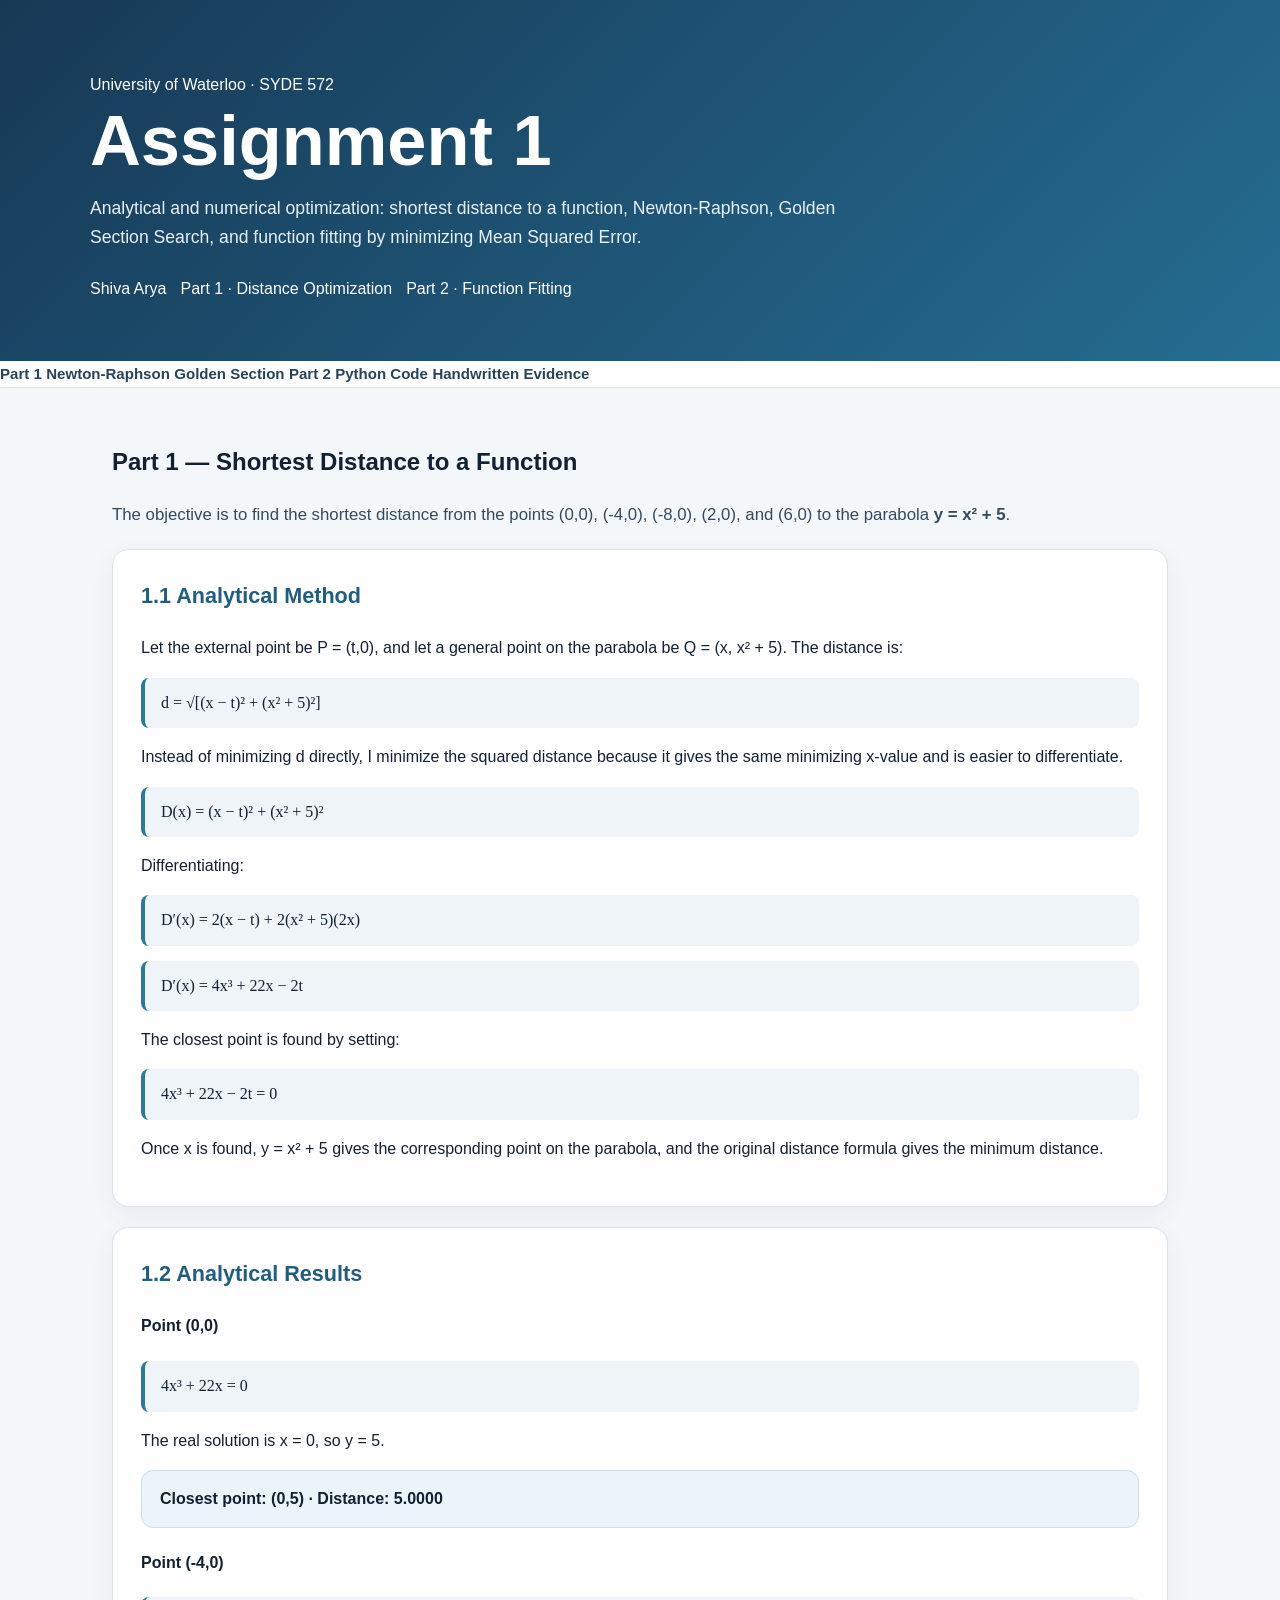
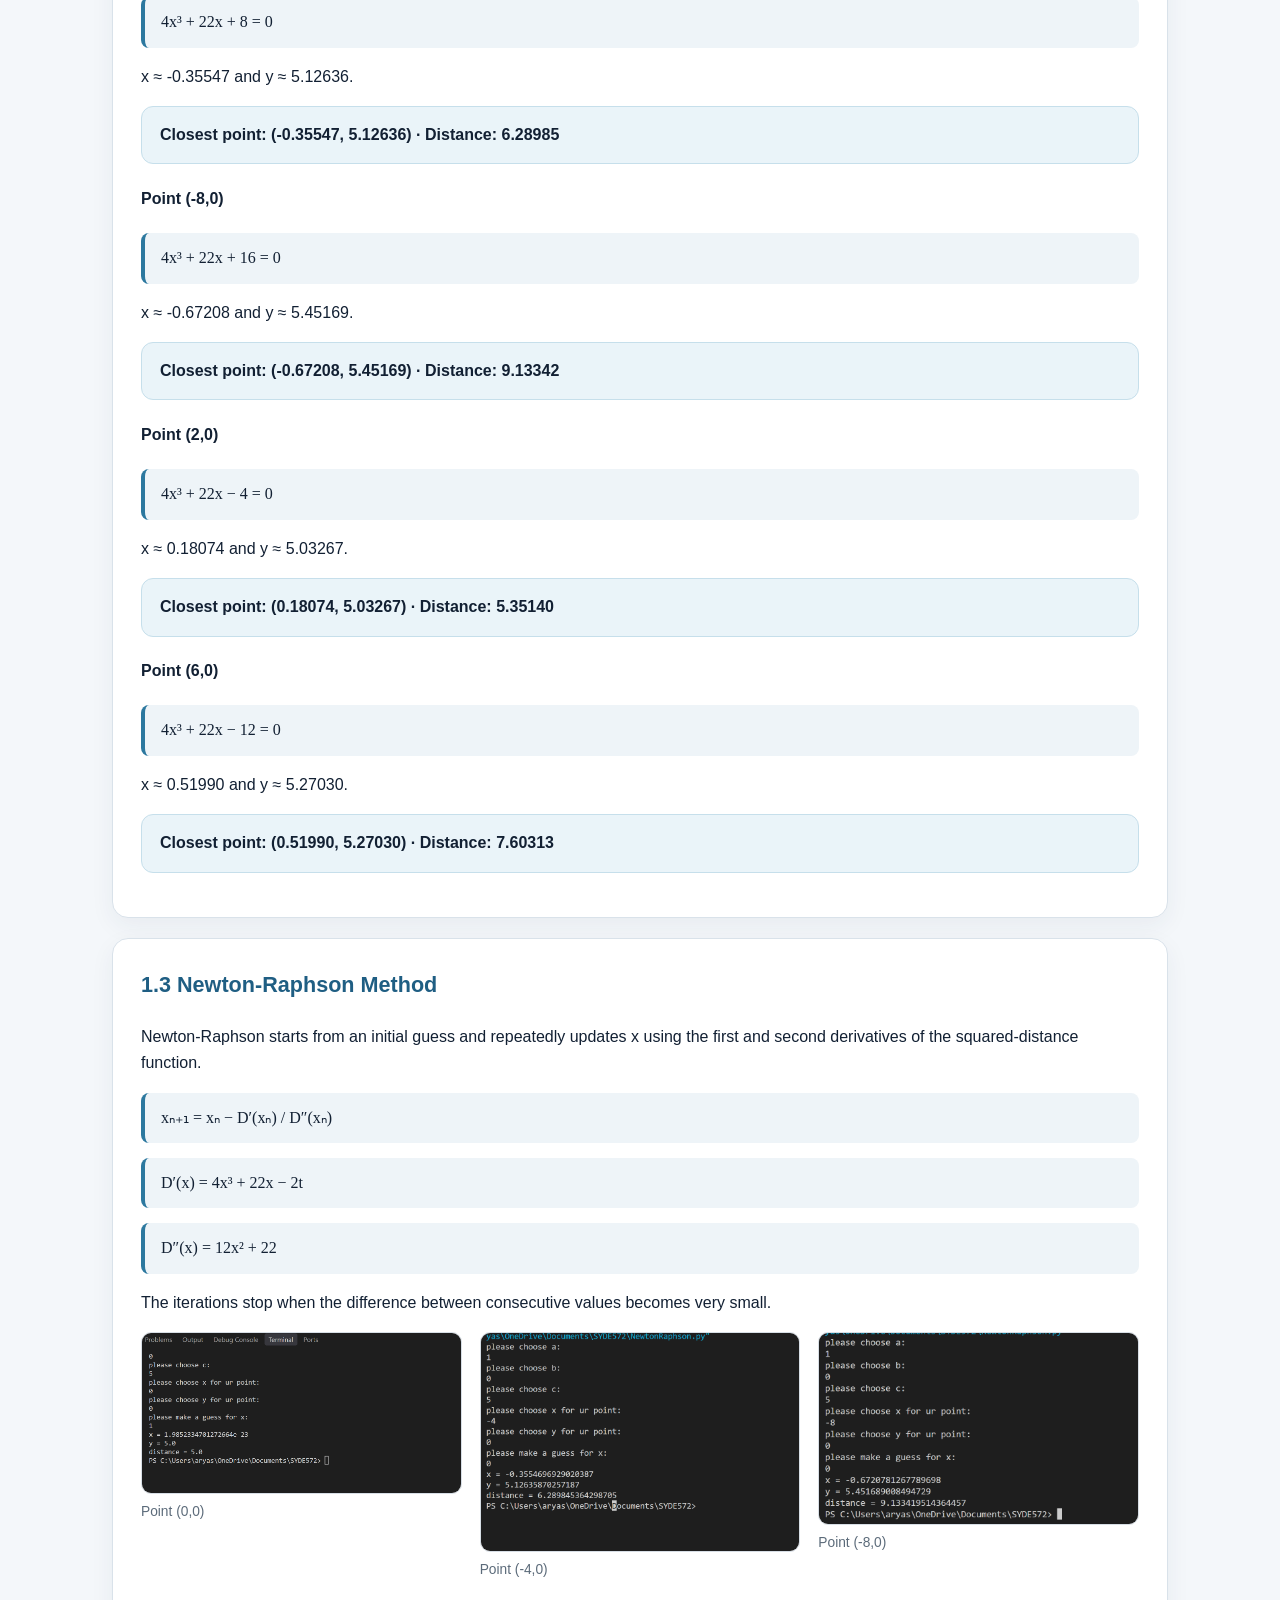
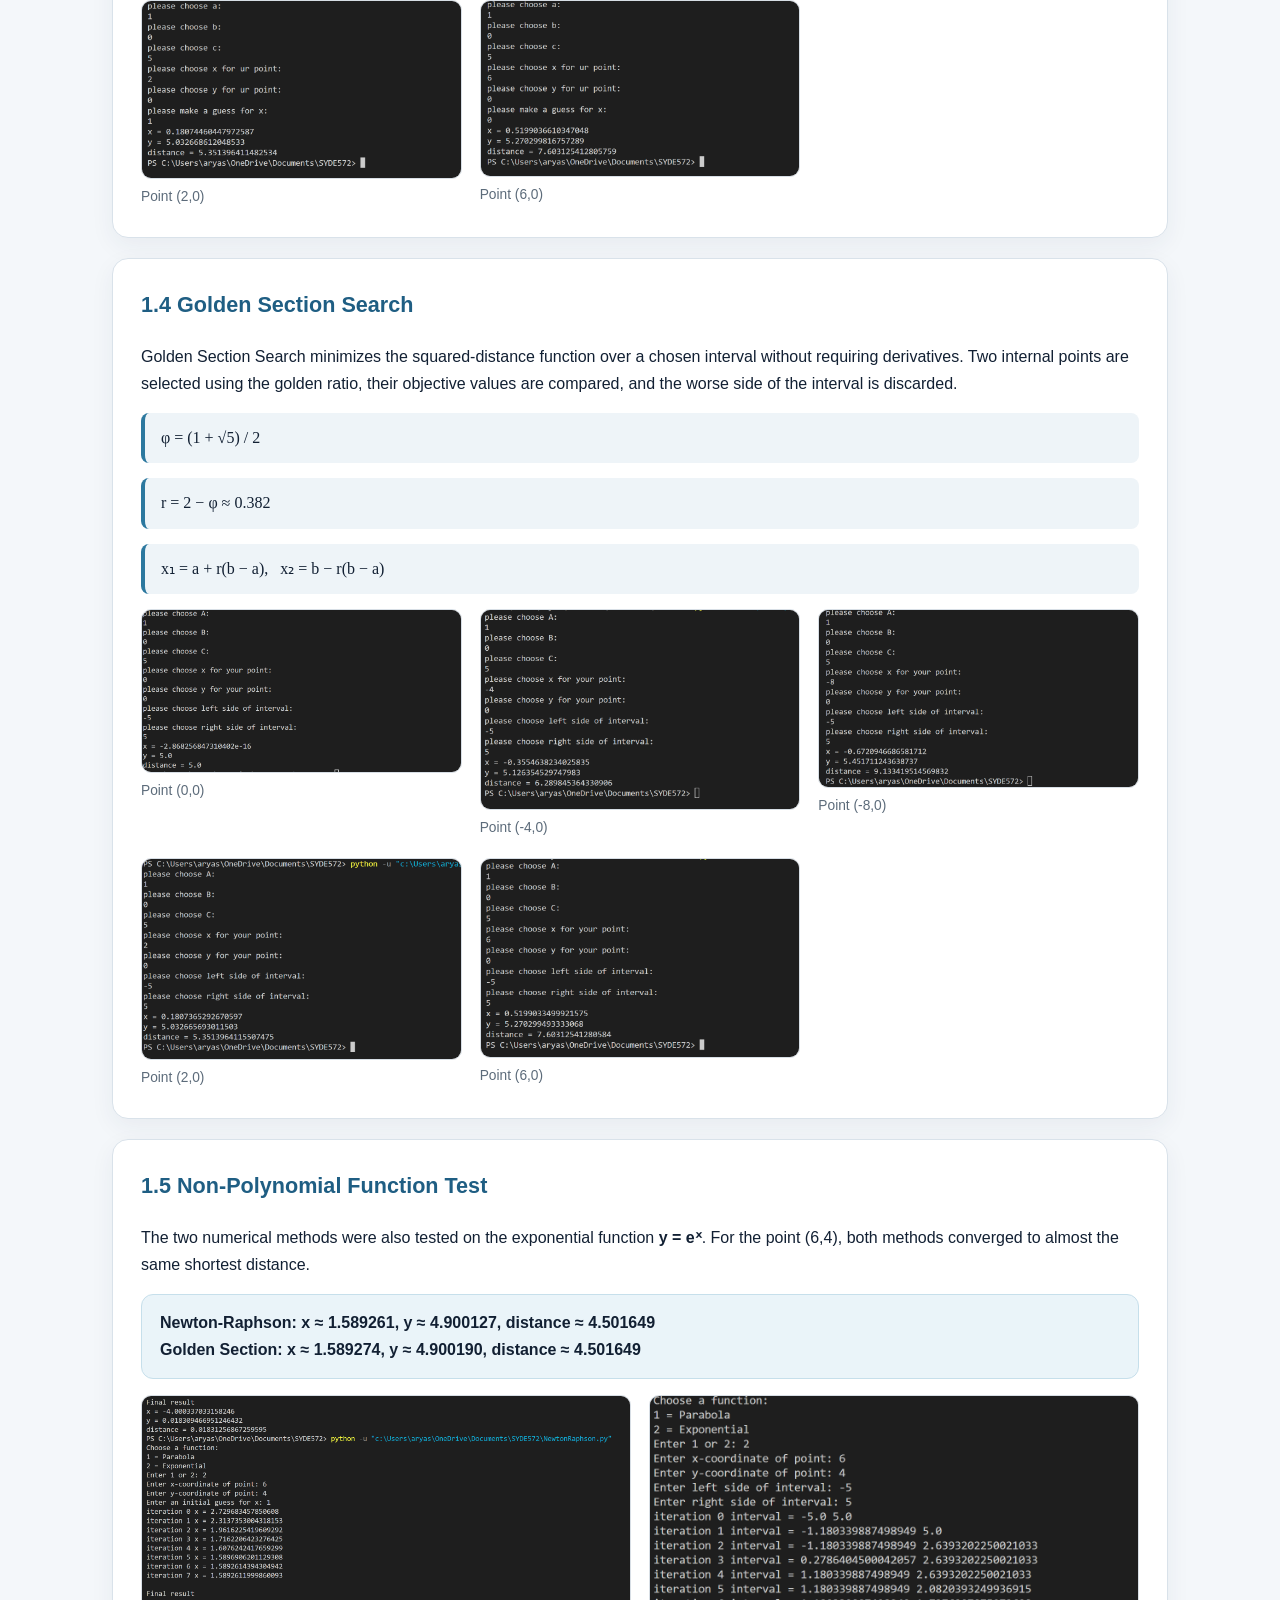
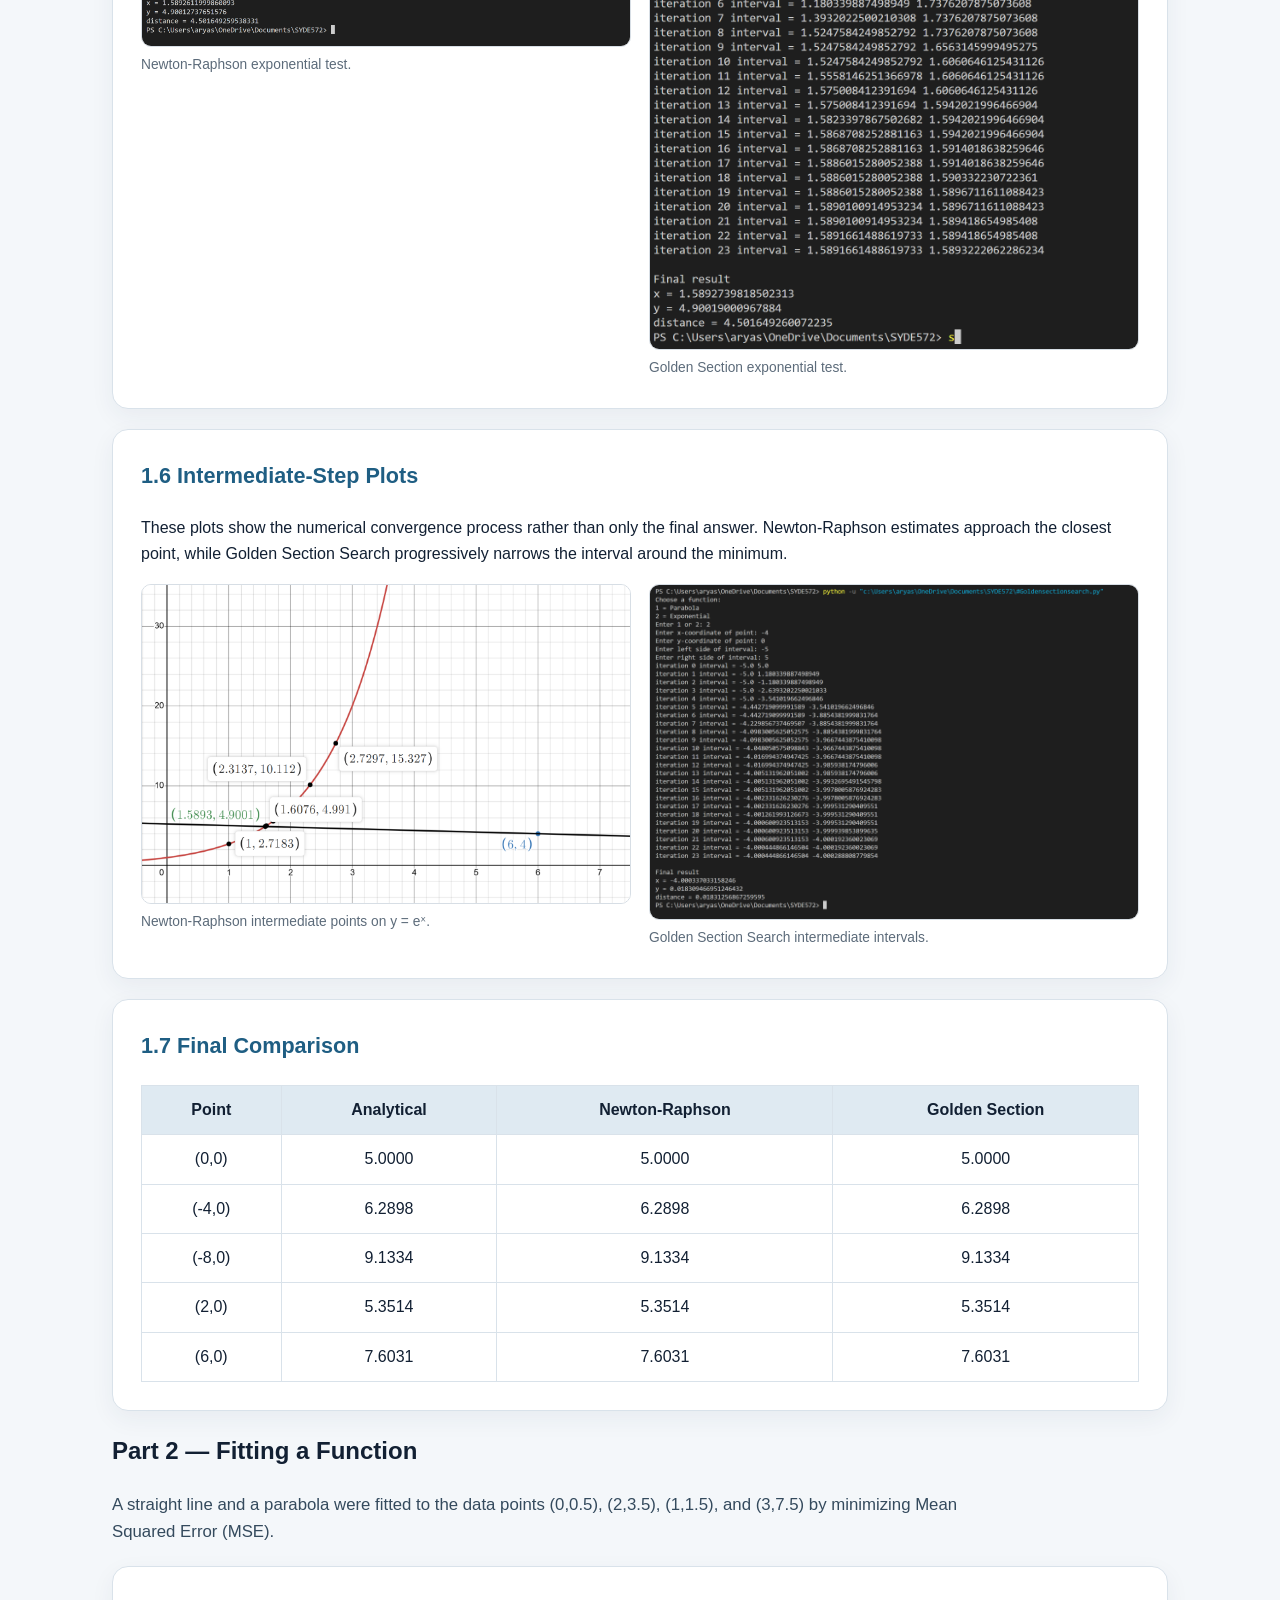
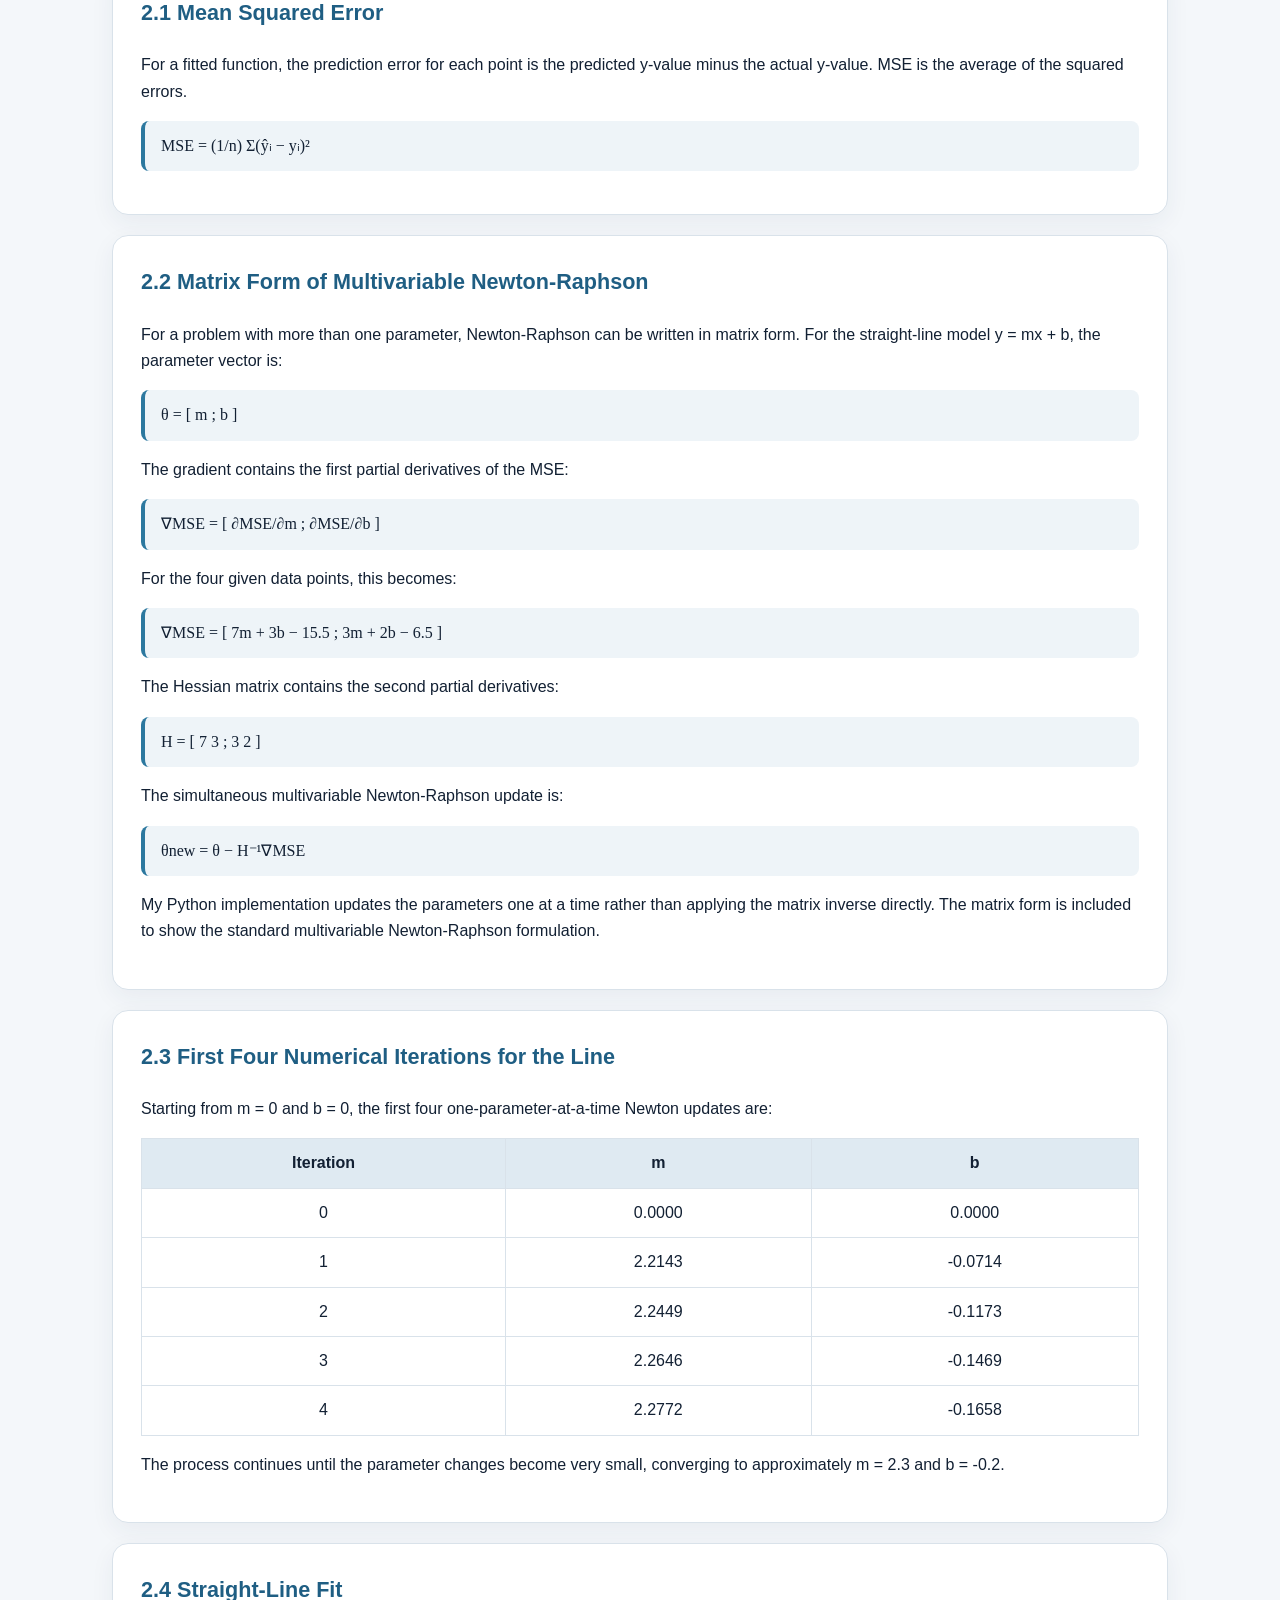
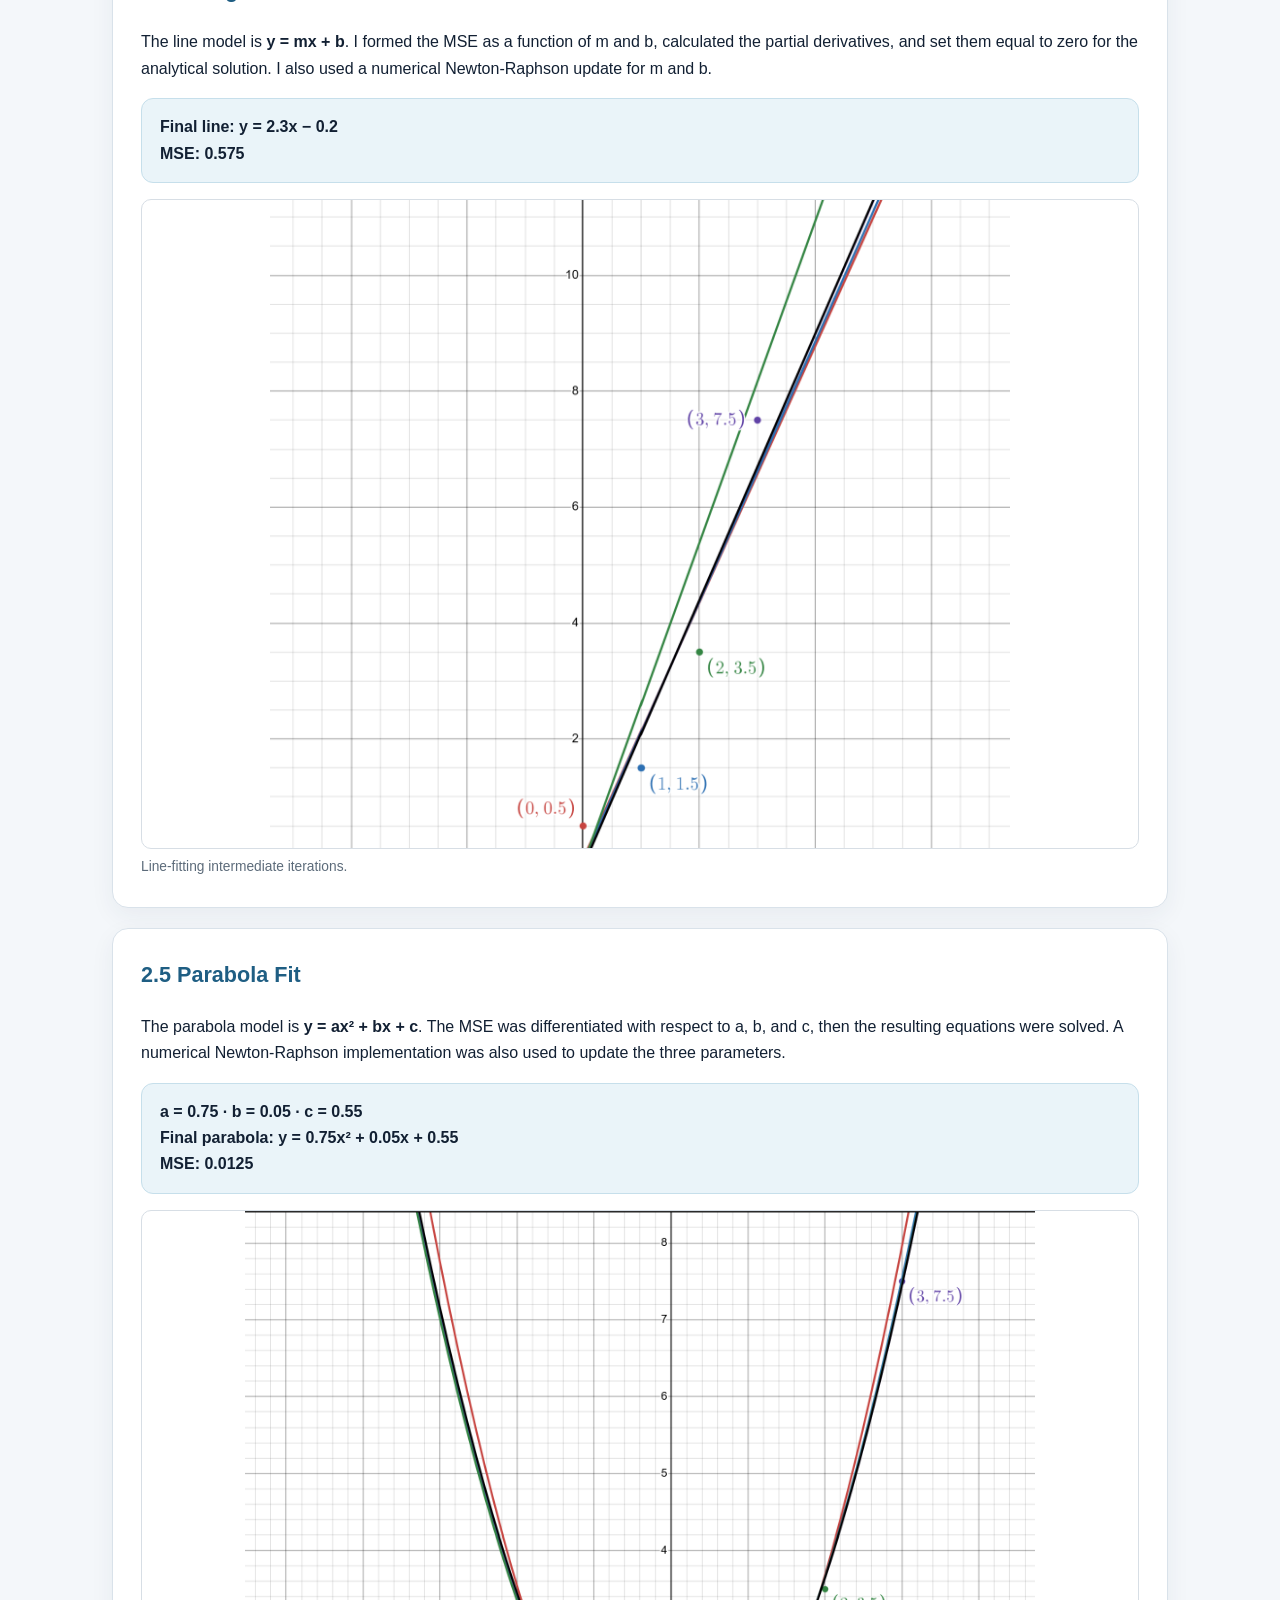
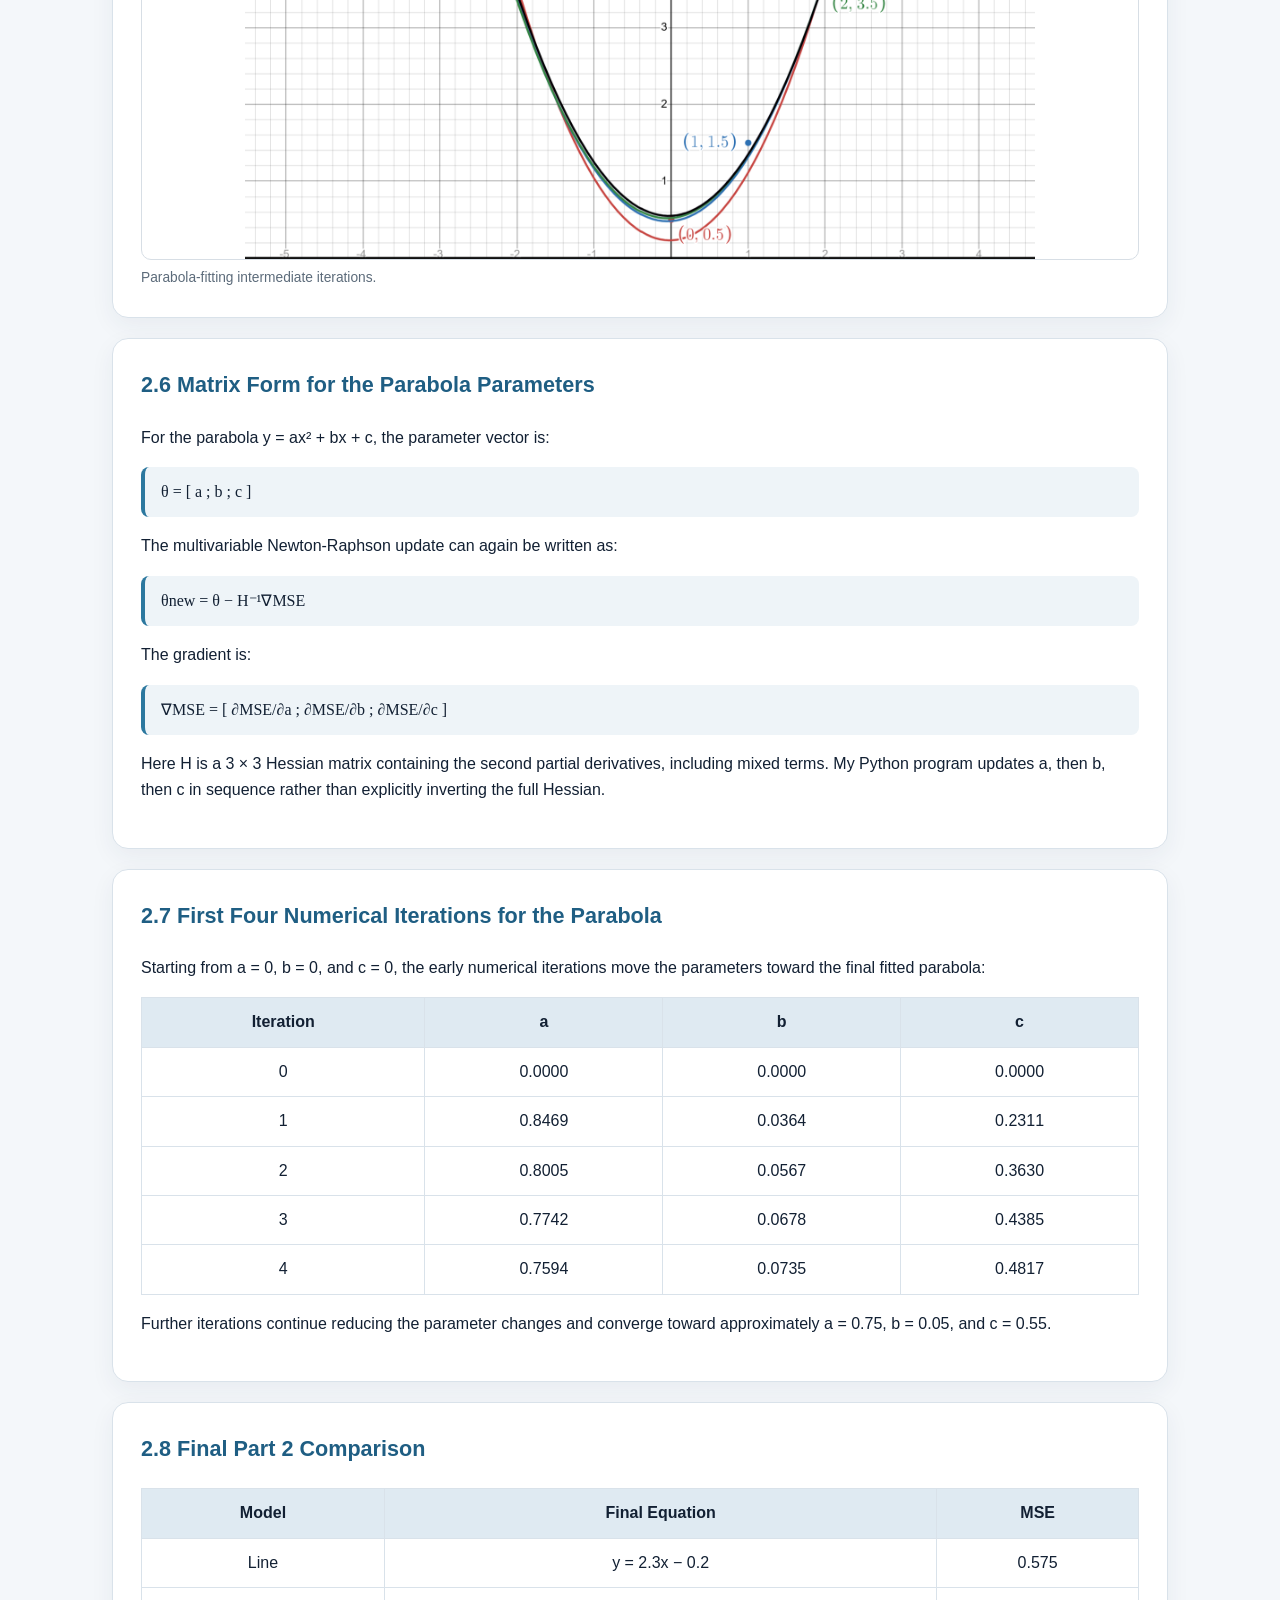
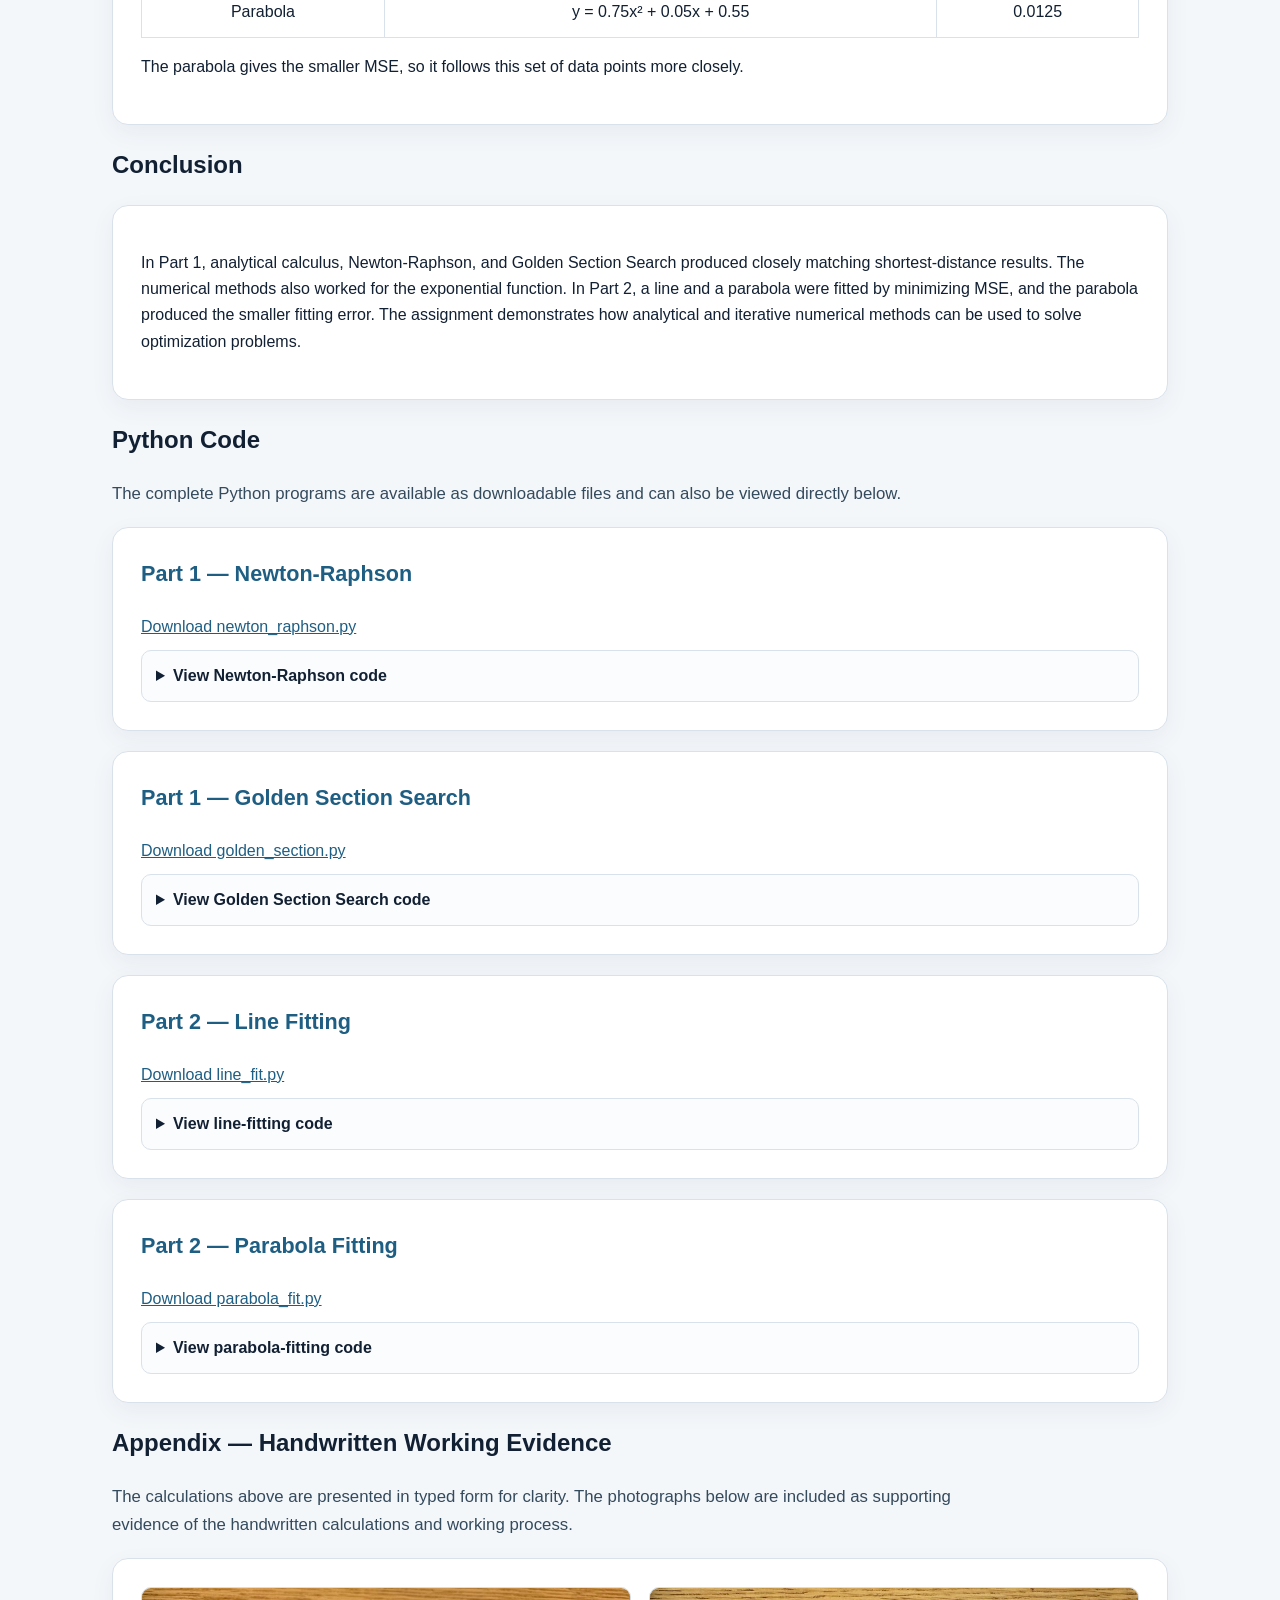
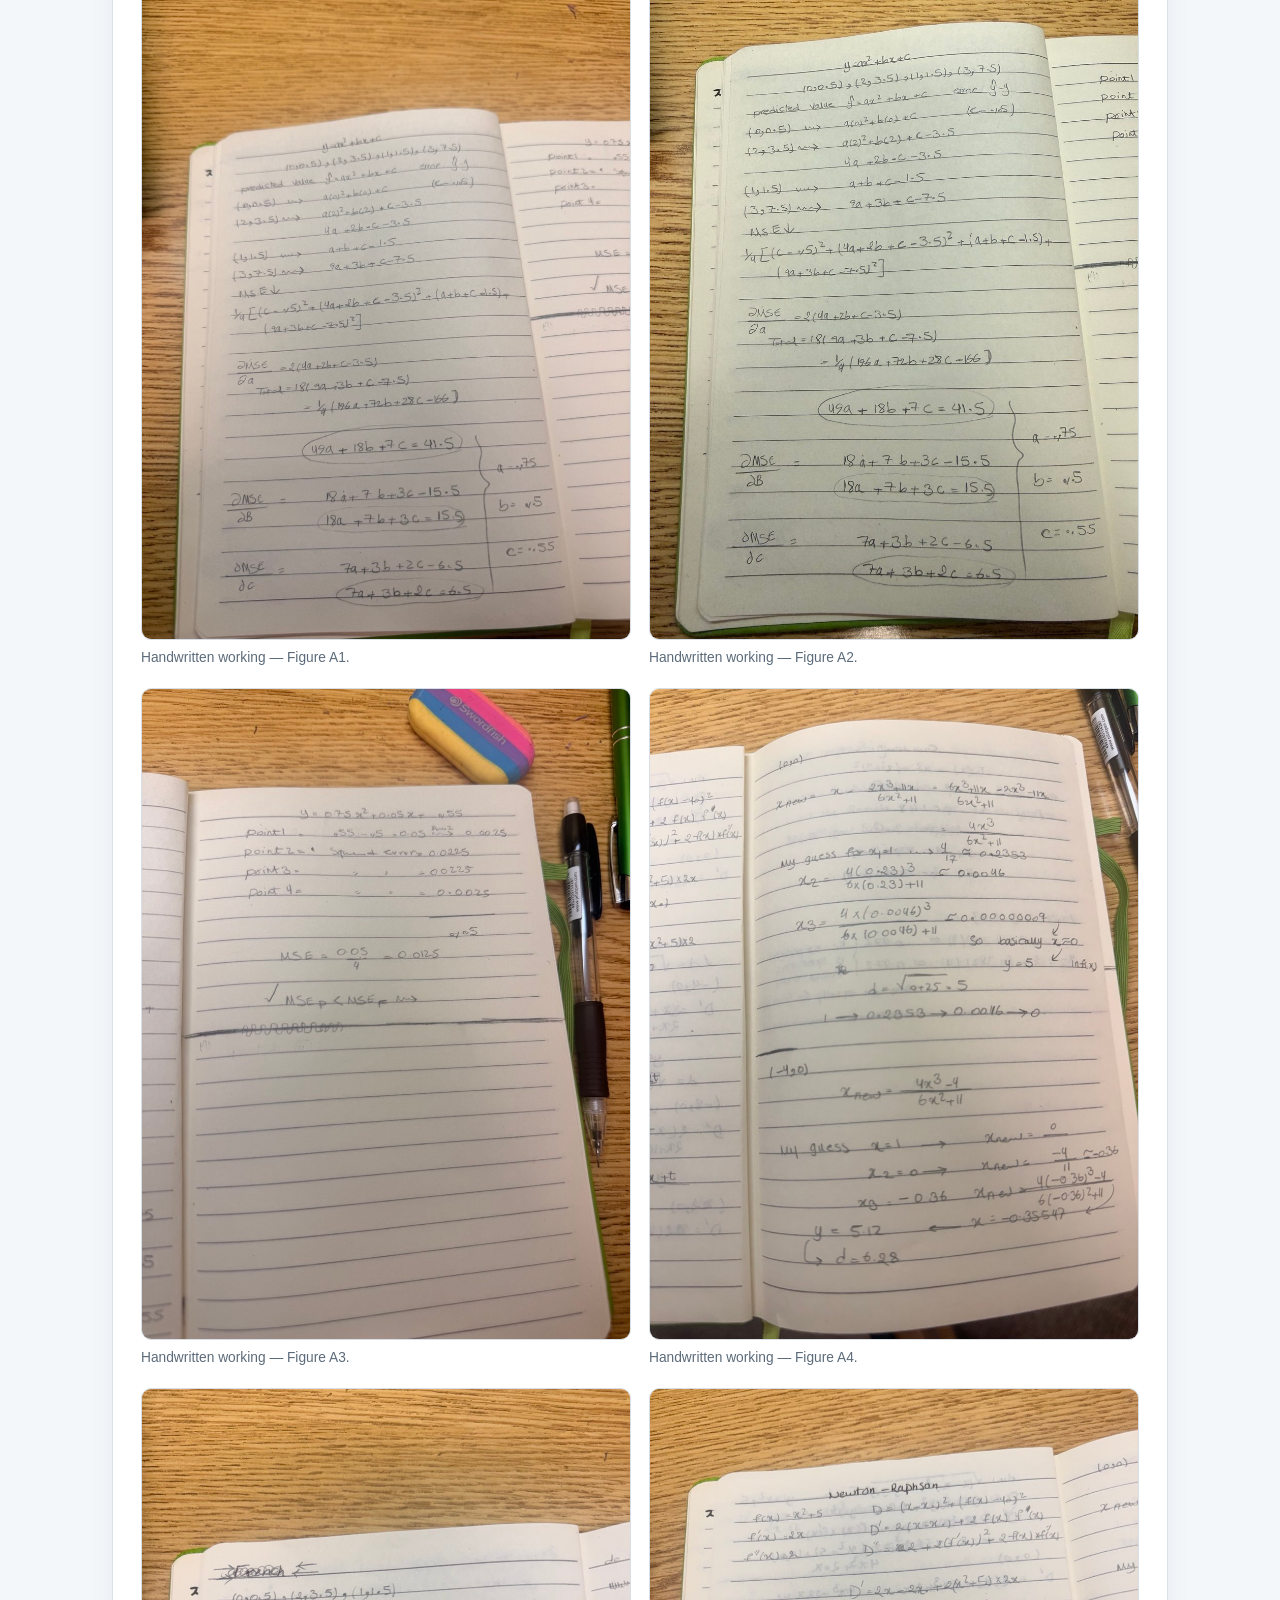
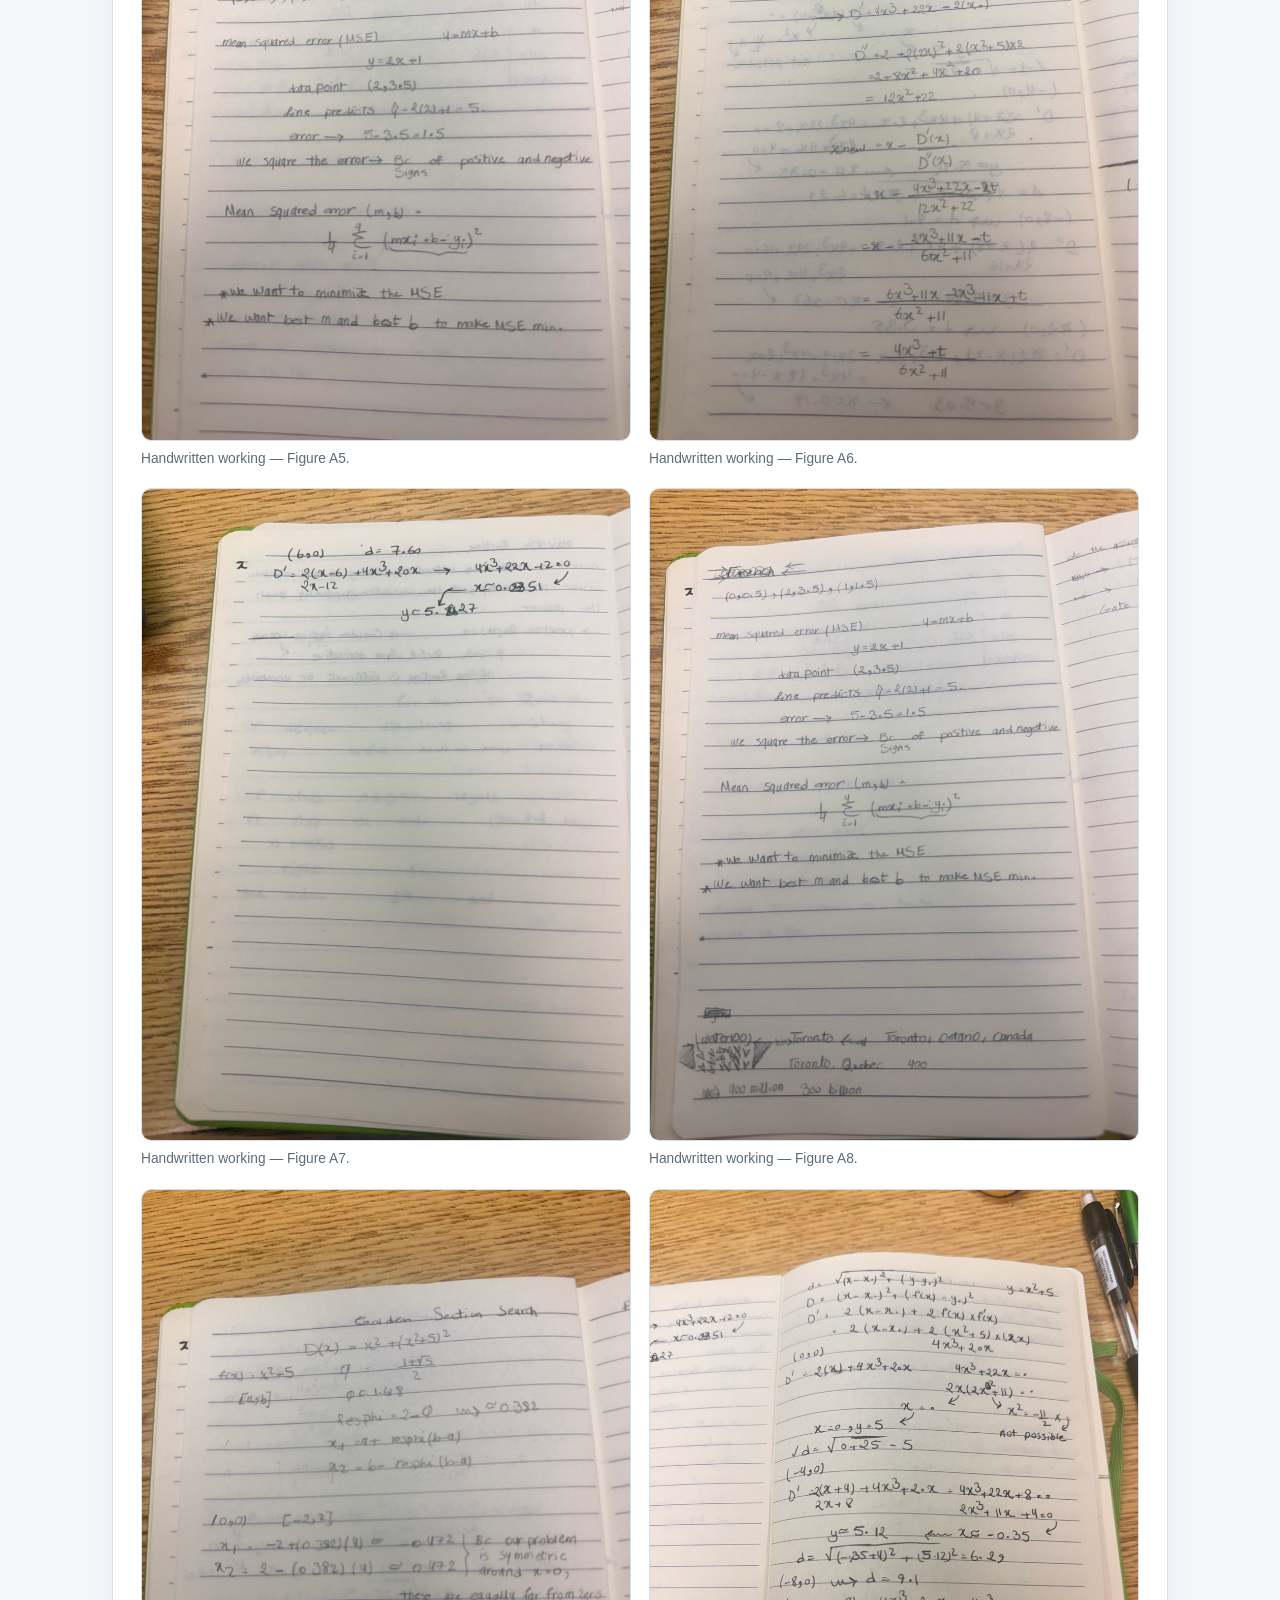
==== commit 53675f42: "Rename index_with_matrix_and_4_iterations.html to index.html" ====
--- a/index.html
+++ b/index.html
@@ -161,15 +161,61 @@
     <div class="math">MSE = (1/n) Σ(ŷᵢ − yᵢ)²</div>
   </article>
 
-  <article class="card">
-    <h3>2.2 Straight-Line Fit</h3>
+
+  <article class="card">
+    <h3>2.2 Matrix Form of Multivariable Newton-Raphson</h3>
+    <p>
+      For a problem with more than one parameter, Newton-Raphson can be written
+      in matrix form. For the straight-line model y = mx + b, the parameter
+      vector is:
+    </p>
+    <div class="math">θ = [ m ; b ]</div>
+    <p>The gradient contains the first partial derivatives of the MSE:</p>
+    <div class="math">∇MSE = [ ∂MSE/∂m ; ∂MSE/∂b ]</div>
+    <p>For the four given data points, this becomes:</p>
+    <div class="math">∇MSE = [ 7m + 3b − 15.5 ; 3m + 2b − 6.5 ]</div>
+    <p>The Hessian matrix contains the second partial derivatives:</p>
+    <div class="math">H = [ 7  3 ; 3  2 ]</div>
+    <p>The simultaneous multivariable Newton-Raphson update is:</p>
+    <div class="math">θnew = θ − H⁻¹∇MSE</div>
+    <p>
+      My Python implementation updates the parameters one at a time rather than
+      applying the matrix inverse directly. The matrix form is included to show
+      the standard multivariable Newton-Raphson formulation.
+    </p>
+  </article>
+
+  <article class="card">
+    <h3>2.3 First Four Numerical Iterations for the Line</h3>
+    <p>
+      Starting from m = 0 and b = 0, the first four one-parameter-at-a-time
+      Newton updates are:
+    </p>
+    <table>
+      <thead><tr><th>Iteration</th><th>m</th><th>b</th></tr></thead>
+      <tbody>
+        <tr><td>0</td><td>0.0000</td><td>0.0000</td></tr>
+        <tr><td>1</td><td>2.2143</td><td>-0.0714</td></tr>
+        <tr><td>2</td><td>2.2449</td><td>-0.1173</td></tr>
+        <tr><td>3</td><td>2.2646</td><td>-0.1469</td></tr>
+        <tr><td>4</td><td>2.2772</td><td>-0.1658</td></tr>
+      </tbody>
+    </table>
+    <p>
+      The process continues until the parameter changes become very small,
+      converging to approximately m = 2.3 and b = -0.2.
+    </p>
+  </article>
+
+  <article class="card">
+    <h3>2.4 Straight-Line Fit</h3>
     <p>The line model is <strong>y = mx + b</strong>. I formed the MSE as a function of m and b, calculated the partial derivatives, and set them equal to zero for the analytical solution. I also used a numerical Newton-Raphson update for m and b.</p>
     <div class="result"><strong>Final line:</strong> y = 2.3x − 0.2<br><strong>MSE:</strong> 0.575</div>
     <figure><img class="full" src="images/Screenshot%202026-09-29%20213649.png"><figcaption>Line-fitting intermediate iterations.</figcaption></figure>
   </article>
 
   <article class="card">
-    <h3>2.3 Parabola Fit</h3>
+    <h3>2.5 Parabola Fit</h3>
     <p>The parabola model is <strong>y = ax² + bx + c</strong>. The MSE was differentiated with respect to a, b, and c, then the resulting equations were solved. A numerical Newton-Raphson implementation was also used to update the three parameters.</p>
     <div class="result">
       <strong>a = 0.75</strong> · <strong>b = 0.05</strong> · <strong>c = 0.55</strong><br>
@@ -179,8 +225,46 @@
     <figure><img class="full" src="images/P_MSE.png"><figcaption>Parabola-fitting intermediate iterations.</figcaption></figure>
   </article>
 
-  <article class="card">
-    <h3>2.4 Final Part 2 Comparison</h3>
+
+  <article class="card">
+    <h3>2.6 Matrix Form for the Parabola Parameters</h3>
+    <p>For the parabola y = ax² + bx + c, the parameter vector is:</p>
+    <div class="math">θ = [ a ; b ; c ]</div>
+    <p>The multivariable Newton-Raphson update can again be written as:</p>
+    <div class="math">θnew = θ − H⁻¹∇MSE</div>
+    <p>The gradient is:</p>
+    <div class="math">∇MSE = [ ∂MSE/∂a ; ∂MSE/∂b ; ∂MSE/∂c ]</div>
+    <p>
+      Here H is a 3 × 3 Hessian matrix containing the second partial
+      derivatives, including mixed terms. My Python program updates a, then b,
+      then c in sequence rather than explicitly inverting the full Hessian.
+    </p>
+  </article>
+
+  <article class="card">
+    <h3>2.7 First Four Numerical Iterations for the Parabola</h3>
+    <p>
+      Starting from a = 0, b = 0, and c = 0, the early numerical iterations
+      move the parameters toward the final fitted parabola:
+    </p>
+    <table>
+      <thead><tr><th>Iteration</th><th>a</th><th>b</th><th>c</th></tr></thead>
+      <tbody>
+        <tr><td>0</td><td>0.0000</td><td>0.0000</td><td>0.0000</td></tr>
+        <tr><td>1</td><td>0.8469</td><td>0.0364</td><td>0.2311</td></tr>
+        <tr><td>2</td><td>0.8005</td><td>0.0567</td><td>0.3630</td></tr>
+        <tr><td>3</td><td>0.7742</td><td>0.0678</td><td>0.4385</td></tr>
+        <tr><td>4</td><td>0.7594</td><td>0.0735</td><td>0.4817</td></tr>
+      </tbody>
+    </table>
+    <p>
+      Further iterations continue reducing the parameter changes and converge
+      toward approximately a = 0.75, b = 0.05, and c = 0.55.
+    </p>
+  </article>
+
+  <article class="card">
+    <h3>2.8 Final Part 2 Comparison</h3>
     <table>
       <thead><tr><th>Model</th><th>Final Equation</th><th>MSE</th></tr></thead>
       <tbody>
